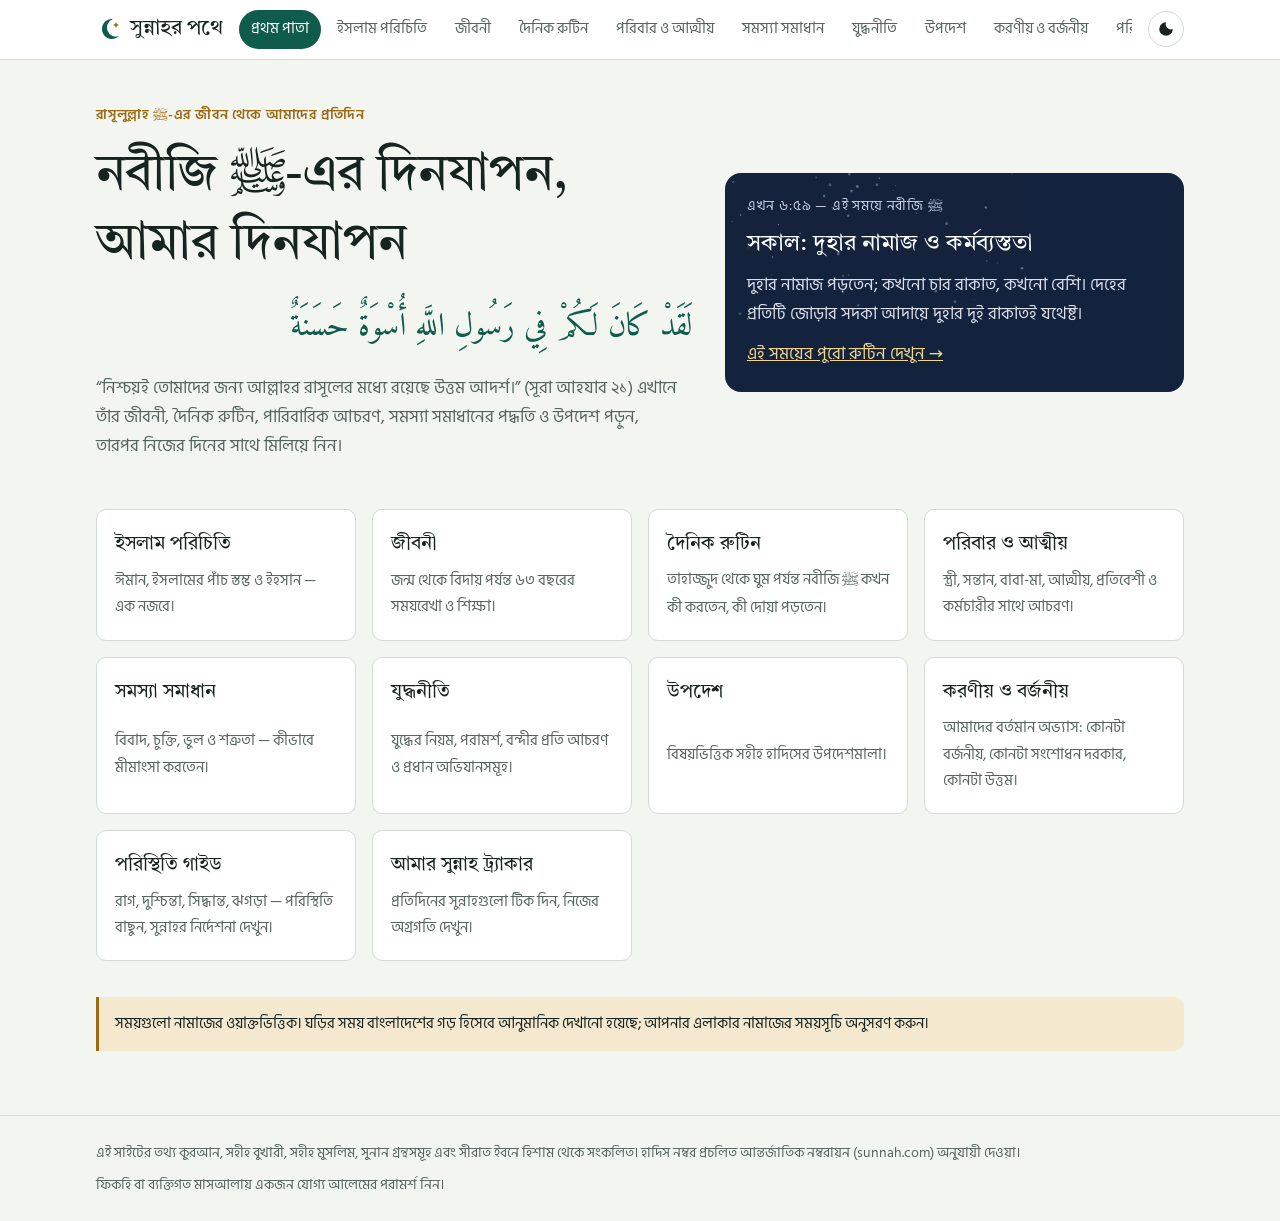
==== docs/index.html @ 16ea6f92 "GitHub Pages-এর জন্য docs/ ও README যোগ Co-Authored-By: Claude Opus 5.5 <noreply@anthropic.com> Clau" ====
<!doctype html>
<html lang="bn">
<head>
<meta charset="utf-8">
<meta name="viewport" content="width=device-width, initial-scale=1, viewport-fit=cover">
</head>
<body>
<title>সুন্নাহর পথে</title>
<meta name="claude:viewport-fit-sides" content="cover">
<link rel="preconnect" href="https://fonts.googleapis.com">
<link rel="preconnect" href="https://fonts.gstatic.com" crossorigin>
<link rel="stylesheet" href="https://fonts.googleapis.com/css2?family=Amiri:wght@400;700&family=Hind+Siliguri:wght@400;500;600;700&family=Tiro+Bangla&display=swap">
<style>
/* Layout: sticky header + hash-routed sections; a 24-hour "sky band" anchors the routine; cards only where an item is a distinct object */
:root{
  --bg:#f3f5f1; --surface:#ffffff; --sunk:#e7ece6; --fg:#16231f; --muted:#56655f; --line:#d3dbd4;
  --accent:#0f5c4d; --accent-soft:#d9ebe5; --gold:#9a6a14; --gold-soft:#f4e8cf;
  --lapis:#2a4f8a; --lapis-soft:#dfe7f4;
  --avoid:#a3322a; --avoid-soft:#f6dfdc; --improve:#9a6a14; --improve-soft:#f4e8cf; --good:#1d6b45; --good-soft:#dcefe3;
  --night:#14233d; --dawn:#5d6f9a; --day:#e8c873; --dusk:#c9805a;
  --display:"Tiro Bangla","Noto Serif Bengali",serif;
  --body:"Hind Siliguri","Noto Sans Bengali",system-ui,sans-serif;
  --arabic:"Amiri","Noto Naskh Arabic","Traditional Arabic",serif;
  --r:10px;
}
@media (prefers-color-scheme: dark){:root:not([data-theme="light"]){
  --bg:#0d1513; --surface:#15201d; --sunk:#1b2925; --fg:#e4ebe6; --muted:#9fb0a8; --line:#2b3b36;
  --accent:#5fc2a8; --accent-soft:#16352e; --gold:#ddb45f; --gold-soft:#3a2e14;
  --lapis:#8fb0ea; --lapis-soft:#1c2a44;
  --avoid:#f08a80; --avoid-soft:#3d1c19; --improve:#ddb45f; --improve-soft:#3a2e14; --good:#6fd39c; --good-soft:#173726;
  --night:#0a1428; --dawn:#3c4c78; --day:#b8994a; --dusk:#9a5e40; color-scheme:dark}}
:root[data-theme="dark"]{
  --bg:#0d1513; --surface:#15201d; --sunk:#1b2925; --fg:#e4ebe6; --muted:#9fb0a8; --line:#2b3b36;
  --accent:#5fc2a8; --accent-soft:#16352e; --gold:#ddb45f; --gold-soft:#3a2e14;
  --lapis:#8fb0ea; --lapis-soft:#1c2a44;
  --avoid:#f08a80; --avoid-soft:#3d1c19; --improve:#ddb45f; --improve-soft:#3a2e14; --good:#6fd39c; --good-soft:#173726;
  --night:#0a1428; --dawn:#3c4c78; --day:#b8994a; --dusk:#9a5e40; color-scheme:dark}

*{box-sizing:border-box}
body{background:var(--bg);color:var(--fg);font-family:var(--body);font-size:17px;line-height:1.75;margin:0}
body::before{content:"";position:fixed;inset:0 0 auto;height:env(safe-area-inset-top,0px);z-index:10;background:var(--surface)}
.wrap{max-width:1120px;margin:0 auto;padding-left:max(16px,env(safe-area-inset-left,0px));padding-right:max(16px,env(safe-area-inset-right,0px))}
h1,h2,h3{font-family:var(--display);font-weight:400;line-height:1.35;text-wrap:balance;margin:0}
h1{font-size:clamp(2rem,5vw,3.2rem)}
h2{font-size:clamp(1.6rem,3.4vw,2.2rem)}
h3{font-size:1.25rem}
p{margin:0}
a{color:var(--accent)}
button{font:inherit;color:inherit}
:focus-visible{outline:3px solid var(--gold);outline-offset:2px;border-radius:4px}
.saw{font-family:var(--arabic);font-weight:400}
.ar{font-family:var(--arabic);direction:rtl;font-size:1.55rem;line-height:2;color:var(--fg)}
.ref{font-size:.82rem;color:var(--muted);letter-spacing:.01em}
.ref::before{content:"সূত্র: "}
.eyebrow{font-size:.85rem;font-weight:600;letter-spacing:.06em;color:var(--gold)}
.lede{color:var(--muted);max-width:65ch;font-size:1.05rem}

/* header */
header{position:sticky;top:env(safe-area-inset-top,0px);z-index:9;background:var(--surface);border-bottom:1px solid var(--line)}
.hbar{display:flex;align-items:center;gap:16px;padding-block:10px}
.brand{font-family:var(--display);font-size:1.3rem;text-decoration:none;color:var(--fg);white-space:nowrap;display:flex;align-items:center;gap:8px}
.brand svg{flex:none}
nav{overflow-x:auto;scrollbar-width:none;flex:1;min-width:0}
nav::-webkit-scrollbar{display:none}
nav ul{display:flex;gap:4px;list-style:none;margin:0;padding:0}
nav a{display:block;padding:6px 12px;border-radius:999px;text-decoration:none;color:var(--muted);white-space:nowrap;font-size:.95rem}
nav a:hover{color:var(--fg);background:var(--sunk)}
nav a[aria-current="page"]{background:var(--accent);color:var(--surface)}
.theme-btn{border:1px solid var(--line);background:transparent;border-radius:999px;width:36px;height:36px;cursor:pointer;flex:none;display:grid;place-items:center}

main{padding-block:32px 64px}
section.view{display:grid;gap:36px}
.head{display:grid;gap:10px}

/* home */
.hero{display:grid;grid-template-columns:1.3fr 1fr;gap:32px;align-items:center;padding-block:12px}
.hero .ar{font-size:2rem;color:var(--accent)}
.hero-copy{display:grid;gap:14px;min-width:0}
.now{background:var(--night);color:#eef1f7;border-radius:16px;padding:22px;display:grid;gap:10px;position:relative;overflow:hidden}
.now .k{font-size:.85rem;letter-spacing:.06em;color:#c6cde0}
.now h3{color:#fff;font-size:1.45rem}
.now p{color:#d9deea}
.now a{color:#f1d58e}
.now .stars{position:absolute;inset:0;pointer-events:none;opacity:.5}
.grid{display:grid;gap:16px}
.g3{grid-template-columns:repeat(auto-fill,minmax(250px,1fr))}
.g2{grid-template-columns:repeat(auto-fill,minmax(320px,1fr))}
.tile{display:grid;gap:6px;padding:18px;border:1px solid var(--line);border-radius:var(--r);background:var(--surface);text-decoration:none;color:var(--fg);transition:border-color .2s,transform .2s}
.tile:hover{border-color:var(--accent);transform:translateY(-2px)}
.tile .n{font-family:var(--display);font-size:1.2rem}
.tile p{color:var(--muted);font-size:.95rem}
.notice{border-left:3px solid var(--gold);background:var(--gold-soft);padding:14px 16px;border-radius:0 var(--r) var(--r) 0;font-size:.95rem}

/* islam */
.pillars{display:grid;grid-template-columns:repeat(5,1fr);gap:0;border:1px solid var(--line);border-radius:var(--r);overflow:hidden;background:var(--surface)}
.pillar{padding:18px;border-right:1px solid var(--line);display:grid;gap:6px;align-content:start}
.pillar:last-child{border-right:0}
.pillar .num{font-family:var(--display);font-size:2rem;color:var(--gold);line-height:1}
.pillar p{font-size:.93rem;color:var(--muted)}
.triad{display:grid;grid-template-columns:repeat(3,1fr);gap:16px}
.triad > div{padding:18px;background:var(--accent-soft);border-radius:var(--r);display:grid;gap:6px;align-content:start}
.quotes{display:grid;gap:14px}
.quote{display:grid;gap:6px;padding:16px 0;border-bottom:1px solid var(--line)}

/* seerah */
.era-switch{display:flex;gap:8px;flex-wrap:wrap}
.chip{border:1px solid var(--line);background:var(--surface);padding:6px 14px;border-radius:999px;cursor:pointer;font-size:.95rem}
.chip[aria-pressed="true"]{background:var(--fg);color:var(--bg);border-color:var(--fg)}
.timeline{position:relative;display:grid;gap:0;padding-left:28px}
.timeline::before{content:"";position:absolute;left:8px;top:6px;bottom:6px;width:2px;background:var(--line)}
.ev{position:relative;display:grid;grid-template-columns:120px 1fr;gap:18px;padding-block:14px}
.ev::before{content:"";position:absolute;left:-25px;top:22px;width:12px;height:12px;border-radius:50%;background:var(--surface);border:2px solid var(--accent)}
.ev.madinah::before{border-color:var(--lapis)}
.ev.key::before{background:var(--gold);border-color:var(--gold)}
.ev .yr{font-variant-numeric:tabular-nums;color:var(--muted);font-size:.92rem;line-height:1.5;padding-top:4px}
.ev .yr b{display:block;color:var(--fg);font-size:1.05rem}
.ev .body{display:grid;gap:4px;min-width:0}
.lesson{font-size:.93rem;color:var(--accent)}
.lesson::before{content:"শিক্ষা: ";font-weight:600}

/* routine */
.sky{display:grid;gap:8px}
.band{position:relative;height:74px;border-radius:12px;overflow:hidden;background:linear-gradient(90deg,var(--night) 0%,var(--night) 14%,var(--dawn) 20%,var(--day) 32%,var(--day) 62%,var(--dusk) 73%,var(--night) 80%,var(--night) 100%)}
.seg{position:absolute;top:0;bottom:0;border:0;border-right:1px solid rgba(255,255,255,.35);background:rgba(0,0,0,0);cursor:pointer;padding:0;color:#fff;font-size:.78rem;display:flex;align-items:flex-end;justify-content:center;padding-bottom:6px;text-shadow:0 1px 3px rgba(0,0,0,.6);overflow:hidden;white-space:nowrap}
.seg:hover{background:rgba(255,255,255,.14)}
.seg[aria-pressed="true"]{background:rgba(255,255,255,.26);box-shadow:inset 0 -4px 0 #fff}
.nowline{position:absolute;top:0;bottom:0;width:2px;background:#fff;pointer-events:none}
.nowline::after{content:"এখন";position:absolute;top:4px;left:4px;font-size:.7rem;color:#fff;background:rgba(0,0,0,.45);padding:0 5px;border-radius:4px}
.ticks{display:flex;justify-content:space-between;font-size:.75rem;color:var(--muted);font-variant-numeric:tabular-nums}
.rgrid{display:grid;grid-template-columns:280px 1fr;gap:24px;align-items:start}
.rlist{display:grid;gap:2px;position:sticky;top:calc(env(safe-area-inset-top,0px) + 76px)}
.rlist button{display:grid;grid-template-columns:96px 1fr;gap:10px;text-align:left;padding:10px 12px;border:0;background:transparent;border-radius:8px;cursor:pointer}
.rlist button:hover{background:var(--sunk)}
.rlist button[aria-pressed="true"]{background:var(--accent-soft)}
.rlist .t{font-variant-numeric:tabular-nums;color:var(--muted);font-size:.85rem;padding-top:2px}
.rdetail{display:grid;gap:20px;min-width:0}
.steps{list-style:none;margin:0;padding:0;display:grid;gap:0;counter-reset:s}
.steps li{display:grid;grid-template-columns:36px 1fr;gap:12px;padding-block:12px;border-bottom:1px solid var(--line);counter-increment:s}
.steps li::before{content:counter(s,bengali);font-family:var(--display);width:30px;height:30px;border-radius:50%;background:var(--sunk);display:grid;place-items:center;font-size:.95rem}
.steps li > div{display:grid;gap:2px;min-width:0}
.dua{background:var(--surface);border:1px solid var(--line);border-radius:var(--r);padding:18px;display:grid;gap:8px}
.dua .tr{font-style:italic;color:var(--muted)}
.dua .lbl{font-size:.82rem;font-weight:600;letter-spacing:.05em;color:var(--gold)}
.today{background:var(--accent-soft);border-radius:var(--r);padding:16px 18px;display:grid;gap:6px}
.today b{color:var(--accent)}
.weekly{display:grid;grid-template-columns:repeat(auto-fill,minmax(220px,1fr));gap:12px}
.weekly > div{border-top:2px solid var(--lapis);padding-top:10px;display:grid;gap:4px}

/* do/dont */
.filters{display:flex;flex-wrap:wrap;gap:8px;align-items:center}
.search{flex:1 1 240px;min-width:0;padding:9px 14px;border:1px solid var(--line);border-radius:999px;background:var(--surface);color:var(--fg);font:inherit}
.legend{display:grid;grid-template-columns:repeat(3,1fr);gap:12px}
.legend > div{padding:14px;border-radius:var(--r);display:grid;gap:2px}
.lg-avoid{background:var(--avoid-soft)} .lg-improve{background:var(--improve-soft)} .lg-good{background:var(--good-soft)}
.legend b{font-size:1.05rem}
.lg-avoid b{color:var(--avoid)} .lg-improve b{color:var(--improve)} .lg-good b{color:var(--good)}
.pcards{display:grid;grid-template-columns:repeat(auto-fill,minmax(320px,1fr));gap:14px}
.pc{background:var(--surface);border:1px solid var(--line);border-radius:var(--r);padding:16px 18px;display:grid;gap:10px;align-content:start;border-top:4px solid var(--c)}
.pc.avoid{--c:var(--avoid)} .pc.improve{--c:var(--improve)} .pc.good{--c:var(--good)}
.pc .top{display:flex;justify-content:space-between;gap:8px;align-items:center;flex-wrap:wrap}
.pill{font-size:.78rem;font-weight:600;padding:2px 10px;border-radius:999px;background:var(--sunk);color:var(--muted)}
.pill.c{background:color-mix(in srgb,var(--c) 15%,transparent);color:var(--c)}
.pc dl{margin:0;display:grid;gap:8px}
.pc dt{font-size:.8rem;font-weight:600;letter-spacing:.04em;color:var(--muted)}
.pc dd{margin:0;font-size:.96rem}
.count{color:var(--muted);font-size:.9rem}

/* situations */
.sit-chips{display:flex;flex-wrap:wrap;gap:8px}
.sit-out{display:grid;grid-template-columns:1fr 1fr;gap:20px;align-items:start}
.sit-out > div{min-width:0}

/* family / problems / war */
.fam{display:grid;gap:28px}
.fam-row{display:grid;grid-template-columns:220px 1fr;gap:24px;padding-bottom:28px;border-bottom:1px solid var(--line)}
.fam-row h3{color:var(--accent)}
.fam-row ul{margin:0;padding-left:1.1em;display:grid;gap:10px}
.case{display:grid;grid-template-columns:repeat(3,1fr);gap:0;border:1px solid var(--line);border-radius:var(--r);overflow:hidden;background:var(--surface)}
.case > div{padding:16px;display:grid;gap:6px;align-content:start;border-right:1px solid var(--line)}
.case > div:last-child{border-right:0;background:var(--accent-soft)}
.case .k{font-size:.8rem;font-weight:600;letter-spacing:.05em;color:var(--gold)}
.cases{display:grid;gap:22px}
.cases h3{margin-bottom:8px}
.tbl{overflow-x:auto;border:1px solid var(--line);border-radius:var(--r);background:var(--surface)}
table{border-collapse:collapse;width:100%;min-width:720px;font-size:.95rem}
th,td{padding:10px 14px;text-align:left;border-bottom:1px solid var(--line);vertical-align:top}
th{font-weight:600;font-size:.85rem;color:var(--muted);background:var(--sunk)}
td.num{font-variant-numeric:tabular-nums;white-space:nowrap}
.rules{display:grid;grid-template-columns:repeat(auto-fill,minmax(260px,1fr));gap:12px;list-style:none;padding:0;margin:0}
.rules li{padding:14px 16px;border-left:3px solid var(--lapis);background:var(--lapis-soft);border-radius:0 var(--r) var(--r) 0;display:grid;gap:4px}

/* advice */
.adv{columns:3 300px;column-gap:16px}
.adv article{break-inside:avoid;margin-bottom:16px;background:var(--surface);border:1px solid var(--line);border-radius:var(--r);padding:18px;display:grid;gap:8px}
.adv .txt{font-family:var(--display);font-size:1.12rem;line-height:1.7}
.adv .row{display:flex;justify-content:space-between;align-items:center;gap:8px}
.copy{border:1px solid var(--line);background:transparent;border-radius:999px;padding:2px 12px;font-size:.82rem;cursor:pointer;color:var(--muted)}

/* tracker */
.trk{display:grid;grid-template-columns:300px 1fr;gap:28px;align-items:start}
.ring-box{display:grid;gap:16px;justify-items:center;padding:22px;background:var(--surface);border:1px solid var(--line);border-radius:var(--r);position:sticky;top:calc(env(safe-area-inset-top,0px) + 76px)}
.ring{position:relative;width:170px;height:170px}
.ring svg{transform:rotate(-90deg)}
.ring .v{position:absolute;inset:0;display:grid;place-items:center;text-align:center;font-family:var(--display);font-size:2.1rem;line-height:1.1}
.ring .v small{display:block;font-family:var(--body);font-size:.8rem;color:var(--muted)}
.week{display:flex;gap:6px;align-items:flex-end;height:70px}
.week div{width:24px;display:grid;gap:4px;justify-items:center;font-size:.7rem;color:var(--muted)}
.week span{display:block;width:100%;background:var(--accent);border-radius:4px 4px 0 0;min-height:3px}
.tgroup{display:grid;gap:4px}
.tgroup h3{font-size:1.05rem;color:var(--muted);margin-top:8px}
.titem{display:grid;grid-template-columns:28px 1fr;gap:10px;padding:10px 12px;border-radius:8px;cursor:pointer;align-items:start}
.titem:hover{background:var(--sunk)}
.titem input{width:20px;height:20px;margin-top:4px;accent-color:var(--accent)}
.titem.done .lbl{text-decoration:line-through;text-decoration-color:var(--muted);color:var(--muted)}
.titem .ref{display:block}
.reset{border:1px solid var(--line);background:transparent;border-radius:999px;padding:4px 14px;cursor:pointer;font-size:.88rem;color:var(--muted)}

footer{border-top:1px solid var(--line);padding-block:24px;color:var(--muted);font-size:.9rem}

@media (max-width:860px){
  .hero,.rgrid,.trk,.sit-out{grid-template-columns:1fr}
  .rlist,.ring-box{position:static}
  .rlist{grid-template-columns:repeat(auto-fill,minmax(160px,1fr))}
  .pillars{grid-template-columns:1fr 1fr}
  .pillar{border-bottom:1px solid var(--line)}
  .triad,.legend,.case{grid-template-columns:1fr}
  .case > div{border-right:0;border-bottom:1px solid var(--line)}
  .fam-row{grid-template-columns:1fr;gap:10px}
  .ev{grid-template-columns:1fr;gap:2px}
  .seg{font-size:0}
}
@media (prefers-reduced-motion:reduce){*{transition:none!important;animation:none!important}}
</style>

<header>
  <div class="wrap hbar">
    <a class="brand" href="#home" aria-label="সুন্নাহর পথে — প্রথম পাতা">
      <svg width="26" height="26" viewBox="0 0 26 26" aria-hidden="true"><path d="M17 3a10 10 0 1 0 6 17A8 8 0 1 1 17 3z" fill="var(--accent)"/><path d="M20 6l.9 2.1 2.1.9-2.1.9L20 12l-.9-2.1-2.1-.9 2.1-.9z" fill="var(--gold)"/></svg>
      সুন্নাহর পথে
    </a>
    <nav aria-label="প্রধান মেনু"><ul id="nav"></ul></nav>
    <button class="theme-btn" id="themeBtn" aria-label="আলো/অন্ধকার থিম বদলান">
      <svg width="18" height="18" viewBox="0 0 24 24" aria-hidden="true"><path d="M12 3a9 9 0 1 0 9 9 7 7 0 0 1-9-9z" fill="currentColor"/></svg>
    </button>
  </div>
</header>

<main class="wrap" id="app"></main>

<footer>
  <div class="wrap" style="display:grid;gap:6px">
    <p>এই সাইটের তথ্য কুরআন, সহীহ বুখারী, সহীহ মুসলিম, সুনান গ্রন্থসমূহ এবং সীরাত ইবনে হিশাম থেকে সংকলিত। হাদিস নম্বর প্রচলিত আন্তর্জাতিক নম্বরায়ন (sunnah.com) অনুযায়ী দেওয়া।</p>
    <p>ফিকহি বা ব্যক্তিগত মাসআলায় একজন যোগ্য আলেমের পরামর্শ নিন।</p>
  </div>
</footer>

<script>
const bnD = "০১২৩৪৫৬৭৮৯";
const bn = s => String(s).replace(/\d/g, d => bnD[d]);
const esc = s => String(s).replace(/[&<>"]/g, c => ({"&":"&amp;","<":"&lt;",">":"&gt;",'"':"&quot;"}[c]));
const $ = (s, el=document) => el.querySelector(s);
const store = {
  get(k, d){ try{ const v = localStorage.getItem(k); return v ? JSON.parse(v) : d }catch(e){ return d } },
  set(k, v){ try{ localStorage.setItem(k, JSON.stringify(v)) }catch(e){} }
};

/* ---------------- DATA ---------------- */
const VIEWS = [
  ["home","প্রথম পাতা"],["islam","ইসলাম পরিচিতি"],["seerah","জীবনী"],["routine","দৈনিক রুটিন"],
  ["family","পরিবার ও আত্মীয়"],["problems","সমস্যা সমাধান"],["war","যুদ্ধনীতি"],["advice","উপদেশ"],
  ["practice","করণীয় ও বর্জনীয়"],["guide","পরিস্থিতি গাইড"],["tracker","আমার সুন্নাহ ট্র্যাকার"]
];
const DESC = {
  islam:"ঈমান, ইসলামের পাঁচ স্তম্ভ ও ইহসান — এক নজরে।",
  seerah:"জন্ম থেকে বিদায় পর্যন্ত ৬৩ বছরের সময়রেখা ও শিক্ষা।",
  routine:"তাহাজ্জুদ থেকে ঘুম পর্যন্ত নবীজি ﷺ কখন কী করতেন, কী দোয়া পড়তেন।",
  family:"স্ত্রী, সন্তান, বাবা-মা, আত্মীয়, প্রতিবেশী ও কর্মচারীর সাথে আচরণ।",
  problems:"বিবাদ, চুক্তি, ভুল ও শত্রুতা — কীভাবে মীমাংসা করতেন।",
  war:"যুদ্ধের নিয়ম, পরামর্শ, বন্দীর প্রতি আচরণ ও প্রধান অভিযানসমূহ।",
  advice:"বিষয়ভিত্তিক সহীহ হাদিসের উপদেশমালা।",
  practice:"আমাদের বর্তমান অভ্যাস: কোনটা বর্জনীয়, কোনটা সংশোধন দরকার, কোনটা উত্তম।",
  guide:"রাগ, দুশ্চিন্তা, সিদ্ধান্ত, ঝগড়া — পরিস্থিতি বাছুন, সুন্নাহর নির্দেশনা দেখুন।",
  tracker:"প্রতিদিনের সুন্নাহগুলো টিক দিন, নিজের অগ্রগতি দেখুন।"
};

const ROUTINE = [
  {id:"tahajjud", s:3.5, e:4.75, short:"তাহাজ্জুদ", title:"শেষ রাত: জাগরণ ও তাহাজ্জুদ", time:"রাতের শেষ তৃতীয়াংশ",
   intro:"নবীজি ﷺ রাতের প্রথম ভাগে ঘুমাতেন এবং শেষ ভাগে উঠে নামাজে দাঁড়াতেন। দীর্ঘ সময় দাঁড়িয়ে থাকায় তাঁর পা ফুলে যেত। কেউ জিজ্ঞেস করলে বলতেন, “আমি কি কৃতজ্ঞ বান্দা হব না?”",
   introRef:"বুখারী 4837, মুসলিম 2820",
   steps:[
     ["ঘুম থেকে উঠে হাত দিয়ে মুখমণ্ডল মুছতেন এবং জাগরণের দোয়া পড়তেন।","বুখারী 6312, 183"],
     ["আসমানের দিকে তাকিয়ে সূরা আলে ইমরানের শেষ দশ আয়াত (১৯০–২০০) তিলাওয়াত করতেন।","বুখারী 183"],
     ["মিসওয়াক দিয়ে দাঁত পরিষ্কার করতেন।","বুখারী 245, মুসলিম 255"],
     ["উত্তমরূপে অজু করতেন।","বুখারী 183"],
     ["সাধারণত বিতরসহ ১১ রাকাত নামাজ পড়তেন, দীর্ঘ কিরাআত ও সিজদাসহ।","বুখারী 1147"],
     ["আয়েশা (রা.)-কে বিতরের জন্য জাগিয়ে দিতেন।","বুখারী 512, মুসলিম 744"],
     ["সাহরির সময় ইস্তিগফার করতেন; এটি দোয়া কবুলের সময়, আল্লাহ বলেন: “কে আমাকে ডাকবে, আমি সাড়া দেব?”","বুখারী 1145"]
   ],
   dua:{ar:"الْحَمْدُ لِلَّهِ الَّذِي أَحْيَانَا بَعْدَ مَا أَمَاتَنَا وَإِلَيْهِ النُّشُورُ", tr:"আলহামদু লিল্লাহিল্লাযী আহইয়ানা বা‘দা মা আমাতানা ওয়া ইলাইহিন নুশূর", mean:"সমস্ত প্রশংসা আল্লাহর, যিনি আমাদের মৃত্যুর (ঘুমের) পর জীবিত করলেন, আর তাঁর কাছেই প্রত্যাবর্তন।", ref:"বুখারী 6312", lbl:"ঘুম থেকে উঠার দোয়া"},
   today:"ফজরের ২০ মিনিট আগে অ্যালার্ম দিন। শুরুতে মাত্র ২ রাকাত নামাজ, তারপর কিছুক্ষণ দোয়া। অল্প হলেও নিয়মিত হোক।"},
  {id:"fajr", s:4.75, e:5.5, short:"ফজর", title:"ফজর: সুন্নাত ও জামাআত", time:"সুবহে সাদিক থেকে",
   intro:"ফজরের আগের দুই রাকাত সুন্নাতকে তিনি দুনিয়া ও তার সবকিছুর চেয়ে উত্তম বলেছেন এবং কখনো ছাড়তেন না।",
   introRef:"মুসলিম 725, বুখারী 1169",
   steps:[
     ["ঘরে ফজরের দুই রাকাত সুন্নাত সংক্ষেপে পড়তেন।","বুখারী 1171"],
     ["সুন্নাতের পর কিছুক্ষণ ডান কাতে শুয়ে বিশ্রাম নিতেন, তারপর মসজিদে যেতেন।","বুখারী 1160"],
     ["মসজিদে প্রবেশের দোয়া পড়ে ডান পা দিয়ে প্রবেশ করতেন।","মুসলিম 713"],
     ["জামাআতে ফজরের ইমামতি করতেন; ফজরে কিরাআত দীর্ঘ করতেন।","মুসলিম 458"]
   ],
   dua:{ar:"اللَّهُمَّ افْتَحْ لِي أَبْوَابَ رَحْمَتِكَ", tr:"আল্লাহুম্মাফ তাহ লী আবওয়াবা রাহমাতিক", mean:"হে আল্লাহ, আমার জন্য আপনার রহমতের দরজাগুলো খুলে দিন।", ref:"মুসলিম 713", lbl:"মসজিদে প্রবেশের দোয়া"},
   today:"ফজরের সুন্নাত দুই রাকাত কখনো বাদ দেবেন না। পুরুষরা জামাআতে, নারীরা ঘরে প্রথম ওয়াক্তে পড়ার চেষ্টা করুন।"},
  {id:"ishraq", s:5.5, e:6.5, short:"জিকির", title:"সূর্যোদয় পর্যন্ত: জিকির ও সাহাবীদের সাথে বসা", time:"ফজরের পর থেকে সূর্য ভালোভাবে উঠা পর্যন্ত",
   intro:"ফজরের পর তিনি নিজের জায়গায় বসে থাকতেন যতক্ষণ না সূর্য ভালোভাবে উঠত। সাহাবীরা জাহেলী যুগের কথা বলে হাসতেন, আর তিনি মুচকি হাসতেন।",
   introRef:"মুসলিম 670",
   steps:[
     ["সকালের জিকির ও দোয়া পড়তেন।","মুসলিম 2723, আবু দাউদ 5068"],
     ["সাহাবীদের দিকে মুখ করে বসতেন, কেউ স্বপ্ন দেখলে জিজ্ঞেস করতেন।","বুখারী 1386"],
     ["দিনে সত্তর বারের বেশি ইস্তিগফার ও তওবা করতেন।","বুখারী 6307"],
     ["উম্মতের জন্য সকালে বরকতের দোয়া করেছেন: “হে আল্লাহ, আমার উম্মতের সকালে বরকত দিন।”","আবু দাউদ 2606, তিরমিযী 1212"]
   ],
   dua:{ar:"أَصْبَحْنَا وَأَصْبَحَ الْمُلْكُ لِلَّهِ، وَالْحَمْدُ لِلَّهِ، لَا إِلَٰهَ إِلَّا اللَّهُ وَحْدَهُ لَا شَرِيكَ لَهُ", tr:"আসবাহনা ওয়া আসবাহাল মুলকু লিল্লাহ, ওয়াল হামদু লিল্লাহ, লা ইলাহা ইল্লাল্লাহু ওয়াহদাহু লা শারীকা লাহ", mean:"আমরা সকালে উপনীত হলাম এবং রাজত্বও আল্লাহর জন্য সকালে উপনীত হলো। সব প্রশংসা আল্লাহর। আল্লাহ ছাড়া কোনো ইলাহ নেই, তিনি এক, তাঁর কোনো শরীক নেই।", ref:"মুসলিম 2723", lbl:"সকালের জিকির"},
   today:"ফজরের পর ফোন হাতে নেওয়ার আগে ১০ মিনিট সকালের জিকির ও কুরআন তিলাওয়াত করুন। সকালের এই সময়ে কঠিন কাজগুলো শুরু করুন, এতে বরকত আছে।"},
  {id:"duha", s:6.5, e:11.75, short:"দুহা ও কাজ", title:"সকাল: দুহার নামাজ ও কর্মব্যস্ততা", time:"সূর্য উপরে উঠার পর থেকে দুপুরের আগ পর্যন্ত",
   intro:"দিনের এই অংশে তিনি মানুষের সাথে দেখা করতেন, শিক্ষা দিতেন, বিচার করতেন, প্রতিনিধিদল গ্রহণ করতেন, অসুস্থদের দেখতে যেতেন এবং ঘরের কাজে সাহায্য করতেন।",
   introRef:"বুখারী 676",
   steps:[
     ["দুহার নামাজ পড়তেন; কখনো চার রাকাত, কখনো বেশি। দেহের প্রতিটি জোড়ার সদকা আদায়ে দুহার দুই রাকাতই যথেষ্ট।","মুসলিম 719, 720"],
     ["মসজিদে সাহাবীদের শিক্ষা দিতেন, প্রশ্নের উত্তর দিতেন।","বুখারী 59"],
     ["অসুস্থদের দেখতে যেতেন, জানাযায় শরীক হতেন।","বুখারী 1240, মুসলিম 2162"],
     ["বাজারে যেতেন এবং ব্যবসায়ীদের সততা তদারকি করতেন; শস্যের নিচে ভেজা অংশ লুকানো দেখে বললেন, “যে প্রতারণা করে সে আমার দলভুক্ত নয়।”","মুসলিম 102"],
     ["ঘরে থাকলে পরিবারের কাজে সাহায্য করতেন: কাপড় সেলাই, জুতা মেরামত, ছাগলের দুধ দোহন।","বুখারী 676, আহমাদ 24903"],
     ["ঘর থেকে বের হওয়ার দোয়া পড়তেন।","আবু দাউদ 5095"]
   ],
   dua:{ar:"بِسْمِ اللَّهِ، تَوَكَّلْتُ عَلَى اللَّهِ، وَلَا حَوْلَ وَلَا قُوَّةَ إِلَّا بِاللَّهِ", tr:"বিসমিল্লাহি তাওয়াক্কালতু ‘আলাল্লাহ, ওয়া লা হাওলা ওয়া লা কুওয়াতা ইল্লা বিল্লাহ", mean:"আল্লাহর নামে (বের হলাম), আল্লাহর উপর ভরসা করলাম। আল্লাহ ছাড়া কোনো শক্তি ও সামর্থ্য নেই।", ref:"আবু দাউদ 5095, তিরমিযী 3426", lbl:"ঘর থেকে বের হওয়ার দোয়া"},
   today:"অফিস বা কাজে যাওয়ার আগে ২ রাকাত দুহা পড়ুন। কাজে সততা রাখুন, মাপে কম দেবেন না। সপ্তাহে অন্তত একজন অসুস্থ বা একাকী মানুষের খোঁজ নিন।"},
  {id:"dhuhr", s:11.75, e:15.5, short:"যোহর", title:"দুপুর: খাবার, কায়লুলা ও যোহর", time:"মধ্যাহ্ন থেকে আসরের আগ পর্যন্ত",
   intro:"দুপুরে সামান্য বিশ্রাম (কায়লুলা) সুন্নাত। জুমার দিন সাহাবীরা জুমার নামাজের পরে দুপুরের খাবার ও বিশ্রাম নিতেন।",
   introRef:"বুখারী 939",
   steps:[
     ["সাদামাটা খাবার খেতেন; কখনো খাবারের দোষ ধরতেন না। পছন্দ হলে খেতেন, না হলে রেখে দিতেন।","বুখারী 5409"],
     ["“বিসমিল্লাহ” বলে ডান হাতে নিজের সামনে থেকে খেতেন।","বুখারী 5376"],
     ["পেটের এক-তৃতীয়াংশ খাবার, এক-তৃতীয়াংশ পানি, এক-তৃতীয়াংশ খালি রাখতে বলেছেন।","তিরমিযী 2380"],
     ["দুপুরে অল্প সময় বিশ্রাম নিতেন (কায়লুলা)।","বুখারী 939, 6281"],
     ["যোহরের আগে চার রাকাত ও পরে দুই রাকাত সুন্নাত নিয়মিত পড়তেন।","বুখারী 1182, মুসলিম 730"]
   ],
   dua:{ar:"الْحَمْدُ لِلَّهِ الَّذِي أَطْعَمَنِي هَٰذَا وَرَزَقَنِيهِ مِنْ غَيْرِ حَوْلٍ مِنِّي وَلَا قُوَّةٍ", tr:"আলহামদু লিল্লাহিল্লাযী আত‘আমানী হাযা ওয়া রাযাকানীহি মিন গাইরি হাওলিম মিন্নী ওয়া লা কুওয়াহ", mean:"সমস্ত প্রশংসা আল্লাহর, যিনি আমার কোনো শক্তি ও সামর্থ্য ছাড়াই আমাকে এটি খাওয়ালেন ও রিজিক দিলেন।", ref:"আবু দাউদ 4023, তিরমিযী 3458", lbl:"খাওয়ার পরের দোয়া"},
   today:"খাওয়ার শুরুতে বিসমিল্লাহ, শেষে আলহামদুলিল্লাহ। ভুলে গেলে বলুন “বিসমিল্লাহি আওয়ালাহু ওয়া আখিরাহু” (আবু দাউদ ৩৭৬৭)। সম্ভব হলে দুপুরে ১৫–২০ মিনিট বিশ্রাম নিন।"},
  {id:"asr", s:15.5, e:17.5, short:"আসর", title:"বিকেল: আসর ও পরিবারের সাথে সময়", time:"আসর থেকে মাগরিবের আগ পর্যন্ত",
   intro:"আসরের নামাজ শেষে তিনি স্ত্রীদের প্রত্যেকের ঘরে যেতেন, খোঁজখবর নিতেন ও কাছে বসতেন।",
   introRef:"বুখারী 5216",
   steps:[
     ["আসরের নামাজ গুরুত্বের সাথে আদায় করতেন; আসর ছুটে যাওয়াকে পরিবার-সম্পদ হারানোর মতো ক্ষতি বলেছেন।","বুখারী 552"],
     ["আসরের পর একে একে প্রত্যেক স্ত্রীর ঘরে গিয়ে খোঁজ নিতেন।","বুখারী 5216"],
     ["শিশুদের সাথে খেলতেন, সালাম দিতেন, স্নেহ করতেন।","বুখারী 6247, 5997"],
     ["সন্ধ্যার জিকির পড়তেন।","মুসলিম 2723"]
   ],
   dua:{ar:"أَمْسَيْنَا وَأَمْسَى الْمُلْكُ لِلَّهِ، وَالْحَمْدُ لِلَّهِ", tr:"আমসাইনা ওয়া আমসাল মুলকু লিল্লাহ, ওয়াল হামদু লিল্লাহ", mean:"আমরা সন্ধ্যায় উপনীত হলাম এবং রাজত্বও আল্লাহর জন্য সন্ধ্যায় উপনীত হলো। সব প্রশংসা আল্লাহর।", ref:"মুসলিম 2723", lbl:"সন্ধ্যার জিকির"},
   today:"কাজ থেকে ফিরে ফোন সরিয়ে পরিবারের প্রত্যেকের সাথে কয়েক মিনিট আলাদা করে কথা বলুন। বাচ্চাদের সাথে খেলুন।"},
  {id:"maghrib", s:17.5, e:19, short:"মাগরিব", title:"সন্ধ্যা: মাগরিব ও রাতের খাবার", time:"সূর্যাস্তের পরপরই",
   intro:"মাগরিবের নামাজ তিনি সূর্য ডোবার পর দেরি না করে আদায় করতেন। সন্ধ্যায় শিশুদের ঘরে রাখতে বলেছেন।",
   introRef:"বুখারী 561, 3280",
   steps:[
     ["সূর্যাস্তের পরপরই মাগরিব আদায় করতেন।","বুখারী 561"],
     ["মাগরিবের পর দুই রাকাত সুন্নাত ঘরে পড়তেন।","বুখারী 1180"],
     ["সন্ধ্যা নামলে শিশুদের বাইরে না রাখতে, দরজা বন্ধ করার সময় বিসমিল্লাহ বলতে বলেছেন।","বুখারী 3280"],
     ["পরিবারের সাথে একসাথে খাবার খেতেন; একসাথে খেলে বরকত হয়।","আবু দাউদ 3764"]
   ],
   dua:null,
   today:"মাগরিবের পর টিভি বা ফোনের আগে পরিবার নিয়ে ১০ মিনিট কুরআন বা হাদিস পড়ুন। রাতের খাবার একসাথে খান।"},
  {id:"isha", s:19, e:21.5, short:"ইশা", title:"রাত: ইশা ও পরিবারের সাথে গল্প", time:"ইশার ওয়াক্ত",
   intro:"ইশার আগে ঘুমানো এবং ইশার পর অনর্থক গল্প করা তিনি অপছন্দ করতেন। তবে পরিবারের সাথে কথা বলা ও উপকারী আলোচনা করতেন।",
   introRef:"বুখারী 568",
   steps:[
     ["ইশার নামাজ জামাআতে পড়তেন, কখনো একটু দেরিতে।","বুখারী 571"],
     ["ইশার পর দুই রাকাত সুন্নাত ও বিতর পড়তেন (রাতে না উঠার আশঙ্কা থাকলে ঘুমের আগেই বিতর)।","মুসলিম 755"],
     ["ঘরে আয়েশা (রা.)-এর এগারোজন নারীর দীর্ঘ গল্প (উম্মে যারআর হাদিস) মনোযোগ দিয়ে শুনেছিলেন, তারপর বলেছেন, “আমি তোমার কাছে আবু যারআর মতো।”","বুখারী 5189"],
     ["একবার আয়েশা (রা.)-এর সাথে দৌড় প্রতিযোগিতা করেছেন।","আবু দাউদ 2578"],
     ["আয়েশা (রা.) যে জায়গায় মুখ রেখে পান করতেন, তিনিও পাত্রের সেই জায়গায় মুখ রেখে পান করতেন।","মুসলিম 300"]
   ],
   dua:null,
   today:"স্ত্রী/স্বামীর কথা মনোযোগ দিয়ে শুনুন, বাধা না দিয়ে। ইশার পর অপ্রয়োজনীয় স্ক্রলিং বন্ধ করে তাড়াতাড়ি ঘুমান, যাতে ফজরে উঠা সহজ হয়।"},
  {id:"sleep", s:21.5, e:27.5, short:"ঘুম", title:"ঘুমানোর আগে: সুন্নাত আমল", time:"ইশার পর থেকে শেষ রাত পর্যন্ত",
   intro:"নবীজি ﷺ প্রতিরাতে ঘুমানোর আগে কিছু আমল কখনো ছাড়তেন না। তাঁর বিছানা ছিল চামড়ার, ভেতরে খেজুরের আঁশ।",
   introRef:"বুখারী 6456",
   steps:[
     ["ঘুমের আগে অজু করতেন এবং অজু করে ঘুমাতে বলেছেন।","বুখারী 247"],
     ["বিছানা কাপড়ের প্রান্ত দিয়ে তিনবার ঝেড়ে নিতেন।","বুখারী 6320"],
     ["দুই হাত একত্র করে সূরা ইখলাস, ফালাক ও নাস পড়ে ফুঁ দিয়ে সারা শরীরে তিনবার মাসেহ করতেন।","বুখারী 5017"],
     ["আয়াতুল কুরসি পড়ার কথা বলেছেন: সকাল পর্যন্ত আল্লাহর পক্ষ থেকে রক্ষক থাকে।","বুখারী 2311"],
     ["সূরা আস-সাজদা ও সূরা মুলক না পড়ে ঘুমাতেন না।","তিরমিযী 2892"],
     ["ফাতিমা ও আলী (রা.)-কে শিখিয়েছেন: সুবহানাল্লাহ ৩৩, আলহামদুলিল্লাহ ৩৩, আল্লাহু আকবার ৩৪ বার।","বুখারী 3705"],
     ["ডান কাতে শুয়ে ডান হাত গালের নিচে রাখতেন এবং ঘুমের দোয়া পড়তেন।","বুখারী 6314, 6324"]
   ],
   dua:{ar:"بِاسْمِكَ اللَّهُمَّ أَمُوتُ وَأَحْيَا", tr:"বিসমিকা আল্লাহুম্মা আমূতু ওয়া আহইয়া", mean:"হে আল্লাহ, আপনার নামেই আমি মৃত্যুবরণ করি (ঘুমাই) এবং জীবিত হই (জাগি)।", ref:"বুখারী 6324", lbl:"ঘুমানোর দোয়া"},
   today:"রাতের এই ৫ মিনিটের রুটিন নিয়মিত করুন: অজু → তিন কুল পড়ে ফুঁ → আয়াতুল কুরসি → তাসবিহ → ডান কাতে শুয়ে দোয়া।"}
];
const WEEKLY = [
  ["সোমবার ও বৃহস্পতিবার রোজা","এই দুই দিন আমল আল্লাহর কাছে পেশ করা হয়, তাই রোজা রাখতেন। সোমবার তাঁর জন্মদিন।","তিরমিযী 747, মুসলিম 1162"],
  ["আইয়ামে বীজ","প্রতি চান্দ্রমাসের ১৩, ১৪, ১৫ তারিখ রোজা রাখতে উৎসাহ দিয়েছেন।","নাসাঈ 2420, তিরমিযী 761"],
  ["জুমার দিন","গোসল, পরিষ্কার পোশাক, সুগন্ধি, আগে আগে মসজিদে যাওয়া, সূরা কাহফ ও বেশি বেশি দরুদ।","বুখারী 883, আবু দাউদ 1047"],
  ["মাসে অন্তত একবার কুরআন খতম","আবদুল্লাহ ইবনে আমর (রা.)-কে মাসে এক খতম করতে বলেছিলেন।","বুখারী 5054"]
];

const SEERAH = [
  {era:"makkah", y:"৫৭০ খ্রি.", a:"জন্ম", key:1, t:"হাতির বছরে মক্কায় জন্ম", d:"রবিউল আউয়াল মাসে, সোমবার। জন্মের আগেই পিতা আবদুল্লাহ ইন্তেকাল করেন। দুধমাতা হালিমা সাদিয়ার কাছে বনু সা‘দে শৈশব কাটে।", l:"অভাব ও এতিমত্ব মানুষকে ছোট করে না; আল্লাহ যাকে চান তাকে বড় করেন।", r:"মুসলিম 1162, সূরা আদ-দুহা ৬"},
  {era:"makkah", y:"৫৭৬ খ্রি.", a:"৬ বছর", t:"মা আমিনার ইন্তেকাল", d:"মদিনা থেকে ফেরার পথে আবওয়া নামক স্থানে মা মারা যান। দাদা আবদুল মুত্তালিব দায়িত্ব নেন, দুই বছর পর তিনিও মারা গেলে চাচা আবু তালিব লালনপালন করেন।", l:"এতিমের প্রতি দয়া। তিনি বলেছেন, এতিমের অভিভাবক জান্নাতে আমার এত কাছে থাকবে (দুই আঙুলের মতো)।", r:"বুখারী 5304, সীরাত ইবনে হিশাম"},
  {era:"makkah", y:"প্রায় ৫৯০ খ্রি.", a:"প্রায় ২০ বছর", t:"হিলফুল ফুযুল", d:"মজলুমের অধিকার আদায়ে মক্কার নেতাদের সাথে অঙ্গীকারে অংশ নেন। নবুয়তের পরেও বলেছেন, এমন চুক্তিতে ডাকলে আজও সাড়া দেব।", l:"ন্যায়ের পক্ষে জোট বাঁধা ধর্মের অংশ, জাতি-ধর্ম নির্বিশেষে।", r:"সীরাত ইবনে হিশাম, বায়হাকী"},
  {era:"makkah", y:"৫৯৫ খ্রি.", a:"২৫ বছর", key:1, t:"খাদিজা (রা.)-র সাথে বিবাহ", d:"খাদিজার ব্যবসা নিয়ে সিরিয়া যান; তাঁর সততায় মুগ্ধ হয়ে খাদিজা বিয়ের প্রস্তাব দেন। ‘আল-আমিন’ (বিশ্বস্ত) নামে পরিচিত ছিলেন।", l:"সততা ও আমানতদারিই সবচেয়ে বড় পুঁজি।", r:"সীরাত ইবনে হিশাম"},
  {era:"makkah", y:"৬০৫ খ্রি.", a:"৩৫ বছর", t:"হাজরে আসওয়াদ স্থাপন বিরোধ মীমাংসা", d:"কাবা পুনর্নির্মাণের সময় গোত্রগুলো যুদ্ধের দ্বারপ্রান্তে। তিনি চাদর বিছিয়ে পাথর রাখলেন, প্রতি গোত্রের নেতাকে চাদর ধরতে দিলেন, তারপর নিজ হাতে স্থাপন করলেন।", l:"সবাইকে মর্যাদা দিয়ে সমাধান করা যায়; কাউকে বাদ দিয়ে নয়।", r:"সীরাত ইবনে হিশাম, আহমাদ 15504"},
  {era:"makkah", y:"৬১০ খ্রি.", a:"৪০ বছর", key:1, t:"হেরা গুহায় প্রথম ওহি", d:"জিবরাঈল (আ.) এসে বললেন, “ইকরা” (পড়ুন)। ভীত অবস্থায় ঘরে ফিরলে খাদিজা (রা.) সান্ত্বনা দিলেন: “আল্লাহ আপনাকে কখনো লাঞ্ছিত করবেন না; আপনি আত্মীয়তা রক্ষা করেন, দুর্বলের বোঝা বহন করেন, অতিথির সেবা করেন।”", l:"ইসলামের প্রথম শব্দ ‘পড়ো’। আর ভালো চরিত্রই নবুয়তের আগে তাঁর পরিচয় ছিল।", r:"বুখারী 3, সূরা আলাক ১–৫"},
  {era:"makkah", y:"৬১৩ খ্রি.", a:"৪৩ বছর", t:"প্রকাশ্য দাওয়াত", d:"সাফা পাহাড়ে উঠে কুরাইশদের ডাকলেন। আত্মীয়-স্বজন থেকে শুরু করলেন। তারপর শুরু হয় তীব্র বিরোধিতা ও নির্যাতন; বিলাল, সুমাইয়া, আম্মার (রা.) প্রমুখের উপর অত্যাচার চলে।", l:"সত্য বলার শুরু নিকটজনদের কাছ থেকে, প্রজ্ঞা ও উত্তম ভাষায়।", r:"বুখারী 4770, সূরা শুআরা ২১৪"},
  {era:"makkah", y:"৬১৫ খ্রি.", a:"৪৫ বছর", t:"আবিসিনিয়ায় হিজরত", d:"নির্যাতিত মুসলিমদের ন্যায়পরায়ণ খ্রিস্টান রাজা নাজ্জাশীর দেশে পাঠালেন। জাফর (রা.)-এর বক্তব্য শুনে নাজ্জাশী তাঁদের আশ্রয় দেন।", l:"নিপীড়ন থেকে বাঁচতে নিরাপদ স্থানে যাওয়া এবং ন্যায়পরায়ণ অমুসলিমের সহযোগিতা নেওয়া বৈধ।", r:"আহমাদ 1740"},
  {era:"makkah", y:"৬১৬–৬১৯ খ্রি.", a:"", t:"শি‘বে আবু তালিবে বয়কট", d:"কুরাইশরা বনু হাশিমকে তিন বছর সামাজিক ও অর্থনৈতিকভাবে অবরুদ্ধ করে। ক্ষুধায় গাছের পাতা খেয়ে দিন কাটাতে হয়।", l:"ধৈর্য ও পারিবারিক ঐক্য দিয়ে কঠিন সময় পার করা যায়।", r:"সীরাত ইবনে হিশাম"},
  {era:"makkah", y:"৬১৯ খ্রি.", a:"৪৯ বছর", key:1, t:"শোকের বছর ও তায়েফ সফর", d:"অল্প ব্যবধানে খাদিজা (রা.) ও চাচা আবু তালিব ইন্তেকাল করেন। তায়েফে দাওয়াত দিতে গেলে তাঁকে পাথর মেরে রক্তাক্ত করা হয়। পাহাড়ের ফেরেশতা শাস্তি দিতে চাইলে তিনি বললেন, “না, আশা করি তাদের বংশধরদের মধ্যে আল্লাহর ইবাদতকারী জন্মাবে।”", l:"প্রতিশোধ নয়, ক্ষমা ও ভবিষ্যতের আশা।", r:"বুখারী 3231"},
  {era:"makkah", y:"প্রায় ৬২০–৬২১ খ্রি.", a:"", t:"ইসরা ও মিরাজ", d:"এক রাতে মসজিদুল হারাম থেকে মসজিদুল আকসা, সেখান থেকে ঊর্ধ্বাকাশে গমন। পাঁচ ওয়াক্ত নামাজ ফরজ হয়।", l:"নামাজ আল্লাহর পক্ষ থেকে সরাসরি উপহার; কঠিন সময়ের পরই আসে সম্মান।", r:"বুখারী 349, সূরা ইসরা ১"},
  {era:"makkah", y:"৬২১–৬২২ খ্রি.", a:"", t:"আকাবার শপথ", d:"মদিনার আওস ও খাযরাজ গোত্রের লোকেরা ইসলাম গ্রহণ করে তাঁকে আশ্রয় ও সহযোগিতার অঙ্গীকার করে।", l:"পরিবর্তনের জন্য প্রস্তুত মানুষ খোঁজা ও তাঁদের সাথে স্পষ্ট চুক্তি করা।", r:"বুখারী 3892"},
  {era:"madinah", y:"৬২২ খ্রি.", a:"১ হিজরি", key:1, t:"মদিনায় হিজরত", d:"আবু বকর (রা.)-কে সাথে নিয়ে গোপনে মক্কা ত্যাগ, তিন দিন সাওর গুহায় অবস্থান। মদিনায় পৌঁছে মসজিদে নববী নির্মাণ, মুহাজির ও আনসারদের মধ্যে ভ্রাতৃত্ব (মুআখাত) এবং মদিনা সনদ প্রণয়ন।", l:"তাওয়াক্কুল মানে পরিকল্পনা ছেড়ে দেওয়া নয়; পূর্ণ প্রস্তুতি নিয়ে আল্লাহর উপর ভরসা।", r:"বুখারী 3905, সূরা তাওবা ৪০"},
  {era:"madinah", y:"৬২৪ খ্রি.", a:"২ হিজরি", key:1, t:"বদর যুদ্ধ", d:"প্রায় ৩১৩ জন মুসলিম প্রায় ১০০০ জনের কুরাইশ বাহিনীর বিপক্ষে বিজয়ী হন। এ বছর রমজানের রোজা ফরজ হয় এবং কিবলা কাবার দিকে পরিবর্তিত হয়।", l:"সংখ্যা নয়, ঈমান, ঐক্য ও আল্লাহর সাহায্যই আসল শক্তি।", r:"সূরা আনফাল ৯–১২, মুসলিম 1763"},
  {era:"madinah", y:"৬২৫ খ্রি.", a:"৩ হিজরি", t:"উহুদ যুদ্ধ", d:"পরামর্শসভায় অধিকাংশের মত মেনে শহরের বাইরে যুদ্ধ করেন। তীরন্দাজরা নির্দেশ অমান্য করে পাহাড় ছাড়ায় বিপর্যয় ঘটে; নবীজি ﷺ নিজেও আহত হন।", l:"আনুগত্য ও শৃঙ্খলা ভাঙলে বিজয়ও পরাজয়ে পরিণত হয়। পরাজয়ের পরও পরামর্শ ছাড়েননি।", r:"বুখারী 3039, সূরা আলে ইমরান ১৫২–১৫৯"},
  {era:"madinah", y:"৬২৭ খ্রি.", a:"৫ হিজরি", t:"খন্দক (আহযাব) যুদ্ধ", d:"প্রায় ১০,০০০ সৈন্যের সম্মিলিত বাহিনীর বিপক্ষে সালমান ফারসী (রা.)-র পরামর্শে পরিখা খনন। নবীজি ﷺ নিজে মাটি বহন করেছেন, ক্ষুধায় পেটে পাথর বেঁধেছেন।", l:"নেতা কর্মীদের সাথে কাজ করেন; ভালো পরামর্শ যে কারো কাছ থেকে নেওয়া যায়।", r:"বুখারী 4101, 4106"},
  {era:"madinah", y:"৬২৮ খ্রি.", a:"৬ হিজরি", key:1, t:"হুদায়বিয়ার সন্ধি", d:"উমরার জন্য গেলে বাধা পেয়ে আপাতদৃষ্টিতে অসম শর্তে দশ বছরের শান্তিচুক্তি করেন। কুরআন একে ‘স্পষ্ট বিজয়’ বলেছে। শান্তির সময়ে ইসলাম দ্রুত ছড়িয়ে পড়ে।", l:"দীর্ঘমেয়াদি লক্ষ্যের জন্য তাৎক্ষণিক ছাড় দেওয়া প্রজ্ঞা।", r:"বুখারী 2731, সূরা ফাতহ ১"},
  {era:"madinah", y:"৬২৮–৬২৯ খ্রি.", a:"৭ হিজরি", t:"খায়বার ও রাজাদের কাছে চিঠি", d:"রোম সম্রাট হিরাক্লিয়াস, পারস্যের কিসরা, মিসরের মুকাওকিসসহ বিভিন্ন শাসকের কাছে দাওয়াতি চিঠি পাঠান।", l:"দাওয়াত সম্মানজনক ভাষায় ও প্রজ্ঞার সাথে।", r:"বুখারী 7, মুসলিম 1774"},
  {era:"madinah", y:"৬৩০ খ্রি.", a:"৮ হিজরি", key:1, t:"মক্কা বিজয়", d:"প্রায় ১০,০০০ সাহাবী নিয়ে প্রায় রক্তপাতহীনভাবে মক্কায় প্রবেশ। যারা বছরের পর বছর নির্যাতন করেছিল, তাদের সাধারণ ক্ষমা ঘোষণা করেন। কাবা থেকে মূর্তি অপসারণ করেন।", l:"শক্তি হাতে পেয়েও ক্ষমা করাই নবীর চরিত্র।", r:"বুখারী 4287, সীরাত ইবনে হিশাম"},
  {era:"madinah", y:"৬৩০ খ্রি.", a:"৯ হিজরি", t:"তাবুক অভিযান", d:"প্রচণ্ড গরম ও অভাবের মধ্যে প্রায় ৩০,০০০ সৈন্য নিয়ে রোমান সীমান্তে যাত্রা। উসমান (রা.) বিপুল দান করেন। এই বছরকে ‘প্রতিনিধিদলের বছর’ বলা হয়।", l:"কঠিন সময়ে ত্যাগই ঈমানের পরীক্ষা।", r:"বুখারী 4418, সূরা তাওবা"},
  {era:"madinah", y:"৬৩২ খ্রি.", a:"১০ হিজরি", key:1, t:"বিদায় হজ ও ভাষণ", d:"আরাফার ভাষণে ঘোষণা: মানুষের জান, মাল ও সম্মান পবিত্র; সুদ বাতিল; নারীদের ব্যাপারে আল্লাহকে ভয় করো; অনারবের উপর আরবের, সাদার উপর কালোর কোনো শ্রেষ্ঠত্ব নেই, তাকওয়া ছাড়া।", l:"মানবাধিকার ও সমতার চিরন্তন ঘোষণা।", r:"মুসলিম 1218, আহমাদ 23489"},
  {era:"madinah", y:"৬৩২ খ্রি.", a:"১১ হিজরি, ৬৩ বছর", key:1, t:"ইন্তেকাল", d:"আয়েশা (রা.)-র ঘরে, তাঁর কোলে মাথা রেখে ইন্তেকাল করেন। শেষ উপদেশ ছিল: “নামাজ, নামাজ, আর তোমাদের অধীনস্থদের ব্যাপারে (আল্লাহকে ভয় করো)।” রেখে যাননি কোনো দিনার-দিরহাম।", l:"জীবনের শেষ কথাও ছিল নামাজ ও দুর্বলের অধিকার।", r:"বুখারী 4449, আবু দাউদ 5156, বুখারী 2739"}
];

const FAMILY = [
  {who:"স্ত্রীদের সাথে", pts:[
    ["“তোমাদের মধ্যে সর্বোত্তম সে, যে তার পরিবারের কাছে উত্তম; আর আমি আমার পরিবারের কাছে তোমাদের মধ্যে সর্বোত্তম।”","তিরমিযী 3895"],
    ["ঘরে পরিবারের কাজে সহযোগিতা করতেন; নামাজের সময় হলে নামাজে যেতেন।","বুখারী 676"],
    ["স্ত্রীর মুখে খাবার তুলে দেওয়াও সদকা হিসেবে গণ্য বলেছেন।","বুখারী 56"],
    ["আয়েশা (রা.) কখন রাগ করে আছেন আর কখন খুশি, তা তিনি তাঁর কথার ধরন থেকে বুঝতেন এবং সস্নেহে বলতেন।","বুখারী 5228"],
    ["নারীদের প্রতি সদাচরণের উপদেশ দিয়েছেন: “নারীদের সাথে উত্তম আচরণ করো।”","বুখারী 5186, মুসলিম 1468"],
    ["কোনো মুমিন পুরুষ যেন মুমিন নারীকে ঘৃণা না করে; তার একটি অভ্যাস অপছন্দ হলে অন্যটি পছন্দ হবে।","মুসলিম 1469"],
    ["তিনি কখনো কোনো স্ত্রী বা খাদেমকে হাত দিয়ে আঘাত করেননি।","মুসলিম 2328"],
    ["খাদিজা (রা.)-র মৃত্যুর পরও তাঁর বান্ধবীদের কাছে উপহার পাঠাতেন।","বুখারী 3818"]]},
  {who:"সন্তান ও শিশুদের সাথে", pts:[
    ["হাসানকে চুমু খেতে দেখে আকরা ইবনে হাবিস বললেন, আমার দশ সন্তান, কাউকে চুমু দিইনি। তিনি বললেন, “যে দয়া করে না, তাকে দয়া করা হয় না।”","বুখারী 5997"],
    ["ফাতিমা (রা.) এলে দাঁড়িয়ে স্বাগত জানাতেন, চুমু দিতেন, নিজের জায়গায় বসাতেন।","আবু দাউদ 5217"],
    ["সিজদায় থাকা অবস্থায় নাতি পিঠে উঠলে সিজদা দীর্ঘ করেছেন, যাতে সে নিজে নেমে যায়।","নাসাঈ 1141"],
    ["শিশুদের পাশ দিয়ে গেলে সালাম দিতেন।","বুখারী 6247"],
    ["ছোট্ট আবু উমাইরের পাখি মারা গেলে তাকে সান্ত্বনা দিতে কৌতুক করে কথা বলতেন।","বুখারী 6129"]]},
  {who:"বাবা-মায়ের ব্যাপারে",pts:[
    ["সবচেয়ে উত্তম আচরণের হকদার কে? তিনবার বললেন, “তোমার মা”, তারপর “তোমার বাবা”।","বুখারী 5971, মুসলিম 2548"],
    ["জিহাদে যেতে চাওয়া এক যুবককে ফিরিয়ে দিয়ে বললেন, “তোমার বাবা-মা জীবিত? তাঁদের সেবাতেই তোমার জিহাদ।”","বুখারী 3004"],
    ["অমুসলিম মায়ের সাথেও সম্পর্ক রাখতে আসমা (রা.)-কে অনুমতি দিয়েছেন।","বুখারী 2620"],
    ["দুধমা হালিমার আগমনে নিজের চাদর বিছিয়ে দিয়েছেন।","আবু দাউদ 5144"]]},
  {who:"আত্মীয়স্বজনের সাথে",pts:[
    ["“যে চায় তার রিজিক বাড়ুক ও আয়ু দীর্ঘ হোক, সে যেন আত্মীয়তার সম্পর্ক রক্ষা করে।”","বুখারী 5986, মুসলিম 2557"],
    ["“প্রতিদান দেওয়া ব্যক্তি সম্পর্ক রক্ষাকারী নয়; বরং সে-ই রক্ষাকারী, যার সাথে সম্পর্ক ছিন্ন করা হলে সে তা জোড়া লাগায়।”","বুখারী 5991"],
    ["“আত্মীয়তার সম্পর্ক ছিন্নকারী জান্নাতে প্রবেশ করবে না।”","বুখারী 5984, মুসলিম 2556"],
    ["চাচা আবু তালিব আজীবন ইসলাম গ্রহণ না করলেও তাঁর প্রতি কৃতজ্ঞ ছিলেন, শেষ মুহূর্ত পর্যন্ত দাওয়াত দিয়েছেন।","বুখারী 3884"],
    ["আত্মীয়কে দান করলে দ্বিগুণ সওয়াব: দান ও আত্মীয়তা রক্ষা।","তিরমিযী 658, নাসাঈ 2582"]]},
  {who:"প্রতিবেশী, কর্মচারী ও সাধারণ মানুষ",pts:[
    ["জিবরাঈল প্রতিবেশীর ব্যাপারে এত বেশি উপদেশ দিতেন যে মনে হলো প্রতিবেশীকে উত্তরাধিকারী বানানো হবে।","বুখারী 6014"],
    ["আনাস (রা.) দশ বছর খেদমত করেছেন; কখনো বলেননি “উফ”, বা “কেন এটা করলে?”","বুখারী 6038"],
    ["অধীনস্থরা তোমাদের ভাই; নিজে যা খাও তাদের তা খাওয়াও, যা পরো তা পরাও, সাধ্যের বাইরে কাজ চাপিও না।","বুখারী 30"],
    ["শ্রমিকের ঘাম শুকানোর আগে তার মজুরি দিয়ে দাও।","ইবনে মাজাহ 2443"],
    ["ইহুদি কিশোর খাদেম অসুস্থ হলে তাকে দেখতে গিয়েছেন।","বুখারী 1356"]]}
];

const CASES = [
  {t:"কাবায় হাজরে আসওয়াদ স্থাপন", s:"চার-পাঁচটি গোত্র পাথর স্থাপনের সম্মান নিয়ে রক্তপাতের শপথ নিচ্ছিল।", a:"একটি চাদরে পাথর রেখে প্রতিটি গোত্রের প্রতিনিধিকে চাদরের প্রান্ত ধরতে দিলেন। সবাই মিলে তুললেন, তিনি নিজ হাতে বসালেন।", p:"সমাধান এমনভাবে খুঁজুন যাতে প্রত্যেক পক্ষ সম্মানিত বোধ করে।", r:"সীরাত ইবনে হিশাম, আহমাদ 15504"},
  {t:"মসজিদে বেদুইনের প্রস্রাব", s:"এক বেদুইন মসজিদে প্রস্রাব করতে শুরু করলে সাহাবীরা তেড়ে গেলেন।", a:"বললেন, তাকে থামিয়ো না, শেষ করতে দাও। পরে এক বালতি পানি ঢেলে দিতে বললেন এবং লোকটিকে নরমভাবে মসজিদের আদব বুঝিয়ে দিলেন।", p:"“তোমাদের পাঠানো হয়েছে সহজ করার জন্য, কঠিন করার জন্য নয়।” অজ্ঞ মানুষের ভুলের জবাব কোমলতা দিয়ে।", r:"বুখারী 220, মুসলিম 285"},
  {t:"এক যুবক ব্যভিচারের অনুমতি চাইল", s:"এক যুবক এসে সরাসরি জিনার অনুমতি চাইল। লোকেরা তাকে ধমকাতে লাগল।", a:"তাকে কাছে ডেকে জিজ্ঞেস করলেন: তুমি কি তোমার মা, বোন, মেয়ের জন্য এটা পছন্দ করবে? সে বলল, না। তিনি বললেন, মানুষও পছন্দ করে না। তারপর বুকে হাত রেখে তার জন্য দোয়া করলেন।", p:"প্রশ্ন করে, যুক্তি দিয়ে ও দোয়া দিয়ে মানুষের মন পরিবর্তন। লজ্জা দেওয়া নয়।", r:"আহমাদ 22211"},
  {t:"হুদায়বিয়ার অসম চুক্তি", s:"শর্তগুলো আপাতদৃষ্টিতে মুসলিমদের জন্য অপমানজনক মনে হচ্ছিল; উমর (রা.)সহ অনেকে মনঃক্ষুণ্ন।", a:"চুক্তিতে ‘রাসূলুল্লাহ’ শব্দ মুছে দিতেও রাজি হলেন। সাহাবীরা কুরবানি করতে দ্বিধা করলে উম্মে সালামা (রা.)-র পরামর্শে নিজে আগে কুরবানি করলেন; সবাই অনুসরণ করল।", p:"শান্তির জন্য ছাড় দেওয়া; স্ত্রীর পরামর্শ গ্রহণ; কথা নয়, নিজে করে দেখানো।", r:"বুখারী 2731, 2732"},
  {t:"মদিনায় বহুধর্মীয় সমাজ", s:"আওস-খাযরাজের পুরনো শত্রুতা, মুহাজিরদের নিঃস্ব অবস্থা, ইহুদি গোত্রদের সাথে সহাবস্থান।", a:"মুহাজির ও আনসারদের মধ্যে ভ্রাতৃত্ব স্থাপন করলেন। লিখিত সনদে সব গোত্রের অধিকার, নিরাপত্তা ও দায়িত্ব নির্ধারণ করলেন।", p:"লিখিত, স্পষ্ট নিয়ম এবং পারস্পরিক দায়িত্ব সমাজে শান্তি আনে।", r:"বুখারী 3780, সীরাত ইবনে হিশাম"},
  {t:"মক্কা বিজয়ের দিন পুরনো শত্রুরা", s:"যারা ২১ বছর ধরে নির্যাতন, হত্যা ও বহিষ্কার করেছে, তারা এখন তাঁর হাতের মুঠোয়।", a:"সাধারণ ক্ষমা ঘোষণা করলেন। আবু সুফিয়ানের ঘরে আশ্রয় নেওয়াকেও নিরাপদ ঘোষণা করে শত্রুপক্ষের নেতাকে সম্মান দিলেন।", p:"শক্তির শিখরে ক্ষমা করা; শত্রুকে বন্ধুতে পরিণত করা।", r:"মুসলিম 1780"},
  {t:"রাগী বেদুইনের চাদর টান", s:"এক বেদুইন এত জোরে চাদর টানল যে তাঁর গলায় দাগ পড়ে গেল, আর রূঢ়ভাবে সম্পদ চাইল।", a:"তিনি তার দিকে তাকিয়ে হাসলেন, তারপর তাকে কিছু দিতে নির্দেশ দিলেন।", p:"ব্যক্তিগত অপমানের প্রতিশোধ নিতেন না; সহনশীলতা দিয়ে উত্তর দিতেন।", r:"বুখারী 3149, মুসলিম 1057"}
];

const BATTLES = [
  ["বদর","২ হি. / ৬২৪","প্রায় ৩১৩","প্রায় ১০০০","বিজয়","বন্দীদের সাথে সদাচরণ; শিক্ষিত বন্দীর মুক্তিপণ ছিল মদিনার ১০ শিশুকে লেখাপড়া শেখানো।"],
  ["উহুদ","৩ হি. / ৬২৫","প্রায় ৭০০","প্রায় ৩০০০","ক্ষতিগ্রস্ত","নির্দেশ অমান্যের পরিণতি; পরামর্শের গুরুত্ব।"],
  ["খন্দক","৫ হি. / ৬২৭","প্রায় ৩০০০","প্রায় ১০,০০০","শত্রু পিছু হটে","নতুন কৌশল গ্রহণ; নেতার নিজ হাতে শ্রম।"],
  ["খায়বার","৭ হি. / ৬২৮","প্রায় ১৬০০","দুর্গবাসী","বিজয়","চুক্তি করে চাষাবাদ বাসিন্দাদের হাতেই রাখা হয়।"],
  ["মক্কা বিজয়","৮ হি. / ৬৩০","প্রায় ১০,০০০","প্রায় প্রতিরোধহীন","বিজয়","সাধারণ ক্ষমা; প্রায় রক্তপাতহীন।"],
  ["হুনাইন","৮ হি. / ৬৩০","প্রায় ১২,০০০","হাওয়াযিন ও সাকিফ","বিজয়","সংখ্যার অহংকারে প্রথমে বিপর্যয় (সূরা তাওবা ২৫)।"],
  ["তাবুক","৯ হি. / ৬৩০","প্রায় ৩০,০০০","যুদ্ধ হয়নি","শক্তি প্রদর্শন","কষ্টের সময়ে ত্যাগ; সীমান্তে শান্তিচুক্তি।"]
];
const WAR_RULES = [
  ["নারী ও শিশু হত্যা নিষিদ্ধ","এক যুদ্ধে এক নারীকে নিহত দেখে তিনি নারী ও শিশু হত্যা নিষেধ করলেন।","বুখারী 3015, মুসলিম 1744"],
  ["বিশ্বাসঘাতকতা ও লাশ বিকৃতি নিষিদ্ধ","“গনিমতের মাল আত্মসাৎ করো না, বিশ্বাসঘাতকতা করো না, লাশ বিকৃত করো না, শিশু হত্যা করো না।”","মুসলিম 1731"],
  ["আগে শান্তির আহ্বান","সেনাপতিকে নির্দেশ: আগে ইসলাম, না হলে চুক্তি; যুদ্ধ শেষ পথ।","মুসলিম 1731"],
  ["শত্রুর মুখোমুখি হওয়ার কামনা নয়","“শত্রুর সাথে সাক্ষাৎ কামনা করো না, আল্লাহর কাছে নিরাপত্তা চাও।”","বুখারী 2966"],
  ["চুক্তি রক্ষা","হুদায়বিয়ার পর আবু জান্দাল (রা.)-কে চুক্তির কারণে ফিরিয়ে দিতে হয়েছিল; প্রতিশ্রুতি ভাঙেননি।","বুখারী 2731"],
  ["বন্দীর প্রতি সদাচরণ","কুরআন বন্দীকে খাবার খাওয়ানোকে নেককারদের গুণ বলেছে।","সূরা ইনসান ৮"],
  ["সীমালঙ্ঘন নিষেধ","“যারা তোমাদের সাথে লড়ে, আল্লাহর পথে তাদের সাথে লড়ো, কিন্তু সীমালঙ্ঘন করো না।”","সূরা বাকারা ১৯০"],
  ["পরামর্শভিত্তিক সিদ্ধান্ত","বদরে অবস্থান বদলেছেন হুবাবের পরামর্শে, উহুদে অধিকাংশের মতে, খন্দকে সালমানের পরামর্শে।","সূরা আলে ইমরান ১৫৯, সীরাত ইবনে হিশাম"]
];

const ADVICE = [
  ["নিয়ত","সমস্ত কাজ নিয়তের উপর নির্ভরশীল, আর প্রত্যেকে তা-ই পাবে যা সে নিয়ত করেছে।","বুখারী 1"],
  ["চরিত্র","আমি প্রেরিত হয়েছি উত্তম চরিত্রের পূর্ণতা দানের জন্য।","আহমাদ 8952, আদাবুল মুফরাদ 273"],
  ["চরিত্র","কিয়ামতের দিন মুমিনের পাল্লায় উত্তম চরিত্রের চেয়ে ভারী কিছু হবে না।","তিরমিযী 2002"],
  ["রাগ","প্রকৃত শক্তিশালী সে নয় যে কুস্তিতে হারায়; বরং সে, যে রাগের সময় নিজেকে নিয়ন্ত্রণ করে।","বুখারী 6114, মুসলিম 2609"],
  ["রাগ","এক ব্যক্তি উপদেশ চাইলে তিনি বারবার বললেন: “রাগ করো না।”","বুখারী 6116"],
  ["জবান","যে আল্লাহ ও আখিরাতে বিশ্বাস রাখে, সে যেন ভালো কথা বলে অথবা চুপ থাকে।","বুখারী 6018, মুসলিম 47"],
  ["জবান","গীবত হলো তোমার ভাইয়ের এমন কথা বলা যা সে অপছন্দ করে; যদি তা সত্যও হয়।","মুসলিম 2589"],
  ["জবান","ধ্বংস তার জন্য, যে মানুষকে হাসানোর জন্য মিথ্যা বলে।","আবু দাউদ 4990, তিরমিযী 2315"],
  ["ভ্রাতৃত্ব","তোমাদের কেউ ততক্ষণ মুমিন হবে না, যতক্ষণ না সে নিজের জন্য যা পছন্দ করে ভাইয়ের জন্যও তা পছন্দ করে।","বুখারী 13, মুসলিম 45"],
  ["ভ্রাতৃত্ব","তোমার ভাইয়ের দিকে হাসিমুখে তাকানোও সদকা।","তিরমিযী 1956"],
  ["ভ্রাতৃত্ব","দ্বীন হলো কল্যাণকামনা (নসিহত)।","মুসলিম 55"],
  ["আমল","আল্লাহর কাছে সবচেয়ে প্রিয় আমল সেটি, যা নিয়মিত করা হয়, যদিও তা অল্প হয়।","বুখারী 6464, মুসলিম 783"],
  ["আমল","সহজ করো, কঠিন করো না; সুসংবাদ দাও, বিতৃষ্ণা সৃষ্টি করো না।","বুখারী 69"],
  ["অন্তর","আল্লাহ তোমাদের চেহারা ও সম্পদের দিকে তাকান না; বরং তোমাদের অন্তর ও আমলের দিকে তাকান।","মুসলিম 2564"],
  ["অন্তর","যা তোমাকে সন্দেহে ফেলে তা ছেড়ে দাও, যা সন্দেহে ফেলে না তা গ্রহণ করো।","তিরমিযী 2518, নাসাঈ 5711"],
  ["অন্তর","অনর্থক বিষয় ছেড়ে দেওয়া মানুষের ইসলামের সৌন্দর্যের অংশ।","তিরমিযী 2317"],
  ["উপার্জন","নিজ হাতে উপার্জিত খাবারের চেয়ে উত্তম খাবার কেউ কখনো খায়নি।","বুখারী 2072"],
  ["উপার্জন","যে প্রতারণা করে সে আমার দলভুক্ত নয়।","মুসলিম 102"],
  ["শক্তি","শক্তিশালী মুমিন দুর্বল মুমিনের চেয়ে উত্তম ও আল্লাহর কাছে প্রিয়; যা উপকারী তার জন্য চেষ্টা করো, আল্লাহর সাহায্য চাও, অক্ষম হয়ো না।","মুসলিম 2664"],
  ["সময়","পাঁচটি অবস্থার আগে পাঁচটিকে গনিমত মনে করো: বার্ধক্যের আগে যৌবন, অসুস্থতার আগে সুস্থতা, দারিদ্র্যের আগে সচ্ছলতা, ব্যস্ততার আগে অবসর, মৃত্যুর আগে জীবন।","হাকিম 7846"],
  ["সময়","দুটি নিয়ামতের ব্যাপারে অধিকাংশ মানুষ প্রতারিত: সুস্থতা ও অবসর।","বুখারী 6412"],
  ["দয়া","দয়াশীলদের উপর পরম দয়ালু আল্লাহ দয়া করেন; পৃথিবীবাসীর উপর দয়া করো, আসমানের অধিপতি তোমাদের উপর দয়া করবেন।","তিরমিযী 1924, আবু দাউদ 4941"],
  ["দয়া","কোনো মুসলিম গাছ লাগালে বা ফসল বুনলে তা থেকে পাখি, মানুষ বা পশু যা খায়, তা তার জন্য সদকা।","বুখারী 2320"],
  ["দোয়া","তাঁর সবচেয়ে বেশি পড়া দোয়া: “রাব্বানা আতিনা ফিদ্দুনইয়া হাসানাহ, ওয়া ফিল আখিরাতি হাসানাহ, ওয়া কিনা আযাবান নার।”","বুখারী 6389"]
];

const PRACTICE = [
  {c:"avoid",a:"বিশ্বাস",t:"কবর/মাজারে গিয়ে মৃত ব্যক্তির কাছে সন্তান, রোগমুক্তি বা রিজিক চাওয়া",now:"অনেকে মাজারে মানত করেন, সিজদা করেন বা মৃত পীরের কাছে সাহায্য চান।",sun:"চাওয়া একমাত্র আল্লাহর কাছে। কবর জিয়ারত সুন্নাত, তবে উদ্দেশ্য মৃতের জন্য দোয়া ও আখিরাত স্মরণ। “যখন চাইবে, আল্লাহর কাছে চাইবে।”",r:"তিরমিযী 2516, সূরা জিন ১৮, মুসলিম 976"},
  {c:"avoid",a:"বিশ্বাস",t:"গণক, জ্যোতিষী, রাশিফল ও হাত দেখায় বিশ্বাস",now:"পত্রিকার রাশিফল পড়া, ভাগ্য জানতে টিয়া পাখি বা জ্যোতিষীর কাছে যাওয়া।",sun:"যে গণকের কাছে গিয়ে কিছু জিজ্ঞেস করে, চল্লিশ রাত তার নামাজ কবুল হয় না। ভবিষ্যৎ শুধু আল্লাহ জানেন।",r:"মুসলিম 2230, সূরা নামল ৬৫"},
  {c:"avoid",a:"বিশ্বাস",t:"কুসংস্কার: অশুভ লক্ষণ মানা",now:"কাক ডাকলে বিপদ, যাত্রায় হাঁচি দিলে অমঙ্গল, নির্দিষ্ট দিন বা সংখ্যাকে অশুভ ভাবা।",sun:"“অশুভ লক্ষণ বলে কিছু নেই।” তিনি ভালো কথাকে শুভ মনে করতেন। ভরসা আল্লাহর উপর।",r:"বুখারী 5757, 5754"},
  {c:"avoid",a:"অর্থ",t:"সুদ (রিবা) — লোন, এফডিআর ও কিস্তির সুদ",now:"সুদভিত্তিক ঋণ নেওয়া-দেওয়া, সুদের হিসাব লেখা ও সাক্ষী হওয়াকে স্বাভাবিক ধরা হয়।",sun:"আল্লাহ ব্যবসা হালাল ও সুদ হারাম করেছেন। সুদদাতা, গ্রহীতা, লেখক ও সাক্ষী সবাইকে অভিশাপ দেওয়া হয়েছে। বিকল্প হিসেবে ইসলামী অর্থব্যবস্থা ও করযে হাসানা খুঁজুন।",r:"সূরা বাকারা ২৭৫, মুসলিম 1598"},
  {c:"avoid",a:"অর্থ",t:"ঘুষ দেওয়া ও নেওয়া",now:"“কাজ দ্রুত করাতে” ঘুষ দেওয়া বা উপহারের নামে ঘুষ নেওয়া।",sun:"ঘুষদাতা ও ঘুষগ্রহীতা উভয়ের উপর আল্লাহর লানত। সরকারি দায়িত্বে পাওয়া উপহারও তিনি ফেরত দিতে বলেছেন।",r:"আবু দাউদ 3580, তিরমিযী 1337, বুখারী 7174"},
  {c:"avoid",a:"অর্থ",t:"পণ্যে ভেজাল, মাপে কম ও দোষ গোপন",now:"ফরমালিন, ভেজাল মিশানো, ওজনে কম দেওয়া, পুরনো পণ্যকে নতুন বলে বিক্রি।",sun:"“যে প্রতারণা করে সে আমার দলভুক্ত নয়।” মাপে কমকারীদের জন্য ধ্বংস।",r:"মুসলিম 102, সূরা মুতাফফিফীন ১–৩"},
  {c:"avoid",a:"পরিবার",t:"বোন ও মেয়েদের উত্তরাধিকার থেকে বঞ্চিত করা",now:"“বোনদের ভাগ চাইতে নেই” — এই সামাজিক চাপে নারীরা পৈতৃক সম্পত্তি পান না।",sun:"কুরআন নিজে নারীর অংশ নির্ধারণ করেছে। এটি আল্লাহর সীমা; ভাগ না দেওয়া অন্যের সম্পদ আত্মসাৎ।",r:"সূরা নিসা ৭, ১১–১৪"},
  {c:"avoid",a:"বিয়ে",t:"যৌতুক দাবি করা",now:"বরপক্ষ নগদ টাকা, ফার্নিচার, মোটরসাইকেল দাবি করে; না দিলে নির্যাতন।",sun:"ইসলামে বর কনেকে মোহর দেয়, কনে বরকে নয়। অন্যায়ভাবে কারো সম্পদ খাওয়া হারাম।",r:"সূরা নিসা ৪, ২৯"},
  {c:"avoid",a:"পরিবার",t:"বাবা-মায়ের সাথে রূঢ় আচরণ বা বৃদ্ধাশ্রমে ফেলে রাখা",now:"ব্যস্ততার অজুহাতে খোঁজ না নেওয়া, বিরক্তি প্রকাশ, আর্থিক দায়িত্ব এড়ানো।",sun:"তাঁদের “উফ” পর্যন্ত বলো না, ধমক দিও না, সম্মানের সাথে কথা বলো। তাঁদের বার্ধক্য পেয়েও যে জান্নাত অর্জন করতে পারল না, সে লাঞ্ছিত।",r:"সূরা ইসরা ২৩–২৪, মুসলিম 2551"},
  {c:"avoid",a:"সমাজ",t:"গীবত, চোগলখোরি ও গুজব ছড়ানো",now:"আড্ডায় অনুপস্থিত মানুষের সমালোচনা; যাচাই ছাড়া খবর শেয়ার।",sun:"গীবত মৃত ভাইয়ের গোশত খাওয়ার মতো। যা শোনে তা-ই বলে বেড়ানো মিথ্যাবাদী হওয়ার জন্য যথেষ্ট।",r:"সূরা হুজুরাত ৬, ১২, মুসলিম 5 (মুকাদ্দিমা)"},
  {c:"avoid",a:"সমাজ",t:"ওয়াদা ভঙ্গ ও সময় না রাখা",now:"“আসছি” বলে ঘণ্টাখানেক দেরি, ধার নিয়ে সময়মতো ফেরত না দেওয়া।",sun:"মুনাফিকের তিন চিহ্ন: কথা বললে মিথ্যা বলে, ওয়াদা করলে ভঙ্গ করে, আমানত রাখলে খেয়ানত করে।",r:"বুখারী 33"},
  {c:"avoid",a:"বিয়ে",t:"বিয়েতে অপচয় ও লোকদেখানো আয়োজন",now:"ঋণ করে জাঁকজমক, বিশাল খরচের গায়ে হলুদ ও একাধিক অনুষ্ঠান, খাবার নষ্ট।",sun:"অপচয়কারীরা শয়তানের ভাই। সবচেয়ে বরকতময় বিয়ে যার খরচ সবচেয়ে কম। ওয়ালিমা সুন্নাত, সামর্থ্য অনুযায়ী।",r:"সূরা ইসরা ২৭, আহমাদ 24529, বুখারী 5167"},
  {c:"avoid",a:"ডিজিটাল",t:"অনলাইনে লোকদেখানো ইবাদত ও দান (রিয়া)",now:"দানের ছবি তুলে গ্রহীতার মুখসহ পোস্ট দেওয়া, নামাজ-উমরার সেলফি দিয়ে প্রশংসা খোঁজা।",sun:"রিয়াকে ‘ছোট শিরক’ বলা হয়েছে। যে গোপনে এমনভাবে দান করে যে বাম হাত জানে না ডান হাত কী দিল, সে আরশের ছায়া পাবে।",r:"আহমাদ 23630, বুখারী 1423"},
  {c:"improve",a:"ইবাদত",t:"তাড়াহুড়ো করে নামাজ পড়া",now:"আমরা নামাজ পড়ি, কিন্তু রুকু-সিজদায় স্থির না হয়ে দ্রুত শেষ করি।",sun:"এক ব্যক্তিকে তিনি তিনবার বললেন, “ফিরে যাও, আবার পড়ো, তুমি নামাজ পড়োনি।” তারপর শেখালেন: প্রতিটি রুকন ধীরে, স্থিরভাবে।",r:"বুখারী 757"},
  {c:"improve",a:"ইবাদত",t:"অর্থ না বুঝে কুরআন তিলাওয়াত",now:"খতম করি, কিন্তু কী পড়ছি জানি না।",sun:"কুরআন নাজিল হয়েছে চিন্তা-গবেষণার জন্য। তিলাওয়াত চালিয়ে যান, পাশাপাশি প্রতিদিন কয়েকটি আয়াতের অনুবাদ ও তাফসির পড়ুন।",r:"সূরা সোয়াদ ২৯, সূরা মুহাম্মাদ ২৪"},
  {c:"improve",a:"ইবাদত",t:"অজুতে অতিরিক্ত পানি খরচ",now:"কল ছেড়ে রেখে অজু করা, অনেক পানি নষ্ট।",sun:"নবীজি ﷺ এক মুদ (প্রায় ৬৫০ মি.লি.) পানিতে অজু করতেন। কল প্রয়োজন অনুযায়ী খুলুন।",r:"বুখারী 201, মুসলিম 325"},
  {c:"improve",a:"সমাজ",t:"সালামের বদলে শুধু “হাই/হ্যালো”",now:"পরিচিতজনকে দেখে সালাম না দিয়ে শুধু হাত নাড়া বা অন্য অভিবাদন।",sun:"সালামের প্রসার ভালোবাসা সৃষ্টি করে। পূর্ণ সালাম দিন: “আসসালামু আলাইকুম ওয়া রাহমাতুল্লাহ”।",r:"মুসলিম 54, তিরমিযী 2689"},
  {c:"improve",a:"অর্থ",t:"দান করি, কিন্তু খোঁটা দিয়ে বা অপমান করে",now:"সাহায্য করে পরে মনে করিয়ে দেওয়া, ভিক্ষুককে ধমক দিয়ে কিছু দেওয়া।",sun:"খোঁটা ও কষ্ট দিয়ে দান নষ্ট করো না। উত্তম কথা ও ক্ষমা এমন দানের চেয়ে ভালো, যার পরে কষ্ট দেওয়া হয়।",r:"সূরা বাকারা ২৬২–২৬৪"},
  {c:"improve",a:"পরিবার",t:"সন্তানকে শাসন করি, কিন্তু সময় দিই না",now:"শুধু পড়াশোনার চাপ ও বকাঝকা; খেলা, গল্প ও দ্বীন শেখানোর সময় নেই।",sun:"নবীজি ﷺ শিশুদের সাথে খেলতেন, চুমু দিতেন, ভালো কাজ দেখলে প্রশংসা করতেন। ৭ বছরে নামাজের অভ্যাস ভালোবাসা দিয়ে শুরু করতে বলেছেন।",r:"বুখারী 5997, আবু দাউদ 495"},
  {c:"improve",a:"ডিজিটাল",t:"রাত জেগে মোবাইল, ফজর কাযা",now:"গভীর রাত পর্যন্ত স্ক্রলিং, তারপর ফজর মিস।",sun:"ইশার পর অপ্রয়োজনীয় গল্প অপছন্দ করতেন, তাড়াতাড়ি ঘুমাতেন। ঘুমানোর ১ ঘণ্টা আগে ফোন দূরে রাখুন, সুন্নাতি ঘুমের রুটিন মানুন।",r:"বুখারী 568"},
  {c:"improve",a:"ডিজিটাল",t:"যাচাই না করে হাদিস/ওয়াজের ক্লিপ শেয়ার",now:"“শেয়ার করলে সওয়াব” লেখা জাল হাদিস ও বানানো কাহিনী ফরোয়ার্ড করা।",sun:"“যে আমার নামে ইচ্ছাকৃত মিথ্যা বলে, সে জাহান্নামে ঠিকানা করে নিক।” শেয়ারের আগে সূত্র দেখুন।",r:"বুখারী 110, মুসলিম 3"},
  {c:"improve",a:"খাবার",t:"পেট ভরে খাওয়া ও খাবার নষ্ট",now:"দাওয়াতে প্লেট ভর্তি নিয়ে অর্ধেক ফেলে দেওয়া।",sun:"পেটের এক-তৃতীয়াংশ খাবার, এক-তৃতীয়াংশ পানি, এক-তৃতীয়াংশ খালি। প্লেটে কিছু না রাখা ও আঙুল চেটে খাওয়া সুন্নাত, কারণ বরকত কোথায় আছে জানা নেই।",r:"তিরমিযী 2380, মুসলিম 2033"},
  {c:"improve",a:"পরিবার",t:"আত্মীয়দের খোঁজ নিই শুধু বিপদে বা অনুষ্ঠানে",now:"বছরে একবার ঈদে দেখা, বাকি সময় যোগাযোগ নেই।",sun:"নিয়মিত যোগাযোগ, উপহার ও সাহায্য আত্মীয়তা রক্ষা। একটা ফোনকলও সুন্নাতের অংশ।",r:"বুখারী 5986, আদাবুল মুফরাদ 594"},
  {c:"good",a:"অর্থ",t:"হালাল উপার্জনে কঠোর পরিশ্রম",now:"ব্যবসা, কৃষি, চাকরি, প্রযুক্তি বা যেকোনো হালাল পেশায় সৎভাবে কাজ।",sun:"নিজ হাতের উপার্জনই সর্বোত্তম খাবার। দাউদ (আ.) নিজ হাতে উপার্জন করে খেতেন।",r:"বুখারী 2072"},
  {c:"good",a:"সমাজ",t:"জ্ঞানার্জন ও উচ্চশিক্ষা",now:"বিজ্ঞান, চিকিৎসা, প্রকৌশল বা দ্বীনি জ্ঞান অর্জন।",sun:"জ্ঞান অন্বেষণ প্রত্যেক মুসলিমের উপর ফরজ। যে জ্ঞানের পথে চলে, আল্লাহ তার জন্য জান্নাতের পথ সহজ করেন।",r:"ইবনে মাজাহ 224, মুসলিম 2699"},
  {c:"good",a:"স্বাস্থ্য",t:"ব্যায়াম, খেলাধুলা ও সুস্থ থাকা",now:"হাঁটা, দৌড়, সাঁতার, শরীরচর্চা।",sun:"শক্তিশালী মুমিন আল্লাহর কাছে প্রিয়। নবীজি ﷺ দৌড় প্রতিযোগিতা করেছেন, তীরন্দাজি ও ঘোড়দৌড়ে উৎসাহ দিয়েছেন।",r:"মুসলিম 2664, আবু দাউদ 2578, বুখারী 2899"},
  {c:"good",a:"সমাজ",t:"স্বেচ্ছাসেবা, রক্তদান ও মানুষের সাহায্য",now:"বন্যা-দুর্যোগে ত্রাণ, রক্তদান, রাস্তা পরিষ্কার।",sun:"যে কোনো মুমিনের দুনিয়ার একটি কষ্ট দূর করে, আল্লাহ কিয়ামতে তার একটি কষ্ট দূর করবেন। রাস্তা থেকে কষ্টদায়ক বস্তু সরানো ঈমানের শাখা।",r:"মুসলিম 2699, মুসলিম 35"},
  {c:"good",a:"পরিবেশ",t:"গাছ লাগানো ও পরিবেশ রক্ষা",now:"বাড়ির ছাদে বা রাস্তার পাশে গাছ লাগানো।",sun:"কিয়ামত শুরু হতে দেখলেও হাতে চারা থাকলে তা লাগিয়ে দাও। গাছ থেকে যে খায়, তা রোপণকারীর সদকা।",r:"আহমাদ 12902, বুখারী 2320"},
  {c:"good",a:"পরিবার",t:"ঘরের কাজে স্বামীর অংশগ্রহণ",now:"রান্না, বাচ্চার দেখাশোনা, কাপড় গোছানোয় সাহায্য।",sun:"নবীজি ﷺ ঘরে পরিবারের কাজে ব্যস্ত থাকতেন, নিজের কাপড় সেলাই ও জুতা মেরামত করতেন।",r:"বুখারী 676, আহমাদ 24903"},
  {c:"good",a:"সমাজ",t:"হাসিমুখে কথা বলা ও কৌতুক (সত্যের সীমায়)",now:"বন্ধুদের সাথে হালকা রসিকতা।",sun:"নবীজি ﷺ রসিকতা করতেন, কিন্তু সত্য ছাড়া বলতেন না। তাঁর হাসি বেশিরভাগ মুচকি হাসি।",r:"তিরমিযী 1990, বুখারী 6092"}
];
const AREAS = ["সব", ...new Set(PRACTICE.map(p=>p.a))];
const CATS = {avoid:"বর্জনীয়", improve:"সংশোধন দরকার", good:"উত্তম / সামঞ্জস্যপূর্ণ"};

const SITUATIONS = [
  {k:"রাগ লাগছে", steps:[["“আউযু বিল্লাহি মিনাশ শাইতানির রাজীম” পড়ুন।","বুখারী 3282"],["দাঁড়িয়ে থাকলে বসে পড়ুন, তাতেও না কমলে শুয়ে পড়ুন।","আবু দাউদ 4782"],["চুপ থাকুন; রাগের সময় কথা বলবেন না।","আদাবুল মুফরাদ 245"],["অজু করুন; রাগ শয়তানের পক্ষ থেকে, আর আগুন পানি দিয়ে নেভে।","আবু দাউদ 4784"]],
   dua:{ar:"أَعُوذُ بِاللَّهِ مِنَ الشَّيْطَانِ الرَّجِيمِ",tr:"আউযু বিল্লাহি মিনাশ শাইতানির রাজীম",mean:"আমি বিতাড়িত শয়তান থেকে আল্লাহর আশ্রয় চাই।",ref:"বুখারী 3282"}},
  {k:"দুশ্চিন্তা বা বিপদে আছি", steps:[["নামাজে দাঁড়ান; কোনো বিষয় তাঁকে চিন্তিত করলে তিনি নামাজ পড়তেন।","আবু দাউদ 1319"],["দুশ্চিন্তা থেকে আশ্রয়ের দোয়া পড়ুন।","বুখারী 6369"],["ইস্তিগফার বেশি করুন; আল্লাহ প্রতিটি সংকট থেকে বের হওয়ার পথ করে দেন।","সূরা নূহ ১০–১২"],["বিপদে বলুন: ইন্না লিল্লাহি ওয়া ইন্না ইলাইহি রাজিঊন।","মুসলিম 918"]],
   dua:{ar:"اللَّهُمَّ إِنِّي أَعُوذُ بِكَ مِنَ الْهَمِّ وَالْحَزَنِ، وَالْعَجْزِ وَالْكَسَلِ، وَالْبُخْلِ وَالْجُبْنِ، وَضَلَعِ الدَّيْنِ وَغَلَبَةِ الرِّجَالِ",tr:"আল্লাহুম্মা ইন্নী আউযু বিকা মিনাল হাম্মি ওয়াল হাযান, ওয়াল আজযি ওয়াল কাসাল, ওয়াল বুখলি ওয়াল জুবন, ওয়া দালাইদ দাইনি ওয়া গালাবাতির রিজাল",mean:"হে আল্লাহ, আমি আপনার কাছে আশ্রয় চাই দুশ্চিন্তা ও দুঃখ থেকে, অক্ষমতা ও অলসতা থেকে, কৃপণতা ও কাপুরুষতা থেকে, ঋণের বোঝা ও মানুষের দমন থেকে।",ref:"বুখারী 6369"}},
  {k:"সিদ্ধান্ত নিতে পারছি না", steps:[["বিশ্বস্ত ও অভিজ্ঞ মানুষের সাথে পরামর্শ করুন।","সূরা আলে ইমরান ১৫৯, সূরা শুরা ৩৮"],["দুই রাকাত নফল নামাজ পড়ে ইস্তিখারার দোয়া করুন।","বুখারী 1162"],["তারপর সিদ্ধান্ত নিয়ে আল্লাহর উপর ভরসা করুন।","সূরা আলে ইমরান ১৫৯"]],dua:null},
  {k:"স্বামী-স্ত্রীর মধ্যে ঝগড়া", steps:[["রাগের মুহূর্তে আলোচনা বন্ধ রাখুন, শান্ত হলে কথা বলুন।","বুখারী 6116"],["সঙ্গীর ভালো গুণগুলো মনে করুন; একটা অভ্যাস অপছন্দ হলে অন্যটা ভালো লাগবে।","মুসলিম 1469"],["নবীজি ﷺ আয়েশা (রা.)-র অভিমান বুঝতেন এবং কোমলভাবে কথা বলতেন।","বুখারী 5228"],["প্রয়োজনে দুই পরিবার থেকে একজন করে সালিস নিয়োগ করুন।","সূরা নিসা ৩৫"]],dua:null},
  {k:"আত্মীয় সম্পর্ক ছিন্ন করেছে", steps:[["নিজে আগে যোগাযোগ করুন; যে ছিন্ন করে তার সাথে জোড়া লাগানোই প্রকৃত সম্পর্ক রক্ষা।","বুখারী 5991"],["তিন দিনের বেশি কথা বন্ধ রাখা জায়েজ নয়; যে আগে সালাম দেয় সে উত্তম।","বুখারী 6077"],["উপহার দিন; উপহার ভালোবাসা বাড়ায়।","আদাবুল মুফরাদ 594"]],dua:null},
  {k:"কেউ অপমান বা সমালোচনা করেছে", steps:[["মন্দকে ভালো দিয়ে প্রতিহত করুন; শত্রুও অন্তরঙ্গ বন্ধু হয়ে যাবে।","সূরা ফুসসিলাত ৩৪"],["নবীজি ﷺ ব্যক্তিগত কারণে কখনো প্রতিশোধ নেননি।","বুখারী 3560"],["সমালোচনায় সত্য থাকলে নিজেকে শুধরে নিন।","মুসলিম 55"]],dua:null},
  {k:"গুনাহ করে ফেলেছি", steps:[["হতাশ হবেন না; আল্লাহ সমস্ত গুনাহ ক্ষমা করেন।","সূরা যুমার ৫৩"],["অজু করে দুই রাকাত নামাজ পড়ে ক্ষমা চান।","আবু দাউদ 1521, তিরমিযী 406"],["গুনাহের পর একটি নেক কাজ করুন; নেকি গুনাহ মুছে দেয়।","তিরমিযী 1987"],["সাইয়্যেদুল ইস্তিগফার পড়ুন।","বুখারী 6306"]],dua:null},
  {k:"খেতে বসছি", steps:[["“বিসমিল্লাহ” বলুন; ভুলে গেলে “বিসমিল্লাহি আওয়ালাহু ওয়া আখিরাহু”।","বুখারী 5376, আবু দাউদ 3767"],["ডান হাতে, নিজের সামনে থেকে খান।","বুখারী 5376"],["খাবারের দোষ ধরবেন না।","বুখারী 5409"],["শেষে আলহামদুলিল্লাহ ও খাওয়ার পরের দোয়া।","আবু দাউদ 4023"]],dua:null},
  {k:"ঘর থেকে বের হচ্ছি", steps:[["বের হওয়ার দোয়া পড়ুন।","আবু দাউদ 5095"],["ঘরে ঢুকে পরিবারকে সালাম দিন।","সূরা নূর ৬১"]],
   dua:{ar:"بِسْمِ اللَّهِ، تَوَكَّلْتُ عَلَى اللَّهِ، وَلَا حَوْلَ وَلَا قُوَّةَ إِلَّا بِاللَّهِ",tr:"বিসমিল্লাহি তাওয়াক্কালতু ‘আলাল্লাহ, ওয়া লা হাওলা ওয়া লা কুওয়াতা ইল্লা বিল্লাহ",mean:"আল্লাহর নামে, আল্লাহর উপর ভরসা করলাম। আল্লাহ ছাড়া কোনো শক্তি ও সামর্থ্য নেই।",ref:"আবু দাউদ 5095"}},
  {k:"অসুস্থ মানুষকে দেখতে যাচ্ছি", steps:[["অসুস্থকে দেখতে যাওয়া মুসলিমের হক; সে জান্নাতের বাগানে থাকে যতক্ষণ না ফেরে।","মুসলিম 2568"],["রোগীর জন্য দোয়া করুন: “লা বা’সা তাহূরুন ইনশাআল্লাহ”।","বুখারী 5656"],["অল্প সময় থাকুন, আশার কথা বলুন।","বুখারী 5656"]],dua:null},
  {k:"ব্যবসা বা লেনদেন করছি", steps:[["সত্য বলুন, পণ্যের দোষ গোপন করবেন না; তাতেই বরকত।","বুখারী 2079"],["ঋণ বা বাকি লেনদেন লিখে রাখুন।","সূরা বাকারা ২৮২"],["ক্রয়-বিক্রয় ও পাওনা আদায়ে নম্র হোন।","বুখারী 2076"]],dua:null},
  {k:"ঘুমাতে যাচ্ছি", steps:[["অজু করুন।","বুখারী 247"],["তিন কুল পড়ে হাতে ফুঁ দিয়ে শরীরে মাসেহ করুন।","বুখারী 5017"],["আয়াতুল কুরসি ও সূরা মুলক পড়ুন।","বুখারী 2311, তিরমিযী 2892"],["ডান কাতে শুয়ে ঘুমের দোয়া পড়ুন।","বুখারী 6324"]],
   dua:{ar:"بِاسْمِكَ اللَّهُمَّ أَمُوتُ وَأَحْيَا",tr:"বিসমিকা আল্লাহুম্মা আমূতু ওয়া আহইয়া",mean:"হে আল্লাহ, আপনার নামেই আমি মৃত্যুবরণ করি ও জীবিত হই।",ref:"বুখারী 6324"}}
];

const TRACK = [
  ["ভোর",[["t1","ঘুম থেকে উঠে দোয়া পড়েছি","বুখারী 6312"],["t2","মিসওয়াক/ব্রাশ করে অজু","বুখারী 245"],["t3","তাহাজ্জুদ (অন্তত ২ রাকাত)","মুসলিম 1163"],["t4","ফজরের ২ রাকাত সুন্নাত","মুসলিম 725"],["t5","ফজর সময়মতো/জামাআতে","মুসলিম 656"]]],
  ["সকাল",[["t6","সকালের জিকির","মুসলিম 2723"],["t7","কুরআন তিলাওয়াত (অর্থসহ কয়েক আয়াত)","সূরা সোয়াদ ২৯"],["t8","দুহার নামাজ","মুসলিম 720"],["t9","বের হওয়ার দোয়া","আবু দাউদ 5095"]]],
  ["দিন",[["t10","বিসমিল্লাহ বলে ডান হাতে খেয়েছি","বুখারী 5376"],["t11","যোহর, আসর সময়মতো","বুখারী 527"],["t12","কারো গীবত করিনি","মুসলিম 2589"],["t13","একটা সদকা বা উপকার (হাসিমুখও সদকা)","তিরমিযী 1956"],["t14","বাবা-মা বা একজন আত্মীয়ের খোঁজ নিয়েছি","বুখারী 5986"]]],
  ["সন্ধ্যা ও রাত",[["t15","সন্ধ্যার জিকির","মুসলিম 2723"],["t16","মাগরিব, ইশা সময়মতো","বুখারী 568"],["t17","পরিবারের সাথে মানসম্পন্ন সময়","তিরমিযী 3895"],["t18","১০০ বার ইস্তিগফার","মুসলিম 2702"]]],
  ["ঘুমের আগে",[["t19","অজু করে ঘুম","বুখারী 247"],["t20","তিন কুল + আয়াতুল কুরসি","বুখারী 5017, 2311"],["t21","সূরা মুলক","তিরমিযী 2892"],["t22","তাসবিহে ফাতিমি (৩৩-৩৩-৩৪)","বুখারী 3705"],["t23","ডান কাতে শুয়ে ঘুমের দোয়া","বুখারী 6324"]]]
];
const TRACK_ALL = TRACK.flatMap(g=>g[1]);

/* ---------------- RENDER ---------------- */
const refHTML = r => `<span class="ref">${esc(bn(r))}</span>`;
const duaHTML = (d, lbl) => d ? `<div class="dua">${lbl||d.lbl?`<span class="lbl">${esc(lbl||d.lbl)}</span>`:""}<p class="ar" lang="ar">${d.ar}</p><p class="tr">${esc(d.tr)}</p><p>${esc(d.mean)}</p>${refHTML(d.ref)}</div>` : "";
const head = (eb, title, lede) => `<div class="head"><span class="eyebrow">${eb}</span><h1>${title}</h1>${lede?`<p class="lede">${lede}</p>`:""}</div>`;

function hourNow(){ const d=new Date(); return d.getHours()+d.getMinutes()/60 }
function blockAt(h){ const hh = h < 3.5 ? h+24 : h; return ROUTINE.find(b=>hh>=b.s && hh<b.e) || ROUTINE[ROUTINE.length-1] }
const fmtH = h => { h = h%24; const H=Math.floor(h), M=Math.round((h-H)*60); return bn(`${H}:${String(M).padStart(2,"0")}`) };

const R = {};
R.home = () => {
  const b = blockAt(hourNow());
  return `<section class="view">
    <div class="hero">
      <div class="hero-copy">
        <span class="eyebrow">রাসূলুল্লাহ ﷺ-এর জীবন থেকে আমাদের প্রতিদিন</span>
        <h1>নবীজি ﷺ-এর দিনযাপন, আমার দিনযাপন</h1>
        <p class="ar" lang="ar">لَقَدْ كَانَ لَكُمْ فِي رَسُولِ اللَّهِ أُسْوَةٌ حَسَنَةٌ</p>
        <p class="lede">“নিশ্চয়ই তোমাদের জন্য আল্লাহর রাসূলের মধ্যে রয়েছে উত্তম আদর্শ।” (সূরা আহযাব ২১) এখানে তাঁর জীবনী, দৈনিক রুটিন, পারিবারিক আচরণ, সমস্যা সমাধানের পদ্ধতি ও উপদেশ পড়ুন, তারপর নিজের দিনের সাথে মিলিয়ে নিন।</p>
      </div>
      <div class="now" aria-live="polite">
        <canvas class="stars" id="stars"></canvas>
        <span class="k">এখন ${fmtH(hourNow())} — এই সময়ে নবীজি ﷺ</span>
        <h3>${esc(b.title)}</h3>
        <p>${esc(b.steps[0][0])}</p>
        <a href="#routine" data-block="${b.id}">এই সময়ের পুরো রুটিন দেখুন →</a>
      </div>
    </div>
    <div class="grid g3">
      ${VIEWS.slice(1).map(([id,n])=>`<a class="tile" href="#${id}"><span class="n">${n}</span><p>${DESC[id]}</p></a>`).join("")}
    </div>
    <p class="notice">সময়গুলো নামাজের ওয়াক্তভিত্তিক। ঘড়ির সময় বাংলাদেশের গড় হিসেবে আনুমানিক দেখানো হয়েছে; আপনার এলাকার নামাজের সময়সূচি অনুসরণ করুন।</p>
  </section>`;
};

R.islam = () => `<section class="view">
  ${head("ভিত্তি","ইসলাম কী?","ইসলাম অর্থ আল্লাহর কাছে আত্মসমর্পণ ও শান্তি। জিবরাঈল (আ.) মানুষের রূপে এসে নবীজি ﷺ-কে ইসলাম, ঈমান ও ইহসান সম্পর্কে প্রশ্ন করেছিলেন; সেই উত্তরই দ্বীনের সারসংক্ষেপ। (মুসলিম ৮)")}
  <div class="triad">
    <div><h3>ইসলাম</h3><p>বাহ্যিক আমল: পাঁচটি স্তম্ভ মেনে চলা।</p></div>
    <div><h3>ঈমান</h3><p>অন্তরের বিশ্বাস: আল্লাহ, ফেরেশতা, কিতাব, রাসূল, আখিরাত ও তাকদিরে বিশ্বাস।</p></div>
    <div><h3>ইহসান</h3><p>এমনভাবে ইবাদত করা যেন তুমি আল্লাহকে দেখছ; যদি না দেখো, তিনি তো তোমাকে দেখছেন।</p></div>
  </div>
  <div class="head"><h2>ইসলামের পাঁচ স্তম্ভ</h2>${refHTML("বুখারী 8, মুসলিম 16")}</div>
  <div class="pillars">
    ${[["কালিমা","আল্লাহ ছাড়া কোনো ইলাহ নেই এবং মুহাম্মাদ ﷺ আল্লাহর রাসূল, এই সাক্ষ্য দেওয়া।"],["নামাজ","দিনে পাঁচ ওয়াক্ত: ফজর, যোহর, আসর, মাগরিব, ইশা।"],["যাকাত","নিসাব পরিমাণ সম্পদ এক বছর থাকলে ২.৫% গরিবের হক।"],["রোজা","রমজান মাসে সুবহে সাদিক থেকে সূর্যাস্ত পর্যন্ত।"],["হজ","সামর্থ্যবানদের জন্য জীবনে একবার।"]].map((p,i)=>`<div class="pillar"><span class="num">${bn(i+1)}</span><h3>${p[0]}</h3><p>${bn(p[1])}</p></div>`).join("")}
  </div>
  <div class="head"><h2>কুরআনে ইসলামের মূল বার্তা</h2></div>
  <div class="quotes">
    ${[["وَمَا أَرْسَلْنَاكَ إِلَّا رَحْمَةً لِّلْعَالَمِينَ","আমি আপনাকে বিশ্বজগতের জন্য রহমত হিসেবেই পাঠিয়েছি।","সূরা আম্বিয়া ১০৭"],
       ["لَا إِكْرَاهَ فِي الدِّينِ","দ্বীনের ব্যাপারে কোনো জবরদস্তি নেই।","সূরা বাকারা ২৫৬"],
       ["إِنَّ أَكْرَمَكُمْ عِندَ اللَّهِ أَتْقَاكُمْ","তোমাদের মধ্যে আল্লাহর কাছে সবচেয়ে সম্মানিত সে, যে সবচেয়ে বেশি তাকওয়াবান।","সূরা হুজুরাত ১৩"],
       ["وَإِنَّكَ لَعَلَىٰ خُلُقٍ عَظِيمٍ","নিশ্চয়ই আপনি মহান চরিত্রের উপর প্রতিষ্ঠিত।","সূরা কলম ৪"]]
      .map(q=>`<div class="quote"><p class="ar" lang="ar">${q[0]}</p><p>${q[1]}</p>${refHTML(q[2])}</div>`).join("")}
  </div>
  <p class="notice">আয়েশা (রা.)-কে নবীজির চরিত্র সম্পর্কে জিজ্ঞেস করা হলে তিনি বলেছিলেন: “তাঁর চরিত্র ছিল কুরআন।” (মুসলিম ৭৪৬) তাই এই সাইটের বাকি অংশ মূলত কুরআনের জীবন্ত রূপ দেখার চেষ্টা।</p>
</section>`;

let seerahEra = "all";
R.seerah = () => `<section class="view">
  ${head("সীরাত","জীবনী: ৫৭০ থেকে ৬৩২ খ্রিস্টাব্দ","৬৩ বছরের জীবন: ৪০ বছর নবুয়তের আগে, ১৩ বছর মক্কায় দাওয়াত, ১০ বছর মদিনায় রাষ্ট্র ও সমাজ গঠন। সোনালি বিন্দু গুরুত্বপূর্ণ মোড়।")}
  <div class="era-switch" role="group" aria-label="যুগ বাছুন">
    ${[["all","সব"],["makkah","মক্কা জীবন"],["madinah","মদিনা জীবন"]].map(([k,n])=>`<button class="chip" data-era="${k}" aria-pressed="${seerahEra===k}">${n}</button>`).join("")}
  </div>
  <div class="timeline">
    ${SEERAH.filter(e=>seerahEra==="all"||e.era===seerahEra).map(e=>`<div class="ev ${e.era}${e.key?" key":""}">
      <div class="yr"><b>${e.y}</b>${e.a}</div>
      <div class="body"><h3>${e.t}</h3><p>${e.d}</p><p class="lesson">${e.l}</p>${refHTML(e.r)}</div></div>`).join("")}
  </div>
</section>`;

let routineSel = null;
R.routine = () => {
  const cur = blockAt(hourNow());
  const sel = ROUTINE.find(b=>b.id===routineSel) || cur;
  const segs = ROUTINE.flatMap(b => b.e>24 ? [[b,b.s,24],[b,0,b.e-24]] : [[b,b.s,b.e]]);
  const nowPct = hourNow()/24*100;
  return `<section class="view">
    ${head("২৪ ঘণ্টা","নবীজি ﷺ-এর দৈনিক রুটিন","আকাশের রঙের বারে যেকোনো অংশে চাপুন, অথবা তালিকা থেকে বাছুন। প্রতিটি সময়ে তিনি কী করতেন, কী দোয়া পড়তেন এবং আজ আপনি কীভাবে তা শুরু করতে পারেন।")}
    <div class="sky">
      <div class="band" role="group" aria-label="দিনের সময়রেখা">
        ${segs.map(([b,s,e])=>`<button class="seg" style="left:${s/24*100}%;width:${(e-s)/24*100}%" data-block="${b.id}" aria-pressed="${b.id===sel.id}" title="${esc(b.title)}">${b.short}</button>`).join("")}
        <div class="nowline" style="left:${nowPct}%"></div>
      </div>
      <div class="ticks"><span>রাত ১২</span><span>৩</span><span>ভোর ৬</span><span>৯</span><span>দুপুর ১২</span><span>৩</span><span>সন্ধ্যা ৬</span><span>৯</span><span>রাত ১২</span></div>
    </div>
    <div class="rgrid">
      <div class="rlist" role="group" aria-label="রুটিনের অংশ">
        ${ROUTINE.map(b=>`<button data-block="${b.id}" aria-pressed="${b.id===sel.id}"><span class="t">${fmtH(b.s)}–${fmtH(b.e)}</span><span>${b.short}${b.id===cur.id?" · এখন":""}</span></button>`).join("")}
      </div>
      <div class="rdetail">
        <div class="head"><span class="eyebrow">${esc(sel.time)} · আনুমানিক ${fmtH(sel.s)}–${fmtH(sel.e)}</span><h2>${esc(sel.title)}</h2><p class="lede">${esc(sel.intro)}</p>${refHTML(sel.introRef)}</div>
        <ol class="steps">${sel.steps.map(s=>`<li><div><p>${esc(s[0])}</p>${refHTML(s[1])}</div></li>`).join("")}</ol>
        ${duaHTML(sel.dua)}
        <div class="today"><b>আজ আমি যা করতে পারি</b><p>${esc(sel.today)}</p></div>
      </div>
    </div>
    <div class="head"><h2>সাপ্তাহিক ও মাসিক অভ্যাস</h2></div>
    <div class="weekly">${WEEKLY.map(w=>`<div><h3>${w[0]}</h3><p>${bn(w[1])}</p>${refHTML(w[2])}</div>`).join("")}</div>
  </section>`;
};

R.family = () => `<section class="view">
  ${head("আচরণ","পরিবার ও আত্মীয়দের সাথে আচরণ","নবীজি ﷺ ছিলেন রাষ্ট্রনায়ক, সেনাপতি ও বিচারক; তবু ঘরে তিনি ছিলেন কোমল স্বামী, স্নেহশীল বাবা ও নানা, এবং সবচেয়ে বিশ্বস্ত আত্মীয়।")}
  <div class="fam">${FAMILY.map(f=>`<div class="fam-row"><h3>${f.who}</h3><ul>${f.pts.map(p=>`<li><p>${esc(p[0])}</p>${refHTML(p[1])}</li>`).join("")}</ul></div>`).join("")}</div>
</section>`;

R.problems = () => `<section class="view">
  ${head("প্রজ্ঞা","তিনি কীভাবে সমস্যা সমাধান করতেন","প্রতিটি ঘটনা তিন ধাপে: পরিস্থিতি কী ছিল, তিনি কী করলেন, আর আমাদের জন্য নীতি কী।")}
  <div class="cases">${CASES.map(c=>`<div><h3>${c.t}</h3><div class="case">
    <div><span class="k">পরিস্থিতি</span><p>${c.s}</p></div>
    <div><span class="k">তাঁর পদক্ষেপ</span><p>${c.a}</p></div>
    <div><span class="k">আমাদের নীতি</span><p>${c.p}</p>${refHTML(c.r)}</div></div></div>`).join("")}</div>
</section>`;

R.war = () => `<section class="view">
  ${head("নীতি ও ইতিহাস","যুদ্ধকালীন আচরণ ও নীতি","মদিনা জীবনের ১০ বছরে বেশিরভাগ সংঘাত ছিল আত্মরক্ষামূলক। যুদ্ধেও তিনি এমন নিয়ম বেঁধে দিয়েছিলেন, যা নিরীহ মানুষ, চুক্তি ও মানবিক মর্যাদা রক্ষা করে।")}
  <ul class="rules">${WAR_RULES.map(w=>`<li><h3>${w[0]}</h3><p>${w[1]}</p>${refHTML(w[2])}</li>`).join("")}</ul>
  <div class="head"><h2>প্রধান অভিযানসমূহ</h2><p class="lede">সংখ্যাগুলো সীরাত গ্রন্থের প্রচলিত আনুমানিক হিসাব।</p></div>
  <div class="tbl"><table><thead><tr><th>অভিযান</th><th>সময়</th><th>মুসলিম বাহিনী</th><th>প্রতিপক্ষ</th><th>ফলাফল</th><th>শিক্ষা</th></tr></thead>
  <tbody>${BATTLES.map(b=>`<tr><td><b>${b[0]}</b></td><td class="num">${b[1]}</td><td class="num">${b[2]}</td><td>${b[3]}</td><td>${b[4]}</td><td>${b[5]}</td></tr>`).join("")}</tbody></table></div>
  <p class="notice">যুদ্ধের এই নীতিগুলো রাষ্ট্রীয় কর্তৃপক্ষের অধীনে প্রযোজ্য। ব্যক্তিগতভাবে বা কোনো গোষ্ঠীর নামে সহিংসতা ইসলাম অনুমোদন করে না। “যে ব্যক্তি চুক্তিবদ্ধ অমুসলিমকে হত্যা করে, সে জান্নাতের ঘ্রাণও পাবে না।” (বুখারী ৩১৬৬)</p>
</section>`;

let advTheme = "সব";
R.advice = () => {
  const themes = ["সব", ...new Set(ADVICE.map(a=>a[0]))];
  const list = ADVICE.filter(a=>advTheme==="সব"||a[0]===advTheme);
  return `<section class="view">
    ${head("হাদিস","নবীজি ﷺ-এর উপদেশমালা","বিষয় বেছে নিন। পছন্দের হাদিস কপি করে পরিবার বা বন্ধুদের পাঠান।")}
    <div class="filters" role="group" aria-label="বিষয়">${themes.map(t=>`<button class="chip" data-adv="${t}" aria-pressed="${t===advTheme}">${t}</button>`).join("")}</div>
    <div class="adv">${list.map((a,i)=>`<article><span class="pill">${a[0]}</span><p class="txt">“${esc(a[1])}”</p><div class="row">${refHTML(a[2])}<button class="copy" data-copy="${esc(a[1]+" — "+bn(a[2]))}">কপি</button></div></article>`).join("")}</div>
  </section>`;
};

let pCat = "all", pArea = "সব", pQ = "";
R.practice = () => `<section class="view">
  ${head("আত্মসমীক্ষা","আমাদের অভ্যাস: কোনটা ঠিক, কোনটা নয়","আজ সমাজে আমরা যা করছি, তার সাথে কুরআন-সুন্নাহর তুলনা। প্রতিটি কার্ডে আছে আমরা কী করি, আর ইসলাম কী বলে।")}
  <div class="legend">
    <div class="lg-avoid"><b>বর্জনীয়</b><span>ইসলামের পরিপন্থী; ছেড়ে দিতে হবে।</span></div>
    <div class="lg-improve"><b>সংশোধন দরকার</b><span>করছি, কিন্তু সুন্নাহ অনুযায়ী পরিবর্তন প্রয়োজন।</span></div>
    <div class="lg-good"><b>উত্তম</b><span>ইসলামের সাথে সামঞ্জস্যপূর্ণ; চালিয়ে যান।</span></div>
  </div>
  <div class="filters">
    ${[["all","সব"],["avoid","বর্জনীয়"],["improve","সংশোধন"],["good","উত্তম"]].map(([k,n])=>`<button class="chip" data-pcat="${k}" aria-pressed="${pCat===k}">${n}</button>`).join("")}
    <input class="search" id="pq" type="search" placeholder="খুঁজুন: সুদ, বিয়ে, নামাজ…" value="${esc(pQ)}" aria-label="অভ্যাস খুঁজুন">
  </div>
  <div class="filters" role="group" aria-label="ক্ষেত্র">${AREAS.map(a=>`<button class="chip" data-parea="${a}" aria-pressed="${pArea===a}">${a}</button>`).join("")}</div>
  <p class="count" id="pcount"></p>
  <div class="pcards" id="pcards"></div>
</section>`;
function renderPractice(){
  const q = pQ.trim();
  const list = PRACTICE.filter(p=>(pCat==="all"||p.c===pCat)&&(pArea==="সব"||p.a===pArea)&&(!q||(p.t+p.now+p.sun).includes(q)));
  $("#pcount").textContent = `${bn(list.length)}টি বিষয় দেখানো হচ্ছে`;
  $("#pcards").innerHTML = list.length ? list.map(p=>`<article class="pc ${p.c}">
    <div class="top"><span class="pill c">${CATS[p.c]}</span><span class="pill">${p.a}</span></div>
    <h3>${esc(p.t)}</h3>
    <dl><div><dt>আমরা যা করি</dt><dd>${esc(p.now)}</dd></div><div><dt>ইসলাম যা বলে</dt><dd>${esc(bn(p.sun))}</dd></div></dl>
    ${refHTML(p.r)}</article>`).join("") : `<p class="lede">এই খোঁজে কিছু পাওয়া যায়নি। অন্য শব্দ লিখুন বা ফিল্টার বদলান।</p>`;
}

let sitSel = 0;
R.guide = () => {
  const s = SITUATIONS[sitSel];
  return `<section class="view">
    ${head("এই মুহূর্তে","পরিস্থিতি অনুযায়ী সুন্নাহ গাইড","আপনি এখন কোন অবস্থায় আছেন? বেছে নিন, নবীজি ﷺ এমন সময়ে কী করতেন বা করতে বলেছেন তা দেখুন।")}
    <div class="sit-chips" role="group" aria-label="পরিস্থিতি">${SITUATIONS.map((x,i)=>`<button class="chip" data-sit="${i}" aria-pressed="${i===sitSel}">${x.k}</button>`).join("")}</div>
    <div class="sit-out">
      <div><h2 style="margin-bottom:8px">${s.k}</h2><ol class="steps">${s.steps.map(st=>`<li><div><p>${esc(st[0])}</p>${refHTML(st[1])}</div></li>`).join("")}</ol></div>
      <div>${s.dua ? duaHTML(s.dua,"এই সময়ের দোয়া") : `<div class="today"><b>মনে রাখুন</b><p>“আল্লাহর কাছে সবচেয়ে প্রিয় আমল সেটি, যা নিয়মিত করা হয়, যদিও তা অল্প হয়।”</p>${refHTML("বুখারী 6464")}</div>`}</div>
    </div>
  </section>`;
};

const todayKey = (d=new Date()) => "sunnah-"+d.toISOString().slice(0,10);
R.tracker = () => `<section class="view">
  ${head("প্রতিদিন","আমার সুন্নাহ ট্র্যাকার","আজ কোন কোন সুন্নাত পালন করলেন, টিক দিন। সব একদিনে নয়; প্রতি সপ্তাহে একটা নতুন অভ্যাস যোগ করুন। তথ্য শুধু আপনার এই ব্রাউজারে থাকে।")}
  <div class="trk">
    <div class="ring-box">
      <div class="ring"><svg width="170" height="170" viewBox="0 0 170 170"><circle cx="85" cy="85" r="72" fill="none" stroke="var(--sunk)" stroke-width="14"/><circle id="ringArc" cx="85" cy="85" r="72" fill="none" stroke="var(--accent)" stroke-width="14" stroke-linecap="round" stroke-dasharray="452.4" stroke-dashoffset="452.4" style="transition:stroke-dashoffset .4s"/></svg><div class="v"><span id="ringV">০/০<small>আজকের আমল</small></span></div></div>
      <div style="display:grid;gap:6px;justify-items:center"><span class="ref" style="font-size:.85rem">গত ৭ দিন</span><div class="week" id="week"></div></div>
      <button class="reset" id="resetDay">আজকের টিক মুছুন</button>
    </div>
    <div style="display:grid;gap:8px;min-width:0">
      ${TRACK.map(g=>`<div class="tgroup"><h3>${g[0]}</h3>${g[1].map(([id,l,r])=>`<label class="titem" for="${id}"><input type="checkbox" id="${id}" data-t="${id}"><span><span class="lbl">${esc(bn(l))}</span>${refHTML(r)}</span></label>`).join("")}</div>`).join("")}
    </div>
  </div>
</section>`;
function syncTracker(){
  const st = store.get(todayKey(), {});
  let n=0; TRACK_ALL.forEach(([id])=>{ const el=document.getElementById(id); if(!el) return; el.checked=!!st[id]; el.closest(".titem").classList.toggle("done",!!st[id]); if(st[id]) n++; });
  const tot = TRACK_ALL.length;
  $("#ringArc").style.strokeDashoffset = 452.4*(1-n/tot);
  $("#ringV").innerHTML = `${bn(n)}/${bn(tot)}<small>আজকের আমল</small>`;
  const days=["রবি","সোম","মঙ্গল","বুধ","বৃহ","শুক্র","শনি"];
  let html="";
  for(let i=6;i>=0;i--){ const d=new Date(); d.setDate(d.getDate()-i); const s=store.get(todayKey(d),{}); const c=TRACK_ALL.filter(([id])=>s[id]).length; html+=`<div><span style="height:${Math.max(3,c/tot*48)}px" title="${bn(c)}টি"></span>${days[d.getDay()]}</div>` }
  $("#week").innerHTML = html;
}

function drawStars(){
  const c = $("#stars"); if(!c) return;
  const r = c.getBoundingClientRect(); c.width=r.width; c.height=r.height;
  const x = c.getContext("2d"); let seed=7; const rnd=()=>(seed=(seed*9301+49297)%233280)/233280;
  for(let i=0;i<60;i++){ x.fillStyle=`rgba(255,255,255,${.3+rnd()*.6})`; x.beginPath(); x.arc(rnd()*c.width,rnd()*c.height,rnd()*1.3+.2,0,7); x.fill() }
}

/* ---------------- ROUTER ---------------- */
const app = $("#app");
function render(){
  let v = location.hash.slice(1); if(!R[v]) v="home";
  $("#nav").innerHTML = VIEWS.map(([id,n])=>`<li><a href="#${id}"${id===v?' aria-current="page"':""}>${n}</a></li>`).join("");
  app.innerHTML = R[v]().replace(/ﷺ/g,'<span class="saw">ﷺ</span>');
  if(v==="practice") renderPractice();
  if(v==="tracker") syncTracker();
  if(v==="home") drawStars();
  const cur = $("#nav a[aria-current]"); cur && cur.scrollIntoView({inline:"center",block:"nearest"});
}
window.addEventListener("hashchange", ()=>{ render(); window.scrollTo(0,0) });

app.addEventListener("click", e=>{
  const t = e.target.closest("[data-block],[data-era],[data-adv],[data-pcat],[data-parea],[data-sit],[data-copy],#resetDay");
  if(!t) return;
  if(t.dataset.block){ routineSel=t.dataset.block; if(location.hash!=="#routine"){ return } e.preventDefault(); render(); return }
  if(t.dataset.era){ seerahEra=t.dataset.era; render(); return }
  if(t.dataset.adv){ advTheme=t.dataset.adv; render(); return }
  if(t.dataset.pcat){ pCat=t.dataset.pcat; document.querySelectorAll("[data-pcat]").forEach(b=>b.setAttribute("aria-pressed",b===t)); renderPractice(); return }
  if(t.dataset.parea){ pArea=t.dataset.parea; document.querySelectorAll("[data-parea]").forEach(b=>b.setAttribute("aria-pressed",b===t)); renderPractice(); return }
  if(t.dataset.sit){ sitSel=+t.dataset.sit; render(); return }
  if(t.dataset.copy){ const txt=t.dataset.copy; const ok=()=>{t.textContent="কপি হয়েছে"; setTimeout(()=>t.textContent="কপি",1500)};
    try{ navigator.clipboard.writeText(txt).then(ok).catch(()=>selectText(t)) }catch(err){ selectText(t) } return }
  if(t.id==="resetDay"){ store.set(todayKey(),{}); syncTracker() }
});
function selectText(btn){ const p=btn.closest("article").querySelector(".txt"); const r=document.createRange(); r.selectNodeContents(p); const s=getSelection(); s.removeAllRanges(); s.addRange(r); btn.textContent="নির্বাচিত, কপি করুন" }
app.addEventListener("input", e=>{ if(e.target.id==="pq"){ pQ=e.target.value; renderPractice() } });
app.addEventListener("change", e=>{ const id=e.target.dataset.t; if(!id) return; const st=store.get(todayKey(),{}); st[id]=e.target.checked; store.set(todayKey(),st); syncTracker() });

$("#themeBtn").addEventListener("click", ()=>{
  const root=document.documentElement;
  const dark = root.dataset.theme ? root.dataset.theme==="dark" : matchMedia("(prefers-color-scheme: dark)").matches;
  root.dataset.theme = dark ? "light" : "dark";
  store.set("theme", root.dataset.theme);
});
const savedTheme = store.get("theme", null); if(savedTheme) document.documentElement.dataset.theme = savedTheme;
render();
</script>

</body>
</html>
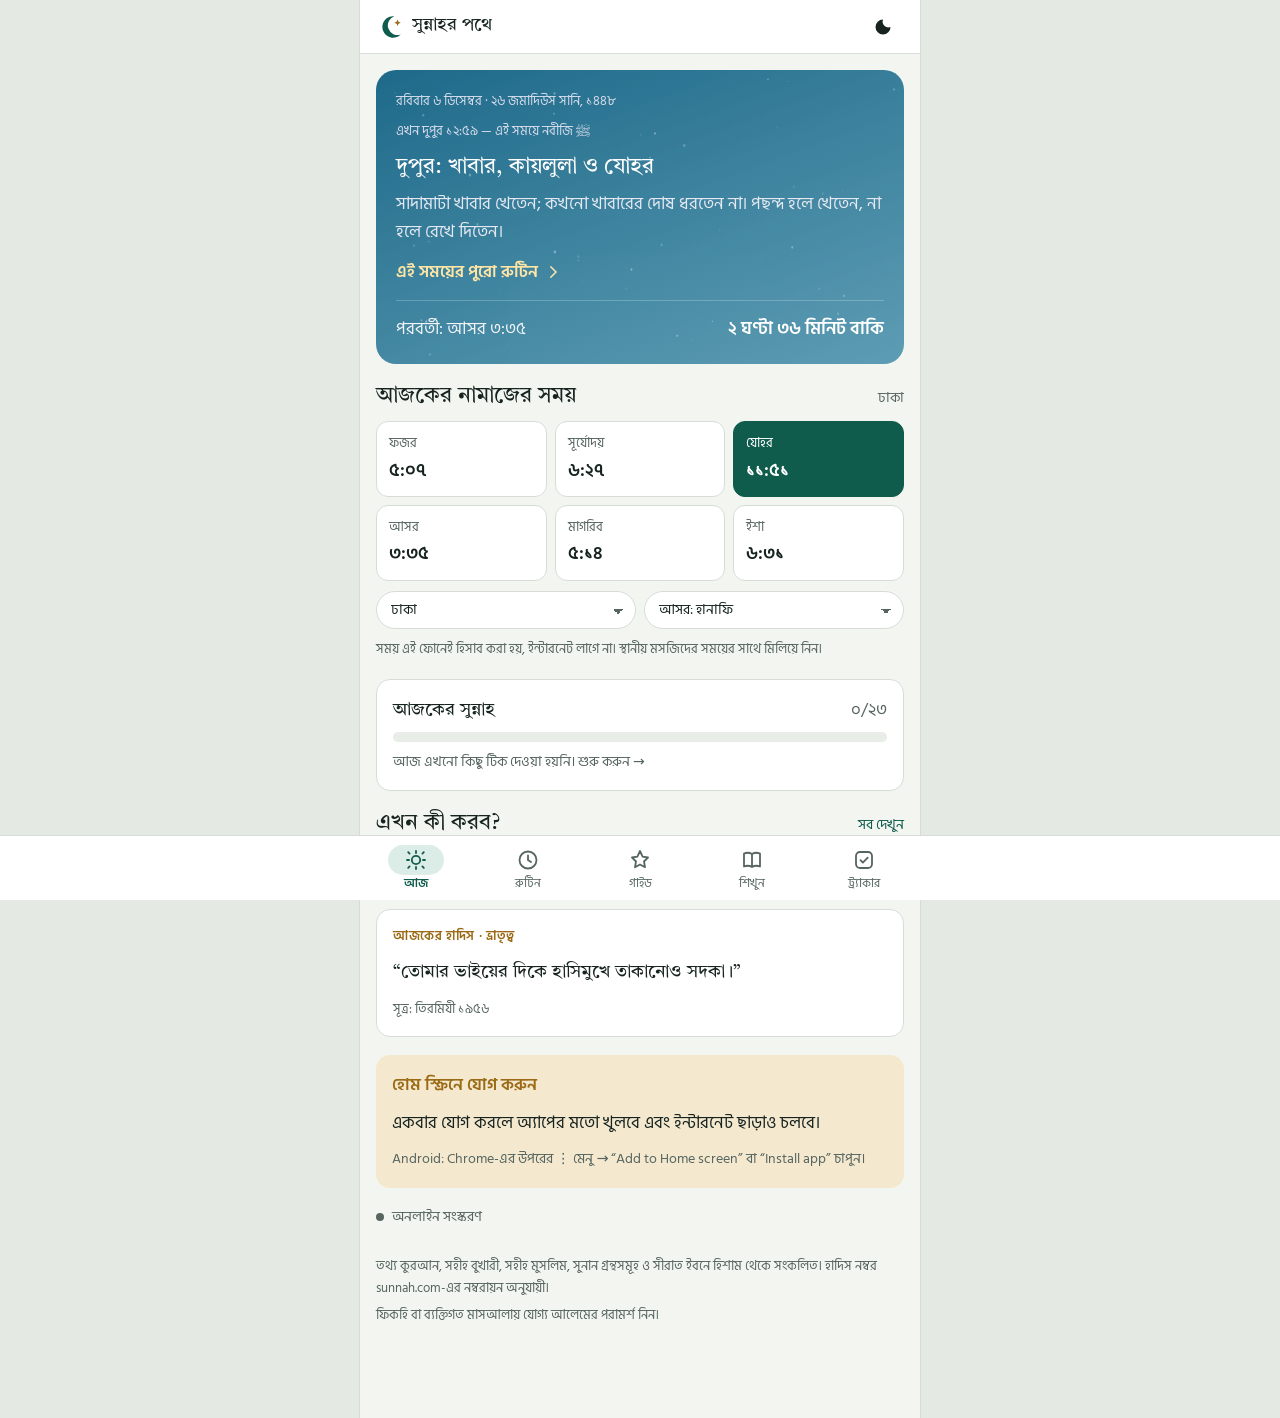
==== commit 8d3a3307: "মোবাইল অ্যাপ সংস্করণ: অফলাইন PWA, নামাজের সময়ভিত্তিক রুটিন, রেফারেন্স সংশোধন - নিচে ট্যাব বার সহ মো" ====
--- a/docs/index.html
+++ b/docs/index.html
@@ -3,257 +3,259 @@
 <head>
 <meta charset="utf-8">
 <meta name="viewport" content="width=device-width, initial-scale=1, viewport-fit=cover">
-</head>
-<body>
+<meta name="description" content="নবী মুহাম্মাদ ﷺ-এর দৈনিক রুটিন, জীবনী, উপদেশ, করণীয়-বর্জনীয় ও সুন্নাহ ট্র্যাকার।">
+<meta name="theme-color" content="#0f5c4d">
+<meta name="mobile-web-app-capable" content="yes">
+<meta name="apple-mobile-web-app-capable" content="yes">
+<meta name="apple-mobile-web-app-status-bar-style" content="default">
+<meta name="apple-mobile-web-app-title" content="সুন্নাহর পথে">
+<link rel="manifest" href="manifest.webmanifest">
+<link rel="icon" type="image/png" href="icons/icon-192.png">
+<link rel="apple-touch-icon" href="icons/apple-touch-icon.png">
+<style>:root{padding-top:env(safe-area-inset-top,0px);padding-bottom:env(safe-area-inset-bottom,0px)}[hidden]{display:none!important}img{max-width:100%}</style>
 <title>সুন্নাহর পথে</title>
 <meta name="claude:viewport-fit-sides" content="cover">
-<link rel="preconnect" href="https://fonts.googleapis.com">
-<link rel="preconnect" href="https://fonts.gstatic.com" crossorigin>
-<link rel="stylesheet" href="https://fonts.googleapis.com/css2?family=Amiri:wght@400;700&family=Hind+Siliguri:wght@400;500;600;700&family=Tiro+Bangla&display=swap">
+<link rel="stylesheet" href="fonts.css">
 <style>
-/* Layout: sticky header + hash-routed sections; a 24-hour "sky band" anchors the routine; cards only where an item is a distinct object */
+/* Layout: phone-first app shell — top app bar, one scrolling screen, fixed bottom tab bar; on wide screens the shell stays a centered phone-width column */
 :root{
-  --bg:#f3f5f1; --surface:#ffffff; --sunk:#e7ece6; --fg:#16231f; --muted:#56655f; --line:#d3dbd4;
-  --accent:#0f5c4d; --accent-soft:#d9ebe5; --gold:#9a6a14; --gold-soft:#f4e8cf;
-  --lapis:#2a4f8a; --lapis-soft:#dfe7f4;
-  --avoid:#a3322a; --avoid-soft:#f6dfdc; --improve:#9a6a14; --improve-soft:#f4e8cf; --good:#1d6b45; --good-soft:#dcefe3;
-  --night:#14233d; --dawn:#5d6f9a; --day:#e8c873; --dusk:#c9805a;
+  --bg:#f3f5f1; --surface:#ffffff; --sunk:#e8ede7; --fg:#16231f; --muted:#56655f; --line:#d6ddd7;
+  --accent:#0f5c4d; --on-accent:#ffffff; --accent-soft:#dcece6; --gold:#9a6a14; --gold-soft:#f4e8cf;
+  --lapis:#2a4f8a; --lapis-soft:#e0e8f4;
+  --avoid:#a3322a; --avoid-soft:#f6dfdc; --improve:#8a5d0e; --improve-soft:#f4e8cf; --good:#1d6b45; --good-soft:#dcefe3;
+  --night:#14233d; --dawn:#5d6f9a; --day:#e3c26a; --dusk:#c9805a; --outer:#e4e9e3;
   --display:"Tiro Bangla","Noto Serif Bengali",serif;
   --body:"Hind Siliguri","Noto Sans Bengali",system-ui,sans-serif;
   --arabic:"Amiri","Noto Naskh Arabic","Traditional Arabic",serif;
-  --r:10px;
+  --r:14px; --tabh:64px; --barh:54px;
 }
 @media (prefers-color-scheme: dark){:root:not([data-theme="light"]){
-  --bg:#0d1513; --surface:#15201d; --sunk:#1b2925; --fg:#e4ebe6; --muted:#9fb0a8; --line:#2b3b36;
-  --accent:#5fc2a8; --accent-soft:#16352e; --gold:#ddb45f; --gold-soft:#3a2e14;
+  --bg:#0d1513; --surface:#16211e; --sunk:#1c2a26; --fg:#e4ebe6; --muted:#9fb0a8; --line:#2b3b36;
+  --accent:#5fc2a8; --on-accent:#08231d; --accent-soft:#173630; --gold:#ddb45f; --gold-soft:#3a2e14;
   --lapis:#8fb0ea; --lapis-soft:#1c2a44;
   --avoid:#f08a80; --avoid-soft:#3d1c19; --improve:#ddb45f; --improve-soft:#3a2e14; --good:#6fd39c; --good-soft:#173726;
-  --night:#0a1428; --dawn:#3c4c78; --day:#b8994a; --dusk:#9a5e40; color-scheme:dark}}
+  --night:#0a1428; --dawn:#3c4c78; --day:#a88a3e; --dusk:#9a5e40; --outer:#080e0c; color-scheme:dark}}
 :root[data-theme="dark"]{
-  --bg:#0d1513; --surface:#15201d; --sunk:#1b2925; --fg:#e4ebe6; --muted:#9fb0a8; --line:#2b3b36;
-  --accent:#5fc2a8; --accent-soft:#16352e; --gold:#ddb45f; --gold-soft:#3a2e14;
+  --bg:#0d1513; --surface:#16211e; --sunk:#1c2a26; --fg:#e4ebe6; --muted:#9fb0a8; --line:#2b3b36;
+  --accent:#5fc2a8; --on-accent:#08231d; --accent-soft:#173630; --gold:#ddb45f; --gold-soft:#3a2e14;
   --lapis:#8fb0ea; --lapis-soft:#1c2a44;
   --avoid:#f08a80; --avoid-soft:#3d1c19; --improve:#ddb45f; --improve-soft:#3a2e14; --good:#6fd39c; --good-soft:#173726;
-  --night:#0a1428; --dawn:#3c4c78; --day:#b8994a; --dusk:#9a5e40; color-scheme:dark}
-
-*{box-sizing:border-box}
-body{background:var(--bg);color:var(--fg);font-family:var(--body);font-size:17px;line-height:1.75;margin:0}
-body::before{content:"";position:fixed;inset:0 0 auto;height:env(safe-area-inset-top,0px);z-index:10;background:var(--surface)}
-.wrap{max-width:1120px;margin:0 auto;padding-left:max(16px,env(safe-area-inset-left,0px));padding-right:max(16px,env(safe-area-inset-right,0px))}
+  --night:#0a1428; --dawn:#3c4c78; --day:#a88a3e; --dusk:#9a5e40; --outer:#080e0c; color-scheme:dark}
+
+*{box-sizing:border-box;-webkit-tap-highlight-color:transparent}
+html{background:var(--outer)}
+body{background:var(--outer);color:var(--fg);font-family:var(--body);font-size:16.5px;line-height:1.7;margin:0}
+body::before{content:"";position:fixed;inset:0 0 auto;height:env(safe-area-inset-top,0px);z-index:30;background:var(--surface)}
+.shell{max-width:560px;margin:0 auto;min-height:100vh;background:var(--bg);position:relative}
 h1,h2,h3{font-family:var(--display);font-weight:400;line-height:1.35;text-wrap:balance;margin:0}
-h1{font-size:clamp(2rem,5vw,3.2rem)}
-h2{font-size:clamp(1.6rem,3.4vw,2.2rem)}
-h3{font-size:1.25rem}
+h1{font-size:1.75rem} h2{font-size:1.35rem} h3{font-size:1.12rem}
 p{margin:0}
 a{color:var(--accent)}
-button{font:inherit;color:inherit}
-:focus-visible{outline:3px solid var(--gold);outline-offset:2px;border-radius:4px}
+button,select,input{font:inherit;color:inherit}
+:focus-visible{outline:3px solid var(--gold);outline-offset:2px;border-radius:6px}
 .saw{font-family:var(--arabic);font-weight:400}
-.ar{font-family:var(--arabic);direction:rtl;font-size:1.55rem;line-height:2;color:var(--fg)}
-.ref{font-size:.82rem;color:var(--muted);letter-spacing:.01em}
+.ar{font-family:var(--arabic);direction:rtl;font-size:1.5rem;line-height:2.05}
+.ref{display:block;font-size:.8rem;color:var(--muted)}
 .ref::before{content:"সূত্র: "}
-.eyebrow{font-size:.85rem;font-weight:600;letter-spacing:.06em;color:var(--gold)}
-.lede{color:var(--muted);max-width:65ch;font-size:1.05rem}
-
-/* header */
-header{position:sticky;top:env(safe-area-inset-top,0px);z-index:9;background:var(--surface);border-bottom:1px solid var(--line)}
-.hbar{display:flex;align-items:center;gap:16px;padding-block:10px}
-.brand{font-family:var(--display);font-size:1.3rem;text-decoration:none;color:var(--fg);white-space:nowrap;display:flex;align-items:center;gap:8px}
-.brand svg{flex:none}
-nav{overflow-x:auto;scrollbar-width:none;flex:1;min-width:0}
-nav::-webkit-scrollbar{display:none}
-nav ul{display:flex;gap:4px;list-style:none;margin:0;padding:0}
-nav a{display:block;padding:6px 12px;border-radius:999px;text-decoration:none;color:var(--muted);white-space:nowrap;font-size:.95rem}
-nav a:hover{color:var(--fg);background:var(--sunk)}
-nav a[aria-current="page"]{background:var(--accent);color:var(--surface)}
-.theme-btn{border:1px solid var(--line);background:transparent;border-radius:999px;width:36px;height:36px;cursor:pointer;flex:none;display:grid;place-items:center}
-
-main{padding-block:32px 64px}
-section.view{display:grid;gap:36px}
-.head{display:grid;gap:10px}
-
-/* home */
-.hero{display:grid;grid-template-columns:1.3fr 1fr;gap:32px;align-items:center;padding-block:12px}
-.hero .ar{font-size:2rem;color:var(--accent)}
-.hero-copy{display:grid;gap:14px;min-width:0}
-.now{background:var(--night);color:#eef1f7;border-radius:16px;padding:22px;display:grid;gap:10px;position:relative;overflow:hidden}
-.now .k{font-size:.85rem;letter-spacing:.06em;color:#c6cde0}
-.now h3{color:#fff;font-size:1.45rem}
-.now p{color:#d9deea}
-.now a{color:#f1d58e}
-.now .stars{position:absolute;inset:0;pointer-events:none;opacity:.5}
-.grid{display:grid;gap:16px}
-.g3{grid-template-columns:repeat(auto-fill,minmax(250px,1fr))}
-.g2{grid-template-columns:repeat(auto-fill,minmax(320px,1fr))}
-.tile{display:grid;gap:6px;padding:18px;border:1px solid var(--line);border-radius:var(--r);background:var(--surface);text-decoration:none;color:var(--fg);transition:border-color .2s,transform .2s}
-.tile:hover{border-color:var(--accent);transform:translateY(-2px)}
-.tile .n{font-family:var(--display);font-size:1.2rem}
-.tile p{color:var(--muted);font-size:.95rem}
-.notice{border-left:3px solid var(--gold);background:var(--gold-soft);padding:14px 16px;border-radius:0 var(--r) var(--r) 0;font-size:.95rem}
+.muted{color:var(--muted)}
+.eyebrow{font-size:.8rem;font-weight:600;letter-spacing:.05em;color:var(--gold)}
+.pad{padding-left:max(16px,env(safe-area-inset-left,0px));padding-right:max(16px,env(safe-area-inset-right,0px))}
+
+/* app bar */
+.bar{position:sticky;top:env(safe-area-inset-top,0px);z-index:20;height:var(--barh);background:var(--surface);border-bottom:1px solid var(--line);display:flex;align-items:center;gap:8px}
+.bar h1{font-size:1.15rem;flex:1;min-width:0;white-space:nowrap;overflow:hidden;text-overflow:ellipsis}
+.icon-btn{width:42px;height:42px;border:0;background:transparent;border-radius:50%;display:grid;place-items:center;cursor:pointer;flex:none;color:var(--fg)}
+.icon-btn:active{background:var(--sunk)}
+.logo{width:28px;height:28px;flex:none}
+
+/* tabs */
+.tabs{position:fixed;left:0;right:0;bottom:0;z-index:20;background:var(--surface);border-top:1px solid var(--line);padding-bottom:env(safe-area-inset-bottom,0px)}
+.tabs ul{max-width:560px;margin:0 auto;display:grid;grid-template-columns:repeat(5,1fr);list-style:none;padding:0 max(0px,env(safe-area-inset-right,0px)) 0 max(0px,env(safe-area-inset-left,0px));margin-block:0}
+.tabs a{height:var(--tabh);display:grid;justify-items:center;align-content:center;gap:2px;text-decoration:none;color:var(--muted);font-size:.74rem;line-height:1.2}
+.tabs a svg{width:24px;height:24px}
+.tabs a .ic{padding:3px 16px;border-radius:999px;display:grid;place-items:center}
+.tabs a[aria-current="page"]{color:var(--accent);font-weight:600}
+.tabs a[aria-current="page"] .ic{background:var(--accent-soft)}
+
+main{padding-block:16px calc(var(--tabh) + env(safe-area-inset-bottom,0px) + 28px)}
+.view{display:grid;gap:18px}
+.sec{display:grid;gap:10px}
+.sec-h{display:flex;justify-content:space-between;align-items:baseline;gap:8px}
+.sec-h a{font-size:.9rem;text-decoration:none}
+.lede{color:var(--muted)}
+.card{background:var(--surface);border:1px solid var(--line);border-radius:var(--r);padding:16px}
+
+/* today */
+.hero{border-radius:20px;padding:20px;color:#f2f4f8;display:grid;gap:8px;position:relative;overflow:hidden;background:linear-gradient(160deg,var(--sky1),var(--sky2))}
+.hero.night{--sky1:#0f1b33;--sky2:#24365e} .hero.dawn{--sky1:#2b3a66;--sky2:#9a6e77} .hero.day{--sky1:#1f6a8a;--sky2:#5e9db4} .hero.dusk{--sky1:#3a2f55;--sky2:#c57a55}
+.hero .k{font-size:.82rem;color:#d7dceb}
+.hero h2{color:#fff;font-size:1.4rem}
+.hero p{color:#e4e8f1}
+.hero .go{display:inline-flex;align-items:center;gap:6px;margin-top:4px;color:#ffe6a6;text-decoration:none;font-weight:600}
+.hero canvas{position:absolute;inset:0;width:100%;height:100%;pointer-events:none;opacity:.55}
+.hero > *{position:relative}
+.next{display:flex;justify-content:space-between;align-items:center;gap:10px;margin-top:6px;padding-top:12px;border-top:1px solid rgba(255,255,255,.22)}
+.next b{font-size:1.15rem;color:#fff;font-variant-numeric:tabular-nums}
+.ptimes{display:grid;grid-template-columns:repeat(3,1fr);gap:8px}
+.pt{background:var(--surface);border:1px solid var(--line);border-radius:12px;padding:10px 12px;display:grid;gap:0}
+.pt span{font-size:.82rem;color:var(--muted)}
+.pt b{font-size:1.15rem;font-weight:600;font-variant-numeric:tabular-nums}
+.pt.cur{background:var(--accent);border-color:var(--accent)}
+.pt.cur span,.pt.cur b{color:var(--on-accent)}
+.loc{display:flex;flex-wrap:wrap;gap:8px;align-items:center}
+.sel{flex:1 1 150px;appearance:none;border:1px solid var(--line);background:var(--surface);border-radius:999px;padding:6px 32px 6px 14px;font-size:.9rem;background-image:linear-gradient(45deg,transparent 50%,var(--muted) 50%),linear-gradient(135deg,var(--muted) 50%,transparent 50%);background-position:calc(100% - 17px) 55%,calc(100% - 12px) 55%;background-size:5px 5px;background-repeat:no-repeat;max-width:100%}
+.btn{border:0;background:var(--accent);color:var(--on-accent);border-radius:999px;padding:10px 18px;font-weight:600;cursor:pointer;min-height:44px}
+.btn.ghost{background:transparent;color:var(--accent);border:1px solid var(--line)}
+.progress{height:10px;border-radius:999px;background:var(--sunk);overflow:hidden}
+.progress span{display:block;height:100%;background:var(--accent);border-radius:999px;transition:width .3s}
+.mini{display:grid;gap:8px;text-decoration:none;color:var(--fg)}
+.mini .row{display:flex;justify-content:space-between;align-items:baseline}
+.hadith .txt{font-family:var(--display);font-size:1.1rem;line-height:1.75}
+.install{display:grid;gap:10px;background:var(--gold-soft);border-radius:var(--r);padding:16px}
+.install b{color:var(--gold)}
+.status{display:flex;gap:8px;align-items:center;font-size:.85rem;color:var(--muted)}
+.dot{width:8px;height:8px;border-radius:50%;background:var(--muted);flex:none}
+.dot.on{background:var(--good)}
+
+/* chips */
+.chips{display:flex;gap:8px;overflow-x:auto;scrollbar-width:none;padding-bottom:2px;margin-inline:calc(-1 * max(16px,env(safe-area-inset-left,0px))) calc(-1 * max(16px,env(safe-area-inset-right,0px)));padding-inline:max(16px,env(safe-area-inset-left,0px)) max(16px,env(safe-area-inset-right,0px))}
+.chips::-webkit-scrollbar{display:none}
+.chips.wrap{flex-wrap:wrap;overflow:visible;margin-inline:0;padding-inline:0}
+.chip{flex:none;border:1px solid var(--line);background:var(--surface);padding:7px 15px;border-radius:999px;cursor:pointer;font-size:.92rem;white-space:nowrap;min-height:40px;text-decoration:none;color:var(--fg);display:inline-flex;align-items:center}
+.chip[aria-pressed="true"]{background:var(--fg);color:var(--bg);border-color:var(--fg)}
+
+/* routine */
+.band{position:relative;height:40px;border-radius:10px;overflow:hidden}
+.band i{position:absolute;top:0;bottom:0}
+.nowline{position:absolute;top:-2px;bottom:-2px;width:3px;margin-left:-1px;background:#fff;box-shadow:0 0 0 1px rgba(0,0,0,.35);border-radius:2px}
+.ticks{display:flex;justify-content:space-between;font-size:.72rem;color:var(--muted);margin-top:4px}
+.acc{display:grid;gap:8px}
+.acc details{scroll-margin-top:calc(var(--barh) + env(safe-area-inset-top,0px) + 12px);background:var(--surface);border:1px solid var(--line);border-radius:var(--r);overflow:hidden}
+.acc details.now{border-color:var(--accent);box-shadow:0 0 0 1px var(--accent)}
+.acc summary{list-style:none;display:grid;grid-template-columns:10px 1fr auto;gap:12px;align-items:center;padding:14px 16px;cursor:pointer;min-height:56px}
+.acc summary::-webkit-details-marker{display:none}
+.acc summary .sw{width:10px;height:38px;border-radius:5px;background:var(--c)}
+.acc summary .tt{display:grid;gap:0;min-width:0}
+.acc summary .tt small{color:var(--muted);font-size:.82rem;font-variant-numeric:tabular-nums}
+.acc summary .chev{transition:transform .2s;color:var(--muted)}
+.acc details[open] .chev{transform:rotate(180deg)}
+.badge{font-size:.72rem;font-weight:600;padding:1px 8px;border-radius:999px;background:var(--accent);color:var(--on-accent);margin-left:6px;vertical-align:2px}
+.acc .inner{padding:0 16px 16px;display:grid;gap:14px}
+.steps{list-style:none;margin:0;padding:0;counter-reset:s}
+.steps li{display:grid;grid-template-columns:30px 1fr;gap:10px;padding-block:10px;border-bottom:1px solid var(--line);counter-increment:s}
+.steps li:last-child{border-bottom:0}
+.steps li::before{content:counter(s,bengali);width:28px;height:28px;border-radius:50%;background:var(--sunk);display:grid;place-items:center;font-size:.85rem;font-weight:600}
+.steps li > div{min-width:0}
+.dua{background:var(--bg);border:1px solid var(--line);border-radius:12px;padding:14px;display:grid;gap:6px}
+.dua .tr{font-style:italic;color:var(--muted)}
+.dua .lbl{font-size:.78rem;font-weight:600;letter-spacing:.04em;color:var(--gold)}
+.today{background:var(--accent-soft);border-radius:12px;padding:12px 14px;display:grid;gap:4px}
+.today b{color:var(--accent)}
+.note{border-left:3px solid var(--gold);background:var(--gold-soft);padding:12px 14px;border-radius:0 12px 12px 0;font-size:.9rem}
+
+/* learn list */
+.list{background:var(--surface);border:1px solid var(--line);border-radius:var(--r);overflow:hidden}
+.list a{display:grid;grid-template-columns:44px 1fr 18px;gap:14px;align-items:center;padding:14px 16px;text-decoration:none;color:var(--fg);border-bottom:1px solid var(--line);min-height:64px}
+.list a:last-child{border-bottom:0}
+.list a:active{background:var(--sunk)}
+.list .li-ic{width:44px;height:44px;border-radius:12px;background:var(--accent-soft);color:var(--accent);display:grid;place-items:center;font-family:var(--display);font-size:1.2rem}
+.list .li-t{display:grid;min-width:0}
+.list .li-t small{color:var(--muted);font-size:.85rem;line-height:1.45}
 
 /* islam */
-.pillars{display:grid;grid-template-columns:repeat(5,1fr);gap:0;border:1px solid var(--line);border-radius:var(--r);overflow:hidden;background:var(--surface)}
-.pillar{padding:18px;border-right:1px solid var(--line);display:grid;gap:6px;align-content:start}
-.pillar:last-child{border-right:0}
-.pillar .num{font-family:var(--display);font-size:2rem;color:var(--gold);line-height:1}
-.pillar p{font-size:.93rem;color:var(--muted)}
-.triad{display:grid;grid-template-columns:repeat(3,1fr);gap:16px}
-.triad > div{padding:18px;background:var(--accent-soft);border-radius:var(--r);display:grid;gap:6px;align-content:start}
-.quotes{display:grid;gap:14px}
-.quote{display:grid;gap:6px;padding:16px 0;border-bottom:1px solid var(--line)}
+.pillars{display:grid;gap:8px}
+.pillar{display:grid;grid-template-columns:40px 1fr;gap:12px;align-items:start}
+.pillar .num{font-family:var(--display);font-size:1.6rem;color:var(--gold);line-height:1.2;text-align:center}
+.triad{display:grid;gap:8px}
+.triad > div{padding:14px;background:var(--accent-soft);border-radius:12px}
+.quote{display:grid;gap:4px;padding-block:12px;border-bottom:1px solid var(--line)}
+.quote:last-child{border-bottom:0}
 
 /* seerah */
-.era-switch{display:flex;gap:8px;flex-wrap:wrap}
-.chip{border:1px solid var(--line);background:var(--surface);padding:6px 14px;border-radius:999px;cursor:pointer;font-size:.95rem}
-.chip[aria-pressed="true"]{background:var(--fg);color:var(--bg);border-color:var(--fg)}
-.timeline{position:relative;display:grid;gap:0;padding-left:28px}
-.timeline::before{content:"";position:absolute;left:8px;top:6px;bottom:6px;width:2px;background:var(--line)}
-.ev{position:relative;display:grid;grid-template-columns:120px 1fr;gap:18px;padding-block:14px}
-.ev::before{content:"";position:absolute;left:-25px;top:22px;width:12px;height:12px;border-radius:50%;background:var(--surface);border:2px solid var(--accent)}
+.timeline{position:relative;padding-left:24px;display:grid}
+.timeline::before{content:"";position:absolute;left:6px;top:8px;bottom:8px;width:2px;background:var(--line)}
+.ev{position:relative;padding-block:12px;display:grid;gap:4px}
+.ev::before{content:"";position:absolute;left:-23px;top:20px;width:12px;height:12px;border-radius:50%;background:var(--bg);border:2px solid var(--accent)}
 .ev.madinah::before{border-color:var(--lapis)}
 .ev.key::before{background:var(--gold);border-color:var(--gold)}
-.ev .yr{font-variant-numeric:tabular-nums;color:var(--muted);font-size:.92rem;line-height:1.5;padding-top:4px}
-.ev .yr b{display:block;color:var(--fg);font-size:1.05rem}
-.ev .body{display:grid;gap:4px;min-width:0}
-.lesson{font-size:.93rem;color:var(--accent)}
+.ev .yr{font-size:.85rem;color:var(--muted);font-variant-numeric:tabular-nums}
+.ev .yr b{color:var(--fg)}
+.lesson{font-size:.92rem;color:var(--accent)}
 .lesson::before{content:"শিক্ষা: ";font-weight:600}
 
-/* routine */
-.sky{display:grid;gap:8px}
-.band{position:relative;height:74px;border-radius:12px;overflow:hidden;background:linear-gradient(90deg,var(--night) 0%,var(--night) 14%,var(--dawn) 20%,var(--day) 32%,var(--day) 62%,var(--dusk) 73%,var(--night) 80%,var(--night) 100%)}
-.seg{position:absolute;top:0;bottom:0;border:0;border-right:1px solid rgba(255,255,255,.35);background:rgba(0,0,0,0);cursor:pointer;padding:0;color:#fff;font-size:.78rem;display:flex;align-items:flex-end;justify-content:center;padding-bottom:6px;text-shadow:0 1px 3px rgba(0,0,0,.6);overflow:hidden;white-space:nowrap}
-.seg:hover{background:rgba(255,255,255,.14)}
-.seg[aria-pressed="true"]{background:rgba(255,255,255,.26);box-shadow:inset 0 -4px 0 #fff}
-.nowline{position:absolute;top:0;bottom:0;width:2px;background:#fff;pointer-events:none}
-.nowline::after{content:"এখন";position:absolute;top:4px;left:4px;font-size:.7rem;color:#fff;background:rgba(0,0,0,.45);padding:0 5px;border-radius:4px}
-.ticks{display:flex;justify-content:space-between;font-size:.75rem;color:var(--muted);font-variant-numeric:tabular-nums}
-.rgrid{display:grid;grid-template-columns:280px 1fr;gap:24px;align-items:start}
-.rlist{display:grid;gap:2px;position:sticky;top:calc(env(safe-area-inset-top,0px) + 76px)}
-.rlist button{display:grid;grid-template-columns:96px 1fr;gap:10px;text-align:left;padding:10px 12px;border:0;background:transparent;border-radius:8px;cursor:pointer}
-.rlist button:hover{background:var(--sunk)}
-.rlist button[aria-pressed="true"]{background:var(--accent-soft)}
-.rlist .t{font-variant-numeric:tabular-nums;color:var(--muted);font-size:.85rem;padding-top:2px}
-.rdetail{display:grid;gap:20px;min-width:0}
-.steps{list-style:none;margin:0;padding:0;display:grid;gap:0;counter-reset:s}
-.steps li{display:grid;grid-template-columns:36px 1fr;gap:12px;padding-block:12px;border-bottom:1px solid var(--line);counter-increment:s}
-.steps li::before{content:counter(s,bengali);font-family:var(--display);width:30px;height:30px;border-radius:50%;background:var(--sunk);display:grid;place-items:center;font-size:.95rem}
-.steps li > div{display:grid;gap:2px;min-width:0}
-.dua{background:var(--surface);border:1px solid var(--line);border-radius:var(--r);padding:18px;display:grid;gap:8px}
-.dua .tr{font-style:italic;color:var(--muted)}
-.dua .lbl{font-size:.82rem;font-weight:600;letter-spacing:.05em;color:var(--gold)}
-.today{background:var(--accent-soft);border-radius:var(--r);padding:16px 18px;display:grid;gap:6px}
-.today b{color:var(--accent)}
-.weekly{display:grid;grid-template-columns:repeat(auto-fill,minmax(220px,1fr));gap:12px}
-.weekly > div{border-top:2px solid var(--lapis);padding-top:10px;display:grid;gap:4px}
-
-/* do/dont */
-.filters{display:flex;flex-wrap:wrap;gap:8px;align-items:center}
-.search{flex:1 1 240px;min-width:0;padding:9px 14px;border:1px solid var(--line);border-radius:999px;background:var(--surface);color:var(--fg);font:inherit}
-.legend{display:grid;grid-template-columns:repeat(3,1fr);gap:12px}
-.legend > div{padding:14px;border-radius:var(--r);display:grid;gap:2px}
-.lg-avoid{background:var(--avoid-soft)} .lg-improve{background:var(--improve-soft)} .lg-good{background:var(--good-soft)}
-.legend b{font-size:1.05rem}
-.lg-avoid b{color:var(--avoid)} .lg-improve b{color:var(--improve)} .lg-good b{color:var(--good)}
-.pcards{display:grid;grid-template-columns:repeat(auto-fill,minmax(320px,1fr));gap:14px}
-.pc{background:var(--surface);border:1px solid var(--line);border-radius:var(--r);padding:16px 18px;display:grid;gap:10px;align-content:start;border-top:4px solid var(--c)}
+/* family, cases, war */
+.fam-sec ul{margin:0;padding-left:1.1em;display:grid;gap:10px}
+.case{display:grid;gap:10px}
+.case .k{font-size:.78rem;font-weight:600;letter-spacing:.04em;color:var(--gold);display:block}
+.case .pr{background:var(--accent-soft);border-radius:10px;padding:10px 12px}
+.rules{list-style:none;padding:0;margin:0;display:grid;gap:8px}
+.rules li{padding:12px 14px;border-left:3px solid var(--lapis);background:var(--lapis-soft);border-radius:0 12px 12px 0;display:grid;gap:2px}
+.battle{display:grid;gap:4px;padding-block:12px;border-bottom:1px solid var(--line)}
+.battle:last-child{border-bottom:0}
+.battle .meta{display:flex;flex-wrap:wrap;gap:6px}
+
+/* practice */
+.legend{display:grid;grid-template-columns:repeat(3,1fr);gap:6px}
+.legend > div{padding:10px;border-radius:12px;font-size:.8rem;line-height:1.4;display:grid;gap:2px}
+.legend b{font-size:.92rem}
+.lg-avoid{background:var(--avoid-soft)} .lg-avoid b{color:var(--avoid)}
+.lg-improve{background:var(--improve-soft)} .lg-improve b{color:var(--improve)}
+.lg-good{background:var(--good-soft)} .lg-good b{color:var(--good)}
+.search{width:100%;padding:11px 16px;border:1px solid var(--line);border-radius:999px;background:var(--surface);min-height:46px}
+.pc{background:var(--surface);border:1px solid var(--line);border-radius:var(--r);padding:14px 16px;display:grid;gap:8px;border-top:4px solid var(--c)}
 .pc.avoid{--c:var(--avoid)} .pc.improve{--c:var(--improve)} .pc.good{--c:var(--good)}
-.pc .top{display:flex;justify-content:space-between;gap:8px;align-items:center;flex-wrap:wrap}
-.pill{font-size:.78rem;font-weight:600;padding:2px 10px;border-radius:999px;background:var(--sunk);color:var(--muted)}
+.pc .top{display:flex;gap:6px;flex-wrap:wrap}
+.pill{font-size:.76rem;font-weight:600;padding:2px 10px;border-radius:999px;background:var(--sunk);color:var(--muted)}
 .pill.c{background:color-mix(in srgb,var(--c) 15%,transparent);color:var(--c)}
-.pc dl{margin:0;display:grid;gap:8px}
-.pc dt{font-size:.8rem;font-weight:600;letter-spacing:.04em;color:var(--muted)}
-.pc dd{margin:0;font-size:.96rem}
-.count{color:var(--muted);font-size:.9rem}
-
-/* situations */
-.sit-chips{display:flex;flex-wrap:wrap;gap:8px}
-.sit-out{display:grid;grid-template-columns:1fr 1fr;gap:20px;align-items:start}
-.sit-out > div{min-width:0}
-
-/* family / problems / war */
-.fam{display:grid;gap:28px}
-.fam-row{display:grid;grid-template-columns:220px 1fr;gap:24px;padding-bottom:28px;border-bottom:1px solid var(--line)}
-.fam-row h3{color:var(--accent)}
-.fam-row ul{margin:0;padding-left:1.1em;display:grid;gap:10px}
-.case{display:grid;grid-template-columns:repeat(3,1fr);gap:0;border:1px solid var(--line);border-radius:var(--r);overflow:hidden;background:var(--surface)}
-.case > div{padding:16px;display:grid;gap:6px;align-content:start;border-right:1px solid var(--line)}
-.case > div:last-child{border-right:0;background:var(--accent-soft)}
-.case .k{font-size:.8rem;font-weight:600;letter-spacing:.05em;color:var(--gold)}
-.cases{display:grid;gap:22px}
-.cases h3{margin-bottom:8px}
-.tbl{overflow-x:auto;border:1px solid var(--line);border-radius:var(--r);background:var(--surface)}
-table{border-collapse:collapse;width:100%;min-width:720px;font-size:.95rem}
-th,td{padding:10px 14px;text-align:left;border-bottom:1px solid var(--line);vertical-align:top}
-th{font-weight:600;font-size:.85rem;color:var(--muted);background:var(--sunk)}
-td.num{font-variant-numeric:tabular-nums;white-space:nowrap}
-.rules{display:grid;grid-template-columns:repeat(auto-fill,minmax(260px,1fr));gap:12px;list-style:none;padding:0;margin:0}
-.rules li{padding:14px 16px;border-left:3px solid var(--lapis);background:var(--lapis-soft);border-radius:0 var(--r) var(--r) 0;display:grid;gap:4px}
+.pc dl{margin:0;display:grid;gap:6px}
+.pc dt{font-size:.78rem;font-weight:600;color:var(--muted)}
+.pc dd{margin:0;font-size:.95rem}
 
 /* advice */
-.adv{columns:3 300px;column-gap:16px}
-.adv article{break-inside:avoid;margin-bottom:16px;background:var(--surface);border:1px solid var(--line);border-radius:var(--r);padding:18px;display:grid;gap:8px}
-.adv .txt{font-family:var(--display);font-size:1.12rem;line-height:1.7}
-.adv .row{display:flex;justify-content:space-between;align-items:center;gap:8px}
-.copy{border:1px solid var(--line);background:transparent;border-radius:999px;padding:2px 12px;font-size:.82rem;cursor:pointer;color:var(--muted)}
+.adv{display:grid;gap:10px}
+.adv article{display:grid;gap:8px}
+.adv .txt{font-family:var(--display);font-size:1.06rem;line-height:1.75}
+.adv .row{display:flex;justify-content:space-between;align-items:end;gap:8px}
+.copy{border:1px solid var(--line);background:transparent;border-radius:999px;padding:4px 14px;font-size:.82rem;cursor:pointer;color:var(--muted);flex:none;min-height:36px}
 
 /* tracker */
-.trk{display:grid;grid-template-columns:300px 1fr;gap:28px;align-items:start}
-.ring-box{display:grid;gap:16px;justify-items:center;padding:22px;background:var(--surface);border:1px solid var(--line);border-radius:var(--r);position:sticky;top:calc(env(safe-area-inset-top,0px) + 76px)}
-.ring{position:relative;width:170px;height:170px}
+.ring-card{display:grid;grid-template-columns:auto 1fr;gap:18px;align-items:center}
+.ring{position:relative;width:120px;height:120px}
 .ring svg{transform:rotate(-90deg)}
-.ring .v{position:absolute;inset:0;display:grid;place-items:center;text-align:center;font-family:var(--display);font-size:2.1rem;line-height:1.1}
-.ring .v small{display:block;font-family:var(--body);font-size:.8rem;color:var(--muted)}
-.week{display:flex;gap:6px;align-items:flex-end;height:70px}
-.week div{width:24px;display:grid;gap:4px;justify-items:center;font-size:.7rem;color:var(--muted)}
-.week span{display:block;width:100%;background:var(--accent);border-radius:4px 4px 0 0;min-height:3px}
-.tgroup{display:grid;gap:4px}
-.tgroup h3{font-size:1.05rem;color:var(--muted);margin-top:8px}
-.titem{display:grid;grid-template-columns:28px 1fr;gap:10px;padding:10px 12px;border-radius:8px;cursor:pointer;align-items:start}
-.titem:hover{background:var(--sunk)}
-.titem input{width:20px;height:20px;margin-top:4px;accent-color:var(--accent)}
-.titem.done .lbl{text-decoration:line-through;text-decoration-color:var(--muted);color:var(--muted)}
-.titem .ref{display:block}
-.reset{border:1px solid var(--line);background:transparent;border-radius:999px;padding:4px 14px;cursor:pointer;font-size:.88rem;color:var(--muted)}
-
-footer{border-top:1px solid var(--line);padding-block:24px;color:var(--muted);font-size:.9rem}
-
-@media (max-width:860px){
-  .hero,.rgrid,.trk,.sit-out{grid-template-columns:1fr}
-  .rlist,.ring-box{position:static}
-  .rlist{grid-template-columns:repeat(auto-fill,minmax(160px,1fr))}
-  .pillars{grid-template-columns:1fr 1fr}
-  .pillar{border-bottom:1px solid var(--line)}
-  .triad,.legend,.case{grid-template-columns:1fr}
-  .case > div{border-right:0;border-bottom:1px solid var(--line)}
-  .fam-row{grid-template-columns:1fr;gap:10px}
-  .ev{grid-template-columns:1fr;gap:2px}
-  .seg{font-size:0}
-}
-@media (prefers-reduced-motion:reduce){*{transition:none!important;animation:none!important}}
+.ring .v{position:absolute;inset:0;display:grid;place-items:center;text-align:center;font-family:var(--display);font-size:1.6rem;line-height:1.1}
+.ring .v small{display:block;font-family:var(--body);font-size:.72rem;color:var(--muted)}
+.week{display:flex;gap:6px;align-items:flex-end;height:64px}
+.week div{flex:1;display:grid;gap:3px;justify-items:center;font-size:.68rem;color:var(--muted)}
+.week span{display:block;width:100%;max-width:22px;background:var(--accent);border-radius:4px 4px 0 0;min-height:3px}
+.tgroup{display:grid;gap:2px}
+.tgroup h3{font-size:1rem;color:var(--muted);padding:4px 2px}
+.titem{display:grid;grid-template-columns:30px 1fr;gap:10px;padding:10px 12px;border-radius:12px;cursor:pointer;align-items:start;background:var(--surface);border:1px solid var(--line)}
+.titem input{width:22px;height:22px;margin-top:3px;accent-color:var(--accent)}
+.titem.done{background:var(--accent-soft);border-color:transparent}
+.titem.done .lbl{color:var(--muted);text-decoration:line-through}
+
+.foot{font-size:.82rem;color:var(--muted);display:grid;gap:4px;padding-top:8px}
+@media (min-width:600px){ .shell{box-shadow:0 0 0 1px var(--line)} }
+@media (prefers-reduced-motion:reduce){*{transition:none!important}}
 </style>
-
-<header>
-  <div class="wrap hbar">
-    <a class="brand" href="#home" aria-label="সুন্নাহর পথে — প্রথম পাতা">
-      <svg width="26" height="26" viewBox="0 0 26 26" aria-hidden="true"><path d="M17 3a10 10 0 1 0 6 17A8 8 0 1 1 17 3z" fill="var(--accent)"/><path d="M20 6l.9 2.1 2.1.9-2.1.9L20 12l-.9-2.1-2.1-.9 2.1-.9z" fill="var(--gold)"/></svg>
-      সুন্নাহর পথে
-    </a>
-    <nav aria-label="প্রধান মেনু"><ul id="nav"></ul></nav>
-    <button class="theme-btn" id="themeBtn" aria-label="আলো/অন্ধকার থিম বদলান">
-      <svg width="18" height="18" viewBox="0 0 24 24" aria-hidden="true"><path d="M12 3a9 9 0 1 0 9 9 7 7 0 0 1-9-9z" fill="currentColor"/></svg>
+</head>
+<body>
+
+
+<div class="shell">
+  <header class="bar pad">
+    <button class="icon-btn" id="backBtn" aria-label="ফিরে যান" hidden>
+      <svg width="22" height="22" viewBox="0 0 24 24" aria-hidden="true"><path d="M15 5l-7 7 7 7" fill="none" stroke="currentColor" stroke-width="2.2" stroke-linecap="round" stroke-linejoin="round"/></svg>
     </button>
-  </div>
-</header>
-
-<main class="wrap" id="app"></main>
-
-<footer>
-  <div class="wrap" style="display:grid;gap:6px">
-    <p>এই সাইটের তথ্য কুরআন, সহীহ বুখারী, সহীহ মুসলিম, সুনান গ্রন্থসমূহ এবং সীরাত ইবনে হিশাম থেকে সংকলিত। হাদিস নম্বর প্রচলিত আন্তর্জাতিক নম্বরায়ন (sunnah.com) অনুযায়ী দেওয়া।</p>
-    <p>ফিকহি বা ব্যক্তিগত মাসআলায় একজন যোগ্য আলেমের পরামর্শ নিন।</p>
-  </div>
-</footer>
-
+    <svg class="logo" id="logo" viewBox="0 0 26 26" aria-hidden="true"><path d="M17 3a10 10 0 1 0 6 17A8 8 0 1 1 17 3z" fill="var(--accent)"/><path d="M20 6l.9 2.1 2.1.9-2.1.9L20 12l-.9-2.1-2.1-.9 2.1-.9z" fill="var(--gold)"/></svg>
+    <h1 id="barTitle">সুন্নাহর পথে</h1>
+    <button class="icon-btn" id="themeBtn" aria-label="আলো/অন্ধকার থিম বদলান">
+      <svg width="20" height="20" viewBox="0 0 24 24" aria-hidden="true"><path d="M12 3a9 9 0 1 0 9 9 7 7 0 0 1-9-9z" fill="currentColor"/></svg>
+    </button>
+  </header>
+  <main class="pad" id="app"></main>
+</div>
+<nav class="tabs" aria-label="প্রধান মেনু"><ul id="tabs"></ul></nav>
 <script>
 const bnD = "০১২৩৪৫৬৭৮৯";
 const bn = s => String(s).replace(/\d/g, d => bnD[d]);
@@ -265,23 +267,6 @@
 };
 
 /* ---------------- DATA ---------------- */
-const VIEWS = [
-  ["home","প্রথম পাতা"],["islam","ইসলাম পরিচিতি"],["seerah","জীবনী"],["routine","দৈনিক রুটিন"],
-  ["family","পরিবার ও আত্মীয়"],["problems","সমস্যা সমাধান"],["war","যুদ্ধনীতি"],["advice","উপদেশ"],
-  ["practice","করণীয় ও বর্জনীয়"],["guide","পরিস্থিতি গাইড"],["tracker","আমার সুন্নাহ ট্র্যাকার"]
-];
-const DESC = {
-  islam:"ঈমান, ইসলামের পাঁচ স্তম্ভ ও ইহসান — এক নজরে।",
-  seerah:"জন্ম থেকে বিদায় পর্যন্ত ৬৩ বছরের সময়রেখা ও শিক্ষা।",
-  routine:"তাহাজ্জুদ থেকে ঘুম পর্যন্ত নবীজি ﷺ কখন কী করতেন, কী দোয়া পড়তেন।",
-  family:"স্ত্রী, সন্তান, বাবা-মা, আত্মীয়, প্রতিবেশী ও কর্মচারীর সাথে আচরণ।",
-  problems:"বিবাদ, চুক্তি, ভুল ও শত্রুতা — কীভাবে মীমাংসা করতেন।",
-  war:"যুদ্ধের নিয়ম, পরামর্শ, বন্দীর প্রতি আচরণ ও প্রধান অভিযানসমূহ।",
-  advice:"বিষয়ভিত্তিক সহীহ হাদিসের উপদেশমালা।",
-  practice:"আমাদের বর্তমান অভ্যাস: কোনটা বর্জনীয়, কোনটা সংশোধন দরকার, কোনটা উত্তম।",
-  guide:"রাগ, দুশ্চিন্তা, সিদ্ধান্ত, ঝগড়া — পরিস্থিতি বাছুন, সুন্নাহর নির্দেশনা দেখুন।",
-  tracker:"প্রতিদিনের সুন্নাহগুলো টিক দিন, নিজের অগ্রগতি দেখুন।"
-};
 
 const ROUTINE = [
   {id:"tahajjud", s:3.5, e:4.75, short:"তাহাজ্জুদ", title:"শেষ রাত: জাগরণ ও তাহাজ্জুদ", time:"রাতের শেষ তৃতীয়াংশ",
@@ -328,7 +313,7 @@
      ["মসজিদে সাহাবীদের শিক্ষা দিতেন, প্রশ্নের উত্তর দিতেন।","বুখারী 59"],
      ["অসুস্থদের দেখতে যেতেন, জানাযায় শরীক হতেন।","বুখারী 1240, মুসলিম 2162"],
      ["বাজারে যেতেন এবং ব্যবসায়ীদের সততা তদারকি করতেন; শস্যের নিচে ভেজা অংশ লুকানো দেখে বললেন, “যে প্রতারণা করে সে আমার দলভুক্ত নয়।”","মুসলিম 102"],
-     ["ঘরে থাকলে পরিবারের কাজে সাহায্য করতেন: কাপড় সেলাই, জুতা মেরামত, ছাগলের দুধ দোহন।","বুখারী 676, আহমাদ 24903"],
+     ["ঘরে থাকলে পরিবারের কাজে সাহায্য করতেন: কাপড় সেলাই, জুতা মেরামত, ছাগলের দুধ দোহন।","বুখারী 676; মুসনাদে আহমাদ"],
      ["ঘর থেকে বের হওয়ার দোয়া পড়তেন।","আবু দাউদ 5095"]
    ],
    dua:{ar:"بِسْمِ اللَّهِ، تَوَكَّلْتُ عَلَى اللَّهِ، وَلَا حَوْلَ وَلَا قُوَّةَ إِلَّا بِاللَّهِ", tr:"বিসমিল্লাহি তাওয়াক্কালতু ‘আলাল্লাহ, ওয়া লা হাওলা ওয়া লা কুওয়াতা ইল্লা বিল্লাহ", mean:"আল্লাহর নামে (বের হলাম), আল্লাহর উপর ভরসা করলাম। আল্লাহ ছাড়া কোনো শক্তি ও সামর্থ্য নেই।", ref:"আবু দাউদ 5095, তিরমিযী 3426", lbl:"ঘর থেকে বের হওয়ার দোয়া"},
@@ -340,7 +325,7 @@
      ["সাদামাটা খাবার খেতেন; কখনো খাবারের দোষ ধরতেন না। পছন্দ হলে খেতেন, না হলে রেখে দিতেন।","বুখারী 5409"],
      ["“বিসমিল্লাহ” বলে ডান হাতে নিজের সামনে থেকে খেতেন।","বুখারী 5376"],
      ["পেটের এক-তৃতীয়াংশ খাবার, এক-তৃতীয়াংশ পানি, এক-তৃতীয়াংশ খালি রাখতে বলেছেন।","তিরমিযী 2380"],
-     ["দুপুরে অল্প সময় বিশ্রাম নিতেন (কায়লুলা)।","বুখারী 939, 6281"],
+     ["দুপুরে অল্প সময় বিশ্রাম নিতেন (কায়লুলা)।","বুখারী 939"],
      ["যোহরের আগে চার রাকাত ও পরে দুই রাকাত সুন্নাত নিয়মিত পড়তেন।","বুখারী 1182, মুসলিম 730"]
    ],
    dua:{ar:"الْحَمْدُ لِلَّهِ الَّذِي أَطْعَمَنِي هَٰذَا وَرَزَقَنِيهِ مِنْ غَيْرِ حَوْلٍ مِنِّي وَلَا قُوَّةٍ", tr:"আলহামদু লিল্লাহিল্লাযী আত‘আমানী হাযা ওয়া রাযাকানীহি মিন গাইরি হাওলিম মিন্নী ওয়া লা কুওয়াহ", mean:"সমস্ত প্রশংসা আল্লাহর, যিনি আমার কোনো শক্তি ও সামর্থ্য ছাড়াই আমাকে এটি খাওয়ালেন ও রিজিক দিলেন।", ref:"আবু দাউদ 4023, তিরমিযী 3458", lbl:"খাওয়ার পরের দোয়া"},
@@ -406,12 +391,12 @@
   {era:"makkah", y:"৫৭৬ খ্রি.", a:"৬ বছর", t:"মা আমিনার ইন্তেকাল", d:"মদিনা থেকে ফেরার পথে আবওয়া নামক স্থানে মা মারা যান। দাদা আবদুল মুত্তালিব দায়িত্ব নেন, দুই বছর পর তিনিও মারা গেলে চাচা আবু তালিব লালনপালন করেন।", l:"এতিমের প্রতি দয়া। তিনি বলেছেন, এতিমের অভিভাবক জান্নাতে আমার এত কাছে থাকবে (দুই আঙুলের মতো)।", r:"বুখারী 5304, সীরাত ইবনে হিশাম"},
   {era:"makkah", y:"প্রায় ৫৯০ খ্রি.", a:"প্রায় ২০ বছর", t:"হিলফুল ফুযুল", d:"মজলুমের অধিকার আদায়ে মক্কার নেতাদের সাথে অঙ্গীকারে অংশ নেন। নবুয়তের পরেও বলেছেন, এমন চুক্তিতে ডাকলে আজও সাড়া দেব।", l:"ন্যায়ের পক্ষে জোট বাঁধা ধর্মের অংশ, জাতি-ধর্ম নির্বিশেষে।", r:"সীরাত ইবনে হিশাম, বায়হাকী"},
   {era:"makkah", y:"৫৯৫ খ্রি.", a:"২৫ বছর", key:1, t:"খাদিজা (রা.)-র সাথে বিবাহ", d:"খাদিজার ব্যবসা নিয়ে সিরিয়া যান; তাঁর সততায় মুগ্ধ হয়ে খাদিজা বিয়ের প্রস্তাব দেন। ‘আল-আমিন’ (বিশ্বস্ত) নামে পরিচিত ছিলেন।", l:"সততা ও আমানতদারিই সবচেয়ে বড় পুঁজি।", r:"সীরাত ইবনে হিশাম"},
-  {era:"makkah", y:"৬০৫ খ্রি.", a:"৩৫ বছর", t:"হাজরে আসওয়াদ স্থাপন বিরোধ মীমাংসা", d:"কাবা পুনর্নির্মাণের সময় গোত্রগুলো যুদ্ধের দ্বারপ্রান্তে। তিনি চাদর বিছিয়ে পাথর রাখলেন, প্রতি গোত্রের নেতাকে চাদর ধরতে দিলেন, তারপর নিজ হাতে স্থাপন করলেন।", l:"সবাইকে মর্যাদা দিয়ে সমাধান করা যায়; কাউকে বাদ দিয়ে নয়।", r:"সীরাত ইবনে হিশাম, আহমাদ 15504"},
+  {era:"makkah", y:"৬০৫ খ্রি.", a:"৩৫ বছর", t:"হাজরে আসওয়াদ স্থাপন বিরোধ মীমাংসা", d:"কাবা পুনর্নির্মাণের সময় গোত্রগুলো যুদ্ধের দ্বারপ্রান্তে। তিনি চাদর বিছিয়ে পাথর রাখলেন, প্রতি গোত্রের নেতাকে চাদর ধরতে দিলেন, তারপর নিজ হাতে স্থাপন করলেন।", l:"সবাইকে মর্যাদা দিয়ে সমাধান করা যায়; কাউকে বাদ দিয়ে নয়।", r:"সীরাত ইবনে হিশাম"},
   {era:"makkah", y:"৬১০ খ্রি.", a:"৪০ বছর", key:1, t:"হেরা গুহায় প্রথম ওহি", d:"জিবরাঈল (আ.) এসে বললেন, “ইকরা” (পড়ুন)। ভীত অবস্থায় ঘরে ফিরলে খাদিজা (রা.) সান্ত্বনা দিলেন: “আল্লাহ আপনাকে কখনো লাঞ্ছিত করবেন না; আপনি আত্মীয়তা রক্ষা করেন, দুর্বলের বোঝা বহন করেন, অতিথির সেবা করেন।”", l:"ইসলামের প্রথম শব্দ ‘পড়ো’। আর ভালো চরিত্রই নবুয়তের আগে তাঁর পরিচয় ছিল।", r:"বুখারী 3, সূরা আলাক ১–৫"},
   {era:"makkah", y:"৬১৩ খ্রি.", a:"৪৩ বছর", t:"প্রকাশ্য দাওয়াত", d:"সাফা পাহাড়ে উঠে কুরাইশদের ডাকলেন। আত্মীয়-স্বজন থেকে শুরু করলেন। তারপর শুরু হয় তীব্র বিরোধিতা ও নির্যাতন; বিলাল, সুমাইয়া, আম্মার (রা.) প্রমুখের উপর অত্যাচার চলে।", l:"সত্য বলার শুরু নিকটজনদের কাছ থেকে, প্রজ্ঞা ও উত্তম ভাষায়।", r:"বুখারী 4770, সূরা শুআরা ২১৪"},
   {era:"makkah", y:"৬১৫ খ্রি.", a:"৪৫ বছর", t:"আবিসিনিয়ায় হিজরত", d:"নির্যাতিত মুসলিমদের ন্যায়পরায়ণ খ্রিস্টান রাজা নাজ্জাশীর দেশে পাঠালেন। জাফর (রা.)-এর বক্তব্য শুনে নাজ্জাশী তাঁদের আশ্রয় দেন।", l:"নিপীড়ন থেকে বাঁচতে নিরাপদ স্থানে যাওয়া এবং ন্যায়পরায়ণ অমুসলিমের সহযোগিতা নেওয়া বৈধ।", r:"আহমাদ 1740"},
   {era:"makkah", y:"৬১৬–৬১৯ খ্রি.", a:"", t:"শি‘বে আবু তালিবে বয়কট", d:"কুরাইশরা বনু হাশিমকে তিন বছর সামাজিক ও অর্থনৈতিকভাবে অবরুদ্ধ করে। ক্ষুধায় গাছের পাতা খেয়ে দিন কাটাতে হয়।", l:"ধৈর্য ও পারিবারিক ঐক্য দিয়ে কঠিন সময় পার করা যায়।", r:"সীরাত ইবনে হিশাম"},
-  {era:"makkah", y:"৬১৯ খ্রি.", a:"৪৯ বছর", key:1, t:"শোকের বছর ও তায়েফ সফর", d:"অল্প ব্যবধানে খাদিজা (রা.) ও চাচা আবু তালিব ইন্তেকাল করেন। তায়েফে দাওয়াত দিতে গেলে তাঁকে পাথর মেরে রক্তাক্ত করা হয়। পাহাড়ের ফেরেশতা শাস্তি দিতে চাইলে তিনি বললেন, “না, আশা করি তাদের বংশধরদের মধ্যে আল্লাহর ইবাদতকারী জন্মাবে।”", l:"প্রতিশোধ নয়, ক্ষমা ও ভবিষ্যতের আশা।", r:"বুখারী 3231"},
+  {era:"makkah", y:"৬১৯ খ্রি.", a:"প্রায় ৫০ বছর", key:1, t:"শোকের বছর ও তায়েফ সফর", d:"অল্প ব্যবধানে খাদিজা (রা.) ও চাচা আবু তালিব ইন্তেকাল করেন। তায়েফে দাওয়াত দিতে গেলে তাঁকে পাথর মেরে রক্তাক্ত করা হয়। পাহাড়ের ফেরেশতা শাস্তি দিতে চাইলে তিনি বললেন, “না, আশা করি তাদের বংশধরদের মধ্যে আল্লাহর ইবাদতকারী জন্মাবে।”", l:"প্রতিশোধ নয়, ক্ষমা ও ভবিষ্যতের আশা।", r:"বুখারী 3231"},
   {era:"makkah", y:"প্রায় ৬২০–৬২১ খ্রি.", a:"", t:"ইসরা ও মিরাজ", d:"এক রাতে মসজিদুল হারাম থেকে মসজিদুল আকসা, সেখান থেকে ঊর্ধ্বাকাশে গমন। পাঁচ ওয়াক্ত নামাজ ফরজ হয়।", l:"নামাজ আল্লাহর পক্ষ থেকে সরাসরি উপহার; কঠিন সময়ের পরই আসে সম্মান।", r:"বুখারী 349, সূরা ইসরা ১"},
   {era:"makkah", y:"৬২১–৬২২ খ্রি.", a:"", t:"আকাবার শপথ", d:"মদিনার আওস ও খাযরাজ গোত্রের লোকেরা ইসলাম গ্রহণ করে তাঁকে আশ্রয় ও সহযোগিতার অঙ্গীকার করে।", l:"পরিবর্তনের জন্য প্রস্তুত মানুষ খোঁজা ও তাঁদের সাথে স্পষ্ট চুক্তি করা।", r:"বুখারী 3892"},
   {era:"madinah", y:"৬২২ খ্রি.", a:"১ হিজরি", key:1, t:"মদিনায় হিজরত", d:"আবু বকর (রা.)-কে সাথে নিয়ে গোপনে মক্কা ত্যাগ, তিন দিন সাওর গুহায় অবস্থান। মদিনায় পৌঁছে মসজিদে নববী নির্মাণ, মুহাজির ও আনসারদের মধ্যে ভ্রাতৃত্ব (মুআখাত) এবং মদিনা সনদ প্রণয়ন।", l:"তাওয়াক্কুল মানে পরিকল্পনা ছেড়ে দেওয়া নয়; পূর্ণ প্রস্তুতি নিয়ে আল্লাহর উপর ভরসা।", r:"বুখারী 3905, সূরা তাওবা ৪০"},
@@ -462,7 +447,7 @@
 ];
 
 const CASES = [
-  {t:"কাবায় হাজরে আসওয়াদ স্থাপন", s:"চার-পাঁচটি গোত্র পাথর স্থাপনের সম্মান নিয়ে রক্তপাতের শপথ নিচ্ছিল।", a:"একটি চাদরে পাথর রেখে প্রতিটি গোত্রের প্রতিনিধিকে চাদরের প্রান্ত ধরতে দিলেন। সবাই মিলে তুললেন, তিনি নিজ হাতে বসালেন।", p:"সমাধান এমনভাবে খুঁজুন যাতে প্রত্যেক পক্ষ সম্মানিত বোধ করে।", r:"সীরাত ইবনে হিশাম, আহমাদ 15504"},
+  {t:"কাবায় হাজরে আসওয়াদ স্থাপন", s:"চার-পাঁচটি গোত্র পাথর স্থাপনের সম্মান নিয়ে রক্তপাতের শপথ নিচ্ছিল।", a:"একটি চাদরে পাথর রেখে প্রতিটি গোত্রের প্রতিনিধিকে চাদরের প্রান্ত ধরতে দিলেন। সবাই মিলে তুললেন, তিনি নিজ হাতে বসালেন।", p:"সমাধান এমনভাবে খুঁজুন যাতে প্রত্যেক পক্ষ সম্মানিত বোধ করে।", r:"সীরাত ইবনে হিশাম"},
   {t:"মসজিদে বেদুইনের প্রস্রাব", s:"এক বেদুইন মসজিদে প্রস্রাব করতে শুরু করলে সাহাবীরা তেড়ে গেলেন।", a:"বললেন, তাকে থামিয়ো না, শেষ করতে দাও। পরে এক বালতি পানি ঢেলে দিতে বললেন এবং লোকটিকে নরমভাবে মসজিদের আদব বুঝিয়ে দিলেন।", p:"“তোমাদের পাঠানো হয়েছে সহজ করার জন্য, কঠিন করার জন্য নয়।” অজ্ঞ মানুষের ভুলের জবাব কোমলতা দিয়ে।", r:"বুখারী 220, মুসলিম 285"},
   {t:"এক যুবক ব্যভিচারের অনুমতি চাইল", s:"এক যুবক এসে সরাসরি জিনার অনুমতি চাইল। লোকেরা তাকে ধমকাতে লাগল।", a:"তাকে কাছে ডেকে জিজ্ঞেস করলেন: তুমি কি তোমার মা, বোন, মেয়ের জন্য এটা পছন্দ করবে? সে বলল, না। তিনি বললেন, মানুষও পছন্দ করে না। তারপর বুকে হাত রেখে তার জন্য দোয়া করলেন।", p:"প্রশ্ন করে, যুক্তি দিয়ে ও দোয়া দিয়ে মানুষের মন পরিবর্তন। লজ্জা দেওয়া নয়।", r:"আহমাদ 22211"},
   {t:"হুদায়বিয়ার অসম চুক্তি", s:"শর্তগুলো আপাতদৃষ্টিতে মুসলিমদের জন্য অপমানজনক মনে হচ্ছিল; উমর (রা.)সহ অনেকে মনঃক্ষুণ্ন।", a:"চুক্তিতে ‘রাসূলুল্লাহ’ শব্দ মুছে দিতেও রাজি হলেন। সাহাবীরা কুরবানি করতে দ্বিধা করলে উম্মে সালামা (রা.)-র পরামর্শে নিজে আগে কুরবানি করলেন; সবাই অনুসরণ করল।", p:"শান্তির জন্য ছাড় দেওয়া; স্ত্রীর পরামর্শ গ্রহণ; কথা নয়, নিজে করে দেখানো।", r:"বুখারী 2731, 2732"},
@@ -547,7 +532,7 @@
   {c:"good",a:"স্বাস্থ্য",t:"ব্যায়াম, খেলাধুলা ও সুস্থ থাকা",now:"হাঁটা, দৌড়, সাঁতার, শরীরচর্চা।",sun:"শক্তিশালী মুমিন আল্লাহর কাছে প্রিয়। নবীজি ﷺ দৌড় প্রতিযোগিতা করেছেন, তীরন্দাজি ও ঘোড়দৌড়ে উৎসাহ দিয়েছেন।",r:"মুসলিম 2664, আবু দাউদ 2578, বুখারী 2899"},
   {c:"good",a:"সমাজ",t:"স্বেচ্ছাসেবা, রক্তদান ও মানুষের সাহায্য",now:"বন্যা-দুর্যোগে ত্রাণ, রক্তদান, রাস্তা পরিষ্কার।",sun:"যে কোনো মুমিনের দুনিয়ার একটি কষ্ট দূর করে, আল্লাহ কিয়ামতে তার একটি কষ্ট দূর করবেন। রাস্তা থেকে কষ্টদায়ক বস্তু সরানো ঈমানের শাখা।",r:"মুসলিম 2699, মুসলিম 35"},
   {c:"good",a:"পরিবেশ",t:"গাছ লাগানো ও পরিবেশ রক্ষা",now:"বাড়ির ছাদে বা রাস্তার পাশে গাছ লাগানো।",sun:"কিয়ামত শুরু হতে দেখলেও হাতে চারা থাকলে তা লাগিয়ে দাও। গাছ থেকে যে খায়, তা রোপণকারীর সদকা।",r:"আহমাদ 12902, বুখারী 2320"},
-  {c:"good",a:"পরিবার",t:"ঘরের কাজে স্বামীর অংশগ্রহণ",now:"রান্না, বাচ্চার দেখাশোনা, কাপড় গোছানোয় সাহায্য।",sun:"নবীজি ﷺ ঘরে পরিবারের কাজে ব্যস্ত থাকতেন, নিজের কাপড় সেলাই ও জুতা মেরামত করতেন।",r:"বুখারী 676, আহমাদ 24903"},
+  {c:"good",a:"পরিবার",t:"ঘরের কাজে স্বামীর অংশগ্রহণ",now:"রান্না, বাচ্চার দেখাশোনা, কাপড় গোছানোয় সাহায্য।",sun:"নবীজি ﷺ ঘরে পরিবারের কাজে ব্যস্ত থাকতেন, নিজের কাপড় সেলাই ও জুতা মেরামত করতেন।",r:"বুখারী 676; মুসনাদে আহমাদ"},
   {c:"good",a:"সমাজ",t:"হাসিমুখে কথা বলা ও কৌতুক (সত্যের সীমায়)",now:"বন্ধুদের সাথে হালকা রসিকতা।",sun:"নবীজি ﷺ রসিকতা করতেন, কিন্তু সত্য ছাড়া বলতেন না। তাঁর হাসি বেশিরভাগ মুচকি হাসি।",r:"তিরমিযী 1990, বুখারী 6092"}
 ];
 const AREAS = ["সব", ...new Set(PRACTICE.map(p=>p.a))];
@@ -581,160 +566,324 @@
 ];
 const TRACK_ALL = TRACK.flatMap(g=>g[1]);
 
-/* ---------------- RENDER ---------------- */
+/* ---------------- PRAYER TIMES (offline calculation) ---------------- */
+const CITIES = [
+  ["dhaka","ঢাকা",23.8103,90.4125],["ctg","চট্টগ্রাম",22.3569,91.7832],["sylhet","সিলেট",24.8949,91.8687],
+  ["rajshahi","রাজশাহী",24.3745,88.6042],["khulna","খুলনা",22.8456,89.5403],["barishal","বরিশাল",22.7010,90.3535],
+  ["rangpur","রংপুর",25.7439,89.2752],["mymensingh","ময়মনসিংহ",24.7471,90.4203]
+];
+function getLoc(){
+  const l = store.get("loc", null);
+  if(l && typeof l.lat==="number") return l;
+  const c = CITIES[0]; return {id:c[0], name:c[1], lat:c[2], lng:c[3], tz:6};
+}
+const getAsr = () => store.get("asr", 2); // 2 = হানাফি, 1 = অন্যান্য মাযহাব
+
+function prayerTimes(date, lat, lng, tz, asrF){
+  const d2r=Math.PI/180, r2d=180/Math.PI;
+  const sin=x=>Math.sin(x*d2r), cos=x=>Math.cos(x*d2r), tan=x=>Math.tan(x*d2r);
+  const asin=x=>Math.asin(x)*r2d, acos=x=>Math.acos(Math.max(-1,Math.min(1,x)))*r2d, atan2=(y,x)=>Math.atan2(y,x)*r2d;
+  const fix=(a,b)=>{a=a-b*Math.floor(a/b);return a<0?a+b:a};
+  let y=date.getFullYear(), m=date.getMonth()+1; const dd=date.getDate();
+  if(m<=2){y--;m+=12}
+  const A=Math.floor(y/100), B=2-A+Math.floor(A/4);
+  const jd=Math.floor(365.25*(y+4716))+Math.floor(30.6001*(m+1))+dd+B-1524.5-lng/(15*24);
+  const sun=j=>{const D=j-2451545, g=fix(357.529+0.98560028*D,360), q=fix(280.459+0.98564736*D,360),
+    L=fix(q+1.915*sin(g)+0.020*sin(2*g),360), e=23.439-0.00000036*D, RA=fix(atan2(cos(e)*sin(L),cos(L))/15,24);
+    return {decl:asin(sin(e)*sin(L)), eqt:q/15-RA}};
+  const mid=t=>fix(12-sun(jd+t).eqt,24);
+  const ang=(a,t,ccw)=>{const s=sun(jd+t), v=acos((-sin(a)-sin(s.decl)*sin(lat))/(cos(s.decl)*cos(lat)))/15; return mid(t)+(ccw?-v:v)};
+  const asr=(f,t)=>{const s=sun(jd+t); return ang(-Math.atan(1/(f+tan(Math.abs(lat-s.decl))))*r2d,t)};
+  let T={fajr:5,sunrise:6,dhuhr:12,asr:13,maghrib:18,isha:18};
+  for(let i=0;i<2;i++){
+    const p={}; for(const k in T) p[k]=T[k]/24;
+    T={fajr:ang(18,p.fajr,1), sunrise:ang(0.833,p.sunrise,1), dhuhr:mid(p.dhuhr), asr:asr(asrF,p.asr), maghrib:ang(0.833,p.maghrib), isha:ang(18,p.isha)};
+  }
+  const adj=tz-lng/15;
+  for(const k in T) T[k]+=adj;
+  T.dhuhr+=2/60; T.maghrib+=3/60; // সতর্কতামূলক কয়েক মিনিট
+  return T;
+}
+let PT = null, PT_TOMORROW = null;
+function computeTimes(){
+  const l=getLoc(), now=new Date(), tm=new Date(now); tm.setDate(tm.getDate()+1);
+  PT = prayerTimes(now,l.lat,l.lng,l.tz,getAsr());
+  PT_TOMORROW = prayerTimes(tm,l.lat,l.lng,l.tz,getAsr());
+}
+function hourNow(){
+  const l=getLoc(), d=new Date();
+  const utc=d.getUTCHours()+d.getUTCMinutes()/60+d.getUTCSeconds()/3600;
+  return ((utc+l.tz)%24+24)%24;
+}
+function fmt(h){
+  h=((h%24)+24)%24; let H=Math.floor(h), M=Math.round((h-H)*60); if(M===60){H=(H+1)%24;M=0}
+  const H12=H%12===0?12:H%12; return bn(`${H12}:${String(M).padStart(2,"0")}`);
+}
+function dayPart(h){ return h<4?"রাত":h<6?"ভোর":h<12?"সকাল":h<15?"দুপুর":h<17.5?"বিকেল":h<19?"সন্ধ্যা":"রাত" }
+function dur(h){ const m=Math.round(h*60), H=Math.floor(m/60), M=m%60; return (H?bn(H)+" ঘণ্টা ":"")+bn(M)+" মিনিট" }
+
+const BLOCK_COLOR = {tahajjud:"var(--night)",fajr:"var(--dawn)",ishraq:"var(--dawn)",duha:"var(--day)",dhuhr:"var(--day)",asr:"var(--dusk)",maghrib:"var(--dusk)",isha:"var(--night)",sleep:"var(--night)"};
+function blockTimes(){
+  const P=PT, night=(P.fajr+24)-P.maghrib, tah=P.fajr-night/3, f2=P.fajr+Math.min(.5,(P.sunrise-P.fajr)/2);
+  return {tahajjud:[tah,P.fajr], fajr:[P.fajr,f2], ishraq:[f2,P.sunrise+1/3], duha:[P.sunrise+1/3,P.dhuhr-.75],
+    dhuhr:[P.dhuhr-.75,P.asr], asr:[P.asr,P.maghrib], maghrib:[P.maghrib,P.isha], isha:[P.isha,P.isha+1.5], sleep:[P.isha+1.5,tah+24]};
+}
+function blockAt(h){
+  const bt=blockTimes();
+  return ROUTINE.find(b=>{const [s,e]=bt[b.id]; return (h>=s&&h<e)||(h+24>=s&&h+24<e)}) || ROUTINE[ROUTINE.length-1];
+}
+const PRAYERS = [["fajr","ফজর"],["sunrise","সূর্যোদয়"],["dhuhr","যোহর"],["asr","আসর"],["maghrib","মাগরিব"],["isha","ইশা"]];
+function nextPrayer(h){
+  for(const [k,n] of PRAYERS){ if(k!=="sunrise" && PT[k]>h) return {k,n,t:PT[k],left:PT[k]-h} }
+  return {k:"fajr",n:"ফজর",t:PT_TOMORROW.fajr,left:PT_TOMORROW.fajr+24-h};
+}
+function currentPrayer(h){
+  let cur=null; for(const [k] of PRAYERS){ if(k!=="sunrise" && PT[k]<=h) cur=k }
+  if(h>=PT.sunrise && h<PT.dhuhr) cur="sunrise";
+  return cur || "isha";
+}
+
+/* ---------------- ROUTES ---------------- */
+const ICONS = {
+  today:'<path d="M12 3v2M12 19v2M4.2 4.2l1.4 1.4M18.4 18.4l1.4 1.4M3 12h2M19 12h2M4.2 19.8l1.4-1.4M18.4 5.6l1.4-1.4" stroke="currentColor" stroke-width="1.8" stroke-linecap="round"/><circle cx="12" cy="12" r="4.2" fill="none" stroke="currentColor" stroke-width="1.8"/>',
+  routine:'<circle cx="12" cy="12" r="8.5" fill="none" stroke="currentColor" stroke-width="1.8"/><path d="M12 7.5V12l3 2" fill="none" stroke="currentColor" stroke-width="1.8" stroke-linecap="round"/>',
+  guide:'<path d="M12 3l2.6 5.6L20 9.5l-4 4 1 5.7-5-2.7-5 2.7 1-5.7-4-4 5.4-.9z" fill="none" stroke="currentColor" stroke-width="1.8" stroke-linejoin="round"/>',
+  learn:'<path d="M4 5.5C6.5 4.5 9.5 4.5 12 6c2.5-1.5 5.5-1.5 8-.5v13c-2.5-1-5.5-1-8 .5-2.5-1.5-5.5-1.5-8-.5z M12 6v13.5" fill="none" stroke="currentColor" stroke-width="1.8" stroke-linejoin="round"/>',
+  tracker:'<rect x="4" y="4" width="16" height="16" rx="4" fill="none" stroke="currentColor" stroke-width="1.8"/><path d="M8.5 12.2l2.4 2.4 4.8-5" fill="none" stroke="currentColor" stroke-width="1.8" stroke-linecap="round" stroke-linejoin="round"/>'
+};
+const TABS = [["today","আজ"],["routine","রুটিন"],["guide","গাইড"],["learn","শিখুন"],["tracker","ট্র্যাকার"]];
+const LEARN = [
+  ["islam","ইসলাম পরিচিতি","ঈমান, ইসলামের পাঁচ স্তম্ভ ও ইহসান","ই"],
+  ["seerah","জীবনী","জন্ম থেকে বিদায় পর্যন্ত সময়রেখা ও শিক্ষা","জী"],
+  ["family","পরিবার ও আত্মীয়","স্ত্রী, সন্তান, বাবা-মা, আত্মীয় ও প্রতিবেশীর সাথে আচরণ","প"],
+  ["problems","সমস্যা সমাধান","বিবাদ, চুক্তি ও ভুলের মীমাংসা","স"],
+  ["war","যুদ্ধনীতি","যুদ্ধের নিয়ম ও প্রধান অভিযানসমূহ","যু"],
+  ["advice","উপদেশমালা","বিষয়ভিত্তিক সহীহ হাদিস","উ"],
+  ["practice","করণীয় ও বর্জনীয়","আমাদের অভ্যাস: কোনটা ঠিক, কোনটা নয়","ক"]
+];
+const SUB = Object.fromEntries(LEARN.map(l=>[l[0],l[1]]));
+
 const refHTML = r => `<span class="ref">${esc(bn(r))}</span>`;
-const duaHTML = (d, lbl) => d ? `<div class="dua">${lbl||d.lbl?`<span class="lbl">${esc(lbl||d.lbl)}</span>`:""}<p class="ar" lang="ar">${d.ar}</p><p class="tr">${esc(d.tr)}</p><p>${esc(d.mean)}</p>${refHTML(d.ref)}</div>` : "";
-const head = (eb, title, lede) => `<div class="head"><span class="eyebrow">${eb}</span><h1>${title}</h1>${lede?`<p class="lede">${lede}</p>`:""}</div>`;
-
-function hourNow(){ const d=new Date(); return d.getHours()+d.getMinutes()/60 }
-function blockAt(h){ const hh = h < 3.5 ? h+24 : h; return ROUTINE.find(b=>hh>=b.s && hh<b.e) || ROUTINE[ROUTINE.length-1] }
-const fmtH = h => { h = h%24; const H=Math.floor(h), M=Math.round((h-H)*60); return bn(`${H}:${String(M).padStart(2,"0")}`) };
+const duaHTML = (d, lbl) => d ? `<div class="dua">${(lbl||d.lbl)?`<span class="lbl">${esc(lbl||d.lbl)}</span>`:""}<p class="ar" lang="ar">${d.ar}</p><p class="tr">${esc(d.tr)}</p><p>${esc(d.mean)}</p>${refHTML(d.ref)}</div>` : "";
+const chev = '<svg class="chev" width="18" height="18" viewBox="0 0 24 24" aria-hidden="true"><path d="M6 9l6 6 6-6" fill="none" stroke="currentColor" stroke-width="2" stroke-linecap="round"/></svg>';
+const arrow = '<svg width="18" height="18" viewBox="0 0 24 24" aria-hidden="true"><path d="M9 5l7 7-7 7" fill="none" stroke="currentColor" stroke-width="2" stroke-linecap="round"/></svg>';
+const todayKey = (d=new Date()) => "sunnah-"+d.getFullYear()+"-"+(d.getMonth()+1)+"-"+d.getDate();
+function trackCount(d){ const s=store.get(todayKey(d),{}); return TRACK_ALL.filter(([id])=>s[id]).length }
+
+function locControls(){
+  const l=getLoc();
+  return `<div class="loc">
+    <select class="sel" id="citySel" aria-label="এলাকা বাছুন">
+      ${CITIES.map(c=>`<option value="${c[0]}"${l.id===c[0]?" selected":""}>${c[1]}</option>`).join("")}
+      ${l.id==="gps"?`<option value="gps" selected>আমার অবস্থান</option>`:""}
+      <option value="__gps">আমার অবস্থান (GPS) ব্যবহার করুন</option>
+    </select>
+    <select class="sel" id="asrSel" aria-label="আসরের হিসাব">
+      <option value="2"${getAsr()===2?" selected":""}>আসর: হানাফি</option>
+      <option value="1"${getAsr()===1?" selected":""}>আসর: শাফেয়ি/অন্যান্য</option>
+    </select>
+  </div><p class="muted" id="locMsg" style="font-size:.8rem">সময় এই ফোনেই হিসাব করা হয়, ইন্টারনেট লাগে না। স্থানীয় মসজিদের সময়ের সাথে মিলিয়ে নিন।</p>`;
+}
+
+function dateLine(){
+  const d=new Date();
+  let g="", h="";
+  try{ g=new Intl.DateTimeFormat("bn-BD",{weekday:"long",day:"numeric",month:"long"}).format(d) }catch(e){}
+  try{ h=new Intl.DateTimeFormat("bn-BD-u-ca-islamic-umalqura",{day:"numeric",month:"long",year:"numeric"}).format(d).replace(/\s*যুগ$/,"") }catch(e){}
+  return [g,h].filter(Boolean).join(" · ");
+}
+
+let deferredInstall = null;
+window.addEventListener("beforeinstallprompt", e=>{ e.preventDefault(); deferredInstall=e; if(currentView()==="today") render() });
+const isStandalone = () => (window.matchMedia && matchMedia("(display-mode: standalone)").matches) || navigator.standalone === true;
+const isIOS = () => /iphone|ipad|ipod/i.test(navigator.userAgent);
 
 const R = {};
-R.home = () => {
-  const b = blockAt(hourNow());
+R.today = () => {
+  const h=hourNow(), b=blockAt(h), np=nextPrayer(h), cur=currentPrayer(h);
+  const sky = h<PT.fajr-0.2||h>=PT.isha ? "night" : h<PT.sunrise+0.5 ? "dawn" : h<PT.asr ? "day" : h<PT.isha ? "dusk" : "night";
+  const done=trackCount(new Date()), tot=TRACK_ALL.length;
+  const idx=Math.floor(Date.now()/864e5)%ADVICE.length, ad=ADVICE[idx];
+  const offline = 'serviceWorker' in navigator && navigator.serviceWorker.controller;
+  const install = isStandalone() ? "" : `<div class="install">
+      <b>হোম স্ক্রিনে যোগ করুন</b>
+      <p>একবার যোগ করলে অ্যাপের মতো খুলবে এবং ইন্টারনেট ছাড়াও চলবে।</p>
+      ${deferredInstall ? `<button class="btn" id="installBtn">অ্যাপ ইনস্টল করুন</button>`
+        : isIOS() ? `<p class="muted" style="font-size:.9rem">iPhone: Safari-তে নিচের Share বোতাম → “Add to Home Screen” চাপুন।</p>`
+        : `<p class="muted" style="font-size:.9rem">Android: Chrome-এর উপরের ⋮ মেনু → “Add to Home screen” বা “Install app” চাপুন।</p>`}
+    </div>`;
   return `<section class="view">
-    <div class="hero">
-      <div class="hero-copy">
-        <span class="eyebrow">রাসূলুল্লাহ ﷺ-এর জীবন থেকে আমাদের প্রতিদিন</span>
-        <h1>নবীজি ﷺ-এর দিনযাপন, আমার দিনযাপন</h1>
-        <p class="ar" lang="ar">لَقَدْ كَانَ لَكُمْ فِي رَسُولِ اللَّهِ أُسْوَةٌ حَسَنَةٌ</p>
-        <p class="lede">“নিশ্চয়ই তোমাদের জন্য আল্লাহর রাসূলের মধ্যে রয়েছে উত্তম আদর্শ।” (সূরা আহযাব ২১) এখানে তাঁর জীবনী, দৈনিক রুটিন, পারিবারিক আচরণ, সমস্যা সমাধানের পদ্ধতি ও উপদেশ পড়ুন, তারপর নিজের দিনের সাথে মিলিয়ে নিন।</p>
-      </div>
-      <div class="now" aria-live="polite">
-        <canvas class="stars" id="stars"></canvas>
-        <span class="k">এখন ${fmtH(hourNow())} — এই সময়ে নবীজি ﷺ</span>
-        <h3>${esc(b.title)}</h3>
-        <p>${esc(b.steps[0][0])}</p>
-        <a href="#routine" data-block="${b.id}">এই সময়ের পুরো রুটিন দেখুন →</a>
-      </div>
+    <div class="hero ${sky}">
+      <canvas id="stars"></canvas>
+      <span class="k">${esc(dateLine())}</span>
+      <span class="k">এখন ${dayPart(h)} ${fmt(h)} — এই সময়ে নবীজি ﷺ</span>
+      <h2>${esc(b.title)}</h2>
+      <p>${esc(b.steps[0][0])}</p>
+      <a class="go" href="#routine" data-open="${b.id}">এই সময়ের পুরো রুটিন ${arrow}</a>
+      <div class="next"><span>পরবর্তী: ${np.n} ${fmt(np.t)}</span><b>${dur(np.left)} বাকি</b></div>
     </div>
-    <div class="grid g3">
-      ${VIEWS.slice(1).map(([id,n])=>`<a class="tile" href="#${id}"><span class="n">${n}</span><p>${DESC[id]}</p></a>`).join("")}
+    <div class="sec">
+      <div class="sec-h"><h2>আজকের নামাজের সময়</h2><span class="muted" style="font-size:.85rem">${esc(getLoc().name)}</span></div>
+      <div class="ptimes">${PRAYERS.map(([k,n])=>`<div class="pt${k===cur?" cur":""}"><span>${n}</span><b>${fmt(PT[k])}</b></div>`).join("")}</div>
+      ${locControls()}
     </div>
-    <p class="notice">সময়গুলো নামাজের ওয়াক্তভিত্তিক। ঘড়ির সময় বাংলাদেশের গড় হিসেবে আনুমানিক দেখানো হয়েছে; আপনার এলাকার নামাজের সময়সূচি অনুসরণ করুন।</p>
+    <a class="card mini" href="#tracker">
+      <div class="row"><h3>আজকের সুন্নাহ</h3><span class="muted">${bn(done)}/${bn(tot)}</span></div>
+      <div class="progress"><span style="width:${done/tot*100}%"></span></div>
+      <span class="muted" style="font-size:.88rem">${done===0?"আজ এখনো কিছু টিক দেওয়া হয়নি। শুরু করুন →":done===tot?"মাশাআল্লাহ! আজকের সব সুন্নাহ পূর্ণ।":"চালিয়ে যান →"}</span>
+    </a>
+    <div class="sec">
+      <div class="sec-h"><h2>এখন কী করব?</h2><a href="#guide">সব দেখুন</a></div>
+      <div class="chips">${SITUATIONS.map((s,i)=>`<a class="chip" href="#guide" data-sit="${i}">${s.k}</a>`).join("")}</div>
+    </div>
+    <div class="card hadith sec">
+      <span class="eyebrow">আজকের হাদিস · ${ad[0]}</span>
+      <p class="txt">“${esc(ad[1])}”</p>
+      ${refHTML(ad[2])}
+    </div>
+    ${install}
+    <div class="status"><span class="dot${offline?" on":""}"></span>${offline?"অফলাইনে চালানোর জন্য প্রস্তুত":"অনলাইন সংস্করণ"}</div>
+    <div class="foot">
+      <p>তথ্য কুরআন, সহীহ বুখারী, সহীহ মুসলিম, সুনান গ্রন্থসমূহ ও সীরাত ইবনে হিশাম থেকে সংকলিত। হাদিস নম্বর sunnah.com-এর নম্বরায়ন অনুযায়ী।</p>
+      <p>ফিকহি বা ব্যক্তিগত মাসআলায় যোগ্য আলেমের পরামর্শ নিন।</p>
+    </div>
   </section>`;
 };
 
+let openBlock = null;
+R.routine = () => {
+  const h=hourNow(), cur=blockAt(h), bt=blockTimes(), open=openBlock||cur.id;
+  const segs=[]; ROUTINE.forEach(b=>{ let [s,e]=bt[b.id]; s=((s%24)+24)%24; e=s+(bt[b.id][1]-bt[b.id][0]);
+    if(e>24){ segs.push([b,s,24],[b,0,e-24]) } else segs.push([b,s,e]) });
+  return `<section class="view">
+    <div class="sec">
+      <p class="lede">আজকের নামাজের সময় অনুযায়ী সাজানো (${esc(getLoc().name)})। যে অংশ চলছে সেটি খোলা আছে; অন্য অংশে চাপ দিয়ে খুলুন।</p>
+      <div><div class="band" aria-hidden="true">${segs.map(([b,s,e])=>`<i style="left:${s/24*100}%;width:${(e-s)/24*100}%;background:${BLOCK_COLOR[b.id]}"></i>`).join("")}<div class="nowline" style="left:${h/24*100}%"></div></div>
+      <div class="ticks"><span>রাত ১২</span><span>ভোর ৬</span><span>দুপুর ১২</span><span>সন্ধ্যা ৬</span><span>রাত ১২</span></div></div>
+    </div>
+    <div class="acc">
+      ${ROUTINE.map(b=>`<details id="blk-${b.id}" class="${b.id===cur.id?"now":""}" style="--c:${BLOCK_COLOR[b.id]}"${b.id===open?" open":""}>
+        <summary><span class="sw"></span><span class="tt"><span>${esc(b.title)}${b.id===cur.id?'<span class="badge">এখন</span>':""}</span><small>${fmt(bt[b.id][0])} – ${fmt(bt[b.id][1])} · ${esc(b.time)}</small></span>${chev}</summary>
+        <div class="inner">
+          <p>${esc(b.intro)}</p>${refHTML(b.introRef)}
+          <ol class="steps">${b.steps.map(s=>`<li><div><p>${esc(s[0])}</p>${refHTML(s[1])}</div></li>`).join("")}</ol>
+          ${duaHTML(b.dua)}
+          <div class="today"><b>আজ আমি যা করতে পারি</b><p>${esc(b.today)}</p></div>
+        </div></details>`).join("")}
+    </div>
+    <div class="sec"><h2>সাপ্তাহিক ও মাসিক অভ্যাস</h2>
+      ${WEEKLY.map(w=>`<div class="card"><h3>${w[0]}</h3><p>${bn(w[1])}</p>${refHTML(w[2])}</div>`).join("")}</div>
+    <p class="note">সময়গুলো সূর্যের অবস্থান থেকে হিসাব করা। হাদিসে কাজগুলো নামাজের ওয়াক্ত দিয়ে বলা হয়েছে; ঘড়ির সময় আনুমানিক।</p>
+  </section>`;
+};
+
+let sitSel = 0;
+R.guide = () => {
+  const s=SITUATIONS[sitSel];
+  return `<section class="view">
+    <p class="lede">আপনি এখন কোন অবস্থায় আছেন? বেছে নিন, নবীজি ﷺ এমন সময়ে কী করতেন বা করতে বলেছেন দেখুন।</p>
+    <div class="chips wrap" role="group" aria-label="পরিস্থিতি">${SITUATIONS.map((x,i)=>`<button class="chip" data-sit="${i}" aria-pressed="${i===sitSel}">${x.k}</button>`).join("")}</div>
+    <div class="card sec" id="sitOut">
+      <h2>${s.k}</h2>
+      <ol class="steps">${s.steps.map(st=>`<li><div><p>${esc(st[0])}</p>${refHTML(st[1])}</div></li>`).join("")}</ol>
+      ${s.dua ? duaHTML(s.dua,"এই সময়ের দোয়া") : ""}
+    </div>
+    <div class="today"><b>মনে রাখুন</b><p>“আল্লাহর কাছে সবচেয়ে প্রিয় আমল সেটি, যা নিয়মিত করা হয়, যদিও তা অল্প হয়।”</p>${refHTML("বুখারী 6464")}</div>
+  </section>`;
+};
+
+R.learn = () => `<section class="view">
+  <div class="sec"><span class="eyebrow">লাকাদ কানা লাকুম ফী রাসূলিল্লাহি উসওয়াতুন হাসানাহ</span>
+  <p class="ar" lang="ar">لَقَدْ كَانَ لَكُمْ فِي رَسُولِ اللَّهِ أُسْوَةٌ حَسَنَةٌ</p>
+  <p class="lede">“নিশ্চয়ই তোমাদের জন্য আল্লাহর রাসূলের মধ্যে রয়েছে উত্তম আদর্শ।” (সূরা আহযাব ২১)</p></div>
+  <nav class="list" aria-label="বিষয়সমূহ">${LEARN.map(l=>`<a href="#${l[0]}"><span class="li-ic">${l[3]}</span><span class="li-t"><span>${l[1]}</span><small>${l[2]}</small></span>${arrow}</a>`).join("")}</nav>
+</section>`;
+
 R.islam = () => `<section class="view">
-  ${head("ভিত্তি","ইসলাম কী?","ইসলাম অর্থ আল্লাহর কাছে আত্মসমর্পণ ও শান্তি। জিবরাঈল (আ.) মানুষের রূপে এসে নবীজি ﷺ-কে ইসলাম, ঈমান ও ইহসান সম্পর্কে প্রশ্ন করেছিলেন; সেই উত্তরই দ্বীনের সারসংক্ষেপ। (মুসলিম ৮)")}
+  <p class="lede">ইসলাম অর্থ আল্লাহর কাছে আত্মসমর্পণ ও শান্তি। জিবরাঈল (আ.) মানুষের রূপে এসে নবীজি ﷺ-কে ইসলাম, ঈমান ও ইহসান সম্পর্কে প্রশ্ন করেছিলেন; সেই উত্তরই দ্বীনের সারসংক্ষেপ। (মুসলিম ৮)</p>
   <div class="triad">
     <div><h3>ইসলাম</h3><p>বাহ্যিক আমল: পাঁচটি স্তম্ভ মেনে চলা।</p></div>
     <div><h3>ঈমান</h3><p>অন্তরের বিশ্বাস: আল্লাহ, ফেরেশতা, কিতাব, রাসূল, আখিরাত ও তাকদিরে বিশ্বাস।</p></div>
     <div><h3>ইহসান</h3><p>এমনভাবে ইবাদত করা যেন তুমি আল্লাহকে দেখছ; যদি না দেখো, তিনি তো তোমাকে দেখছেন।</p></div>
   </div>
-  <div class="head"><h2>ইসলামের পাঁচ স্তম্ভ</h2>${refHTML("বুখারী 8, মুসলিম 16")}</div>
-  <div class="pillars">
-    ${[["কালিমা","আল্লাহ ছাড়া কোনো ইলাহ নেই এবং মুহাম্মাদ ﷺ আল্লাহর রাসূল, এই সাক্ষ্য দেওয়া।"],["নামাজ","দিনে পাঁচ ওয়াক্ত: ফজর, যোহর, আসর, মাগরিব, ইশা।"],["যাকাত","নিসাব পরিমাণ সম্পদ এক বছর থাকলে ২.৫% গরিবের হক।"],["রোজা","রমজান মাসে সুবহে সাদিক থেকে সূর্যাস্ত পর্যন্ত।"],["হজ","সামর্থ্যবানদের জন্য জীবনে একবার।"]].map((p,i)=>`<div class="pillar"><span class="num">${bn(i+1)}</span><h3>${p[0]}</h3><p>${bn(p[1])}</p></div>`).join("")}
-  </div>
-  <div class="head"><h2>কুরআনে ইসলামের মূল বার্তা</h2></div>
-  <div class="quotes">
+  <div class="sec"><h2>ইসলামের পাঁচ স্তম্ভ</h2>${refHTML("বুখারী 8, মুসলিম 16")}
+  <div class="card pillars">
+    ${[["কালিমা","আল্লাহ ছাড়া কোনো ইলাহ নেই এবং মুহাম্মাদ ﷺ আল্লাহর রাসূল, এই সাক্ষ্য দেওয়া।"],["নামাজ","দিনে পাঁচ ওয়াক্ত: ফজর, যোহর, আসর, মাগরিব, ইশা।"],["যাকাত","নিসাব পরিমাণ সম্পদ এক বছর থাকলে ২.৫% গরিবের হক।"],["রোজা","রমজান মাসে সুবহে সাদিক থেকে সূর্যাস্ত পর্যন্ত।"],["হজ","সামর্থ্যবানদের জন্য জীবনে একবার।"]].map((p,i)=>`<div class="pillar"><span class="num">${bn(i+1)}</span><div><h3>${p[0]}</h3><p class="muted">${bn(p[1])}</p></div></div>`).join("")}
+  </div></div>
+  <div class="sec"><h2>কুরআনে ইসলামের মূল বার্তা</h2>
+  <div class="card" style="padding-block:4px">
     ${[["وَمَا أَرْسَلْنَاكَ إِلَّا رَحْمَةً لِّلْعَالَمِينَ","আমি আপনাকে বিশ্বজগতের জন্য রহমত হিসেবেই পাঠিয়েছি।","সূরা আম্বিয়া ১০৭"],
        ["لَا إِكْرَاهَ فِي الدِّينِ","দ্বীনের ব্যাপারে কোনো জবরদস্তি নেই।","সূরা বাকারা ২৫৬"],
        ["إِنَّ أَكْرَمَكُمْ عِندَ اللَّهِ أَتْقَاكُمْ","তোমাদের মধ্যে আল্লাহর কাছে সবচেয়ে সম্মানিত সে, যে সবচেয়ে বেশি তাকওয়াবান।","সূরা হুজুরাত ১৩"],
        ["وَإِنَّكَ لَعَلَىٰ خُلُقٍ عَظِيمٍ","নিশ্চয়ই আপনি মহান চরিত্রের উপর প্রতিষ্ঠিত।","সূরা কলম ৪"]]
       .map(q=>`<div class="quote"><p class="ar" lang="ar">${q[0]}</p><p>${q[1]}</p>${refHTML(q[2])}</div>`).join("")}
-  </div>
-  <p class="notice">আয়েশা (রা.)-কে নবীজির চরিত্র সম্পর্কে জিজ্ঞেস করা হলে তিনি বলেছিলেন: “তাঁর চরিত্র ছিল কুরআন।” (মুসলিম ৭৪৬) তাই এই সাইটের বাকি অংশ মূলত কুরআনের জীবন্ত রূপ দেখার চেষ্টা।</p>
+  </div></div>
+  <p class="note">আয়েশা (রা.)-কে নবীজির চরিত্র সম্পর্কে জিজ্ঞেস করা হলে তিনি বলেছিলেন: “তাঁর চরিত্র ছিল কুরআন।” (মুসলিম ৭৪৬)</p>
 </section>`;
 
 let seerahEra = "all";
 R.seerah = () => `<section class="view">
-  ${head("সীরাত","জীবনী: ৫৭০ থেকে ৬৩২ খ্রিস্টাব্দ","৬৩ বছরের জীবন: ৪০ বছর নবুয়তের আগে, ১৩ বছর মক্কায় দাওয়াত, ১০ বছর মদিনায় রাষ্ট্র ও সমাজ গঠন। সোনালি বিন্দু গুরুত্বপূর্ণ মোড়।")}
-  <div class="era-switch" role="group" aria-label="যুগ বাছুন">
+  <p class="lede">৬৩ বছরের জীবন: ৪০ বছর নবুয়তের আগে, ১৩ বছর মক্কায় দাওয়াত, ১০ বছর মদিনায় সমাজ ও রাষ্ট্র গঠন। সোনালি বিন্দু গুরুত্বপূর্ণ মোড়।</p>
+  <div class="chips" role="group" aria-label="যুগ বাছুন">
     ${[["all","সব"],["makkah","মক্কা জীবন"],["madinah","মদিনা জীবন"]].map(([k,n])=>`<button class="chip" data-era="${k}" aria-pressed="${seerahEra===k}">${n}</button>`).join("")}
   </div>
   <div class="timeline">
     ${SEERAH.filter(e=>seerahEra==="all"||e.era===seerahEra).map(e=>`<div class="ev ${e.era}${e.key?" key":""}">
-      <div class="yr"><b>${e.y}</b>${e.a}</div>
-      <div class="body"><h3>${e.t}</h3><p>${e.d}</p><p class="lesson">${e.l}</p>${refHTML(e.r)}</div></div>`).join("")}
+      <span class="yr"><b>${e.y}</b>${e.a?" · "+e.a:""}</span><h3>${e.t}</h3><p>${e.d}</p><p class="lesson">${e.l}</p>${refHTML(e.r)}</div>`).join("")}
   </div>
 </section>`;
 
-let routineSel = null;
-R.routine = () => {
-  const cur = blockAt(hourNow());
-  const sel = ROUTINE.find(b=>b.id===routineSel) || cur;
-  const segs = ROUTINE.flatMap(b => b.e>24 ? [[b,b.s,24],[b,0,b.e-24]] : [[b,b.s,b.e]]);
-  const nowPct = hourNow()/24*100;
+R.family = () => `<section class="view">
+  <p class="lede">নবীজি ﷺ ছিলেন রাষ্ট্রনায়ক, সেনাপতি ও বিচারক; তবু ঘরে তিনি ছিলেন কোমল স্বামী, স্নেহশীল বাবা ও নানা, এবং সবচেয়ে বিশ্বস্ত আত্মীয়।</p>
+  ${FAMILY.map(f=>`<div class="card sec fam-sec"><h2>${f.who}</h2><ul>${f.pts.map(p=>`<li><p>${esc(p[0])}</p>${refHTML(p[1])}</li>`).join("")}</ul></div>`).join("")}
+</section>`;
+
+R.problems = () => `<section class="view">
+  <p class="lede">প্রতিটি ঘটনা তিন ধাপে: পরিস্থিতি, তাঁর পদক্ষেপ, আর আমাদের জন্য নীতি।</p>
+  ${CASES.map(c=>`<div class="card case"><h2>${c.t}</h2>
+    <div><span class="k">পরিস্থিতি</span><p>${c.s}</p></div>
+    <div><span class="k">তাঁর পদক্ষেপ</span><p>${c.a}</p></div>
+    <div class="pr"><span class="k">আমাদের নীতি</span><p>${c.p}</p></div>${refHTML(c.r)}</div>`).join("")}
+</section>`;
+
+R.war = () => `<section class="view">
+  <p class="lede">মদিনা জীবনের ১০ বছরে বেশিরভাগ সংঘাত ছিল আত্মরক্ষামূলক। যুদ্ধেও তিনি এমন নিয়ম বেঁধে দিয়েছিলেন, যা নিরীহ মানুষ, চুক্তি ও মানবিক মর্যাদা রক্ষা করে।</p>
+  <ul class="rules">${WAR_RULES.map(w=>`<li><h3>${w[0]}</h3><p>${w[1]}</p>${refHTML(w[2])}</li>`).join("")}</ul>
+  <div class="sec"><h2>প্রধান অভিযানসমূহ</h2><p class="muted" style="font-size:.88rem">সংখ্যাগুলো সীরাত গ্রন্থের প্রচলিত আনুমানিক হিসাব।</p>
+  <div class="card" style="padding-block:4px">${BATTLES.map(b=>`<div class="battle"><h3>${b[0]}</h3>
+    <div class="meta"><span class="pill">${b[1]}</span><span class="pill">মুসলিম: ${b[2]}</span><span class="pill">প্রতিপক্ষ: ${b[3]}</span><span class="pill">${b[4]}</span></div>
+    <p>${b[5]}</p></div>`).join("")}</div></div>
+  <p class="note">যুদ্ধের এই নীতিগুলো রাষ্ট্রীয় কর্তৃপক্ষের অধীনে প্রযোজ্য। ব্যক্তিগতভাবে বা কোনো গোষ্ঠীর নামে সহিংসতা ইসলাম অনুমোদন করে না। “যে ব্যক্তি চুক্তিবদ্ধ অমুসলিমকে হত্যা করে, সে জান্নাতের ঘ্রাণও পাবে না।” (বুখারী ৩১৬৬)</p>
+</section>`;
+
+let advTheme = "সব";
+R.advice = () => {
+  const themes=["সব",...new Set(ADVICE.map(a=>a[0]))];
+  const list=ADVICE.filter(a=>advTheme==="সব"||a[0]===advTheme);
   return `<section class="view">
-    ${head("২৪ ঘণ্টা","নবীজি ﷺ-এর দৈনিক রুটিন","আকাশের রঙের বারে যেকোনো অংশে চাপুন, অথবা তালিকা থেকে বাছুন। প্রতিটি সময়ে তিনি কী করতেন, কী দোয়া পড়তেন এবং আজ আপনি কীভাবে তা শুরু করতে পারেন।")}
-    <div class="sky">
-      <div class="band" role="group" aria-label="দিনের সময়রেখা">
-        ${segs.map(([b,s,e])=>`<button class="seg" style="left:${s/24*100}%;width:${(e-s)/24*100}%" data-block="${b.id}" aria-pressed="${b.id===sel.id}" title="${esc(b.title)}">${b.short}</button>`).join("")}
-        <div class="nowline" style="left:${nowPct}%"></div>
-      </div>
-      <div class="ticks"><span>রাত ১২</span><span>৩</span><span>ভোর ৬</span><span>৯</span><span>দুপুর ১২</span><span>৩</span><span>সন্ধ্যা ৬</span><span>৯</span><span>রাত ১২</span></div>
-    </div>
-    <div class="rgrid">
-      <div class="rlist" role="group" aria-label="রুটিনের অংশ">
-        ${ROUTINE.map(b=>`<button data-block="${b.id}" aria-pressed="${b.id===sel.id}"><span class="t">${fmtH(b.s)}–${fmtH(b.e)}</span><span>${b.short}${b.id===cur.id?" · এখন":""}</span></button>`).join("")}
-      </div>
-      <div class="rdetail">
-        <div class="head"><span class="eyebrow">${esc(sel.time)} · আনুমানিক ${fmtH(sel.s)}–${fmtH(sel.e)}</span><h2>${esc(sel.title)}</h2><p class="lede">${esc(sel.intro)}</p>${refHTML(sel.introRef)}</div>
-        <ol class="steps">${sel.steps.map(s=>`<li><div><p>${esc(s[0])}</p>${refHTML(s[1])}</div></li>`).join("")}</ol>
-        ${duaHTML(sel.dua)}
-        <div class="today"><b>আজ আমি যা করতে পারি</b><p>${esc(sel.today)}</p></div>
-      </div>
-    </div>
-    <div class="head"><h2>সাপ্তাহিক ও মাসিক অভ্যাস</h2></div>
-    <div class="weekly">${WEEKLY.map(w=>`<div><h3>${w[0]}</h3><p>${bn(w[1])}</p>${refHTML(w[2])}</div>`).join("")}</div>
+    <div class="chips" role="group" aria-label="বিষয়">${themes.map(t=>`<button class="chip" data-adv="${t}" aria-pressed="${t===advTheme}">${t}</button>`).join("")}</div>
+    <div class="adv">${list.map(a=>`<article class="card"><span><span class="pill">${a[0]}</span></span><p class="txt">“${esc(a[1])}”</p><div class="row">${refHTML(a[2])}<button class="copy" data-copy="${esc(a[1]+" — "+bn(a[2]))}">কপি</button></div></article>`).join("")}</div>
   </section>`;
 };
 
-R.family = () => `<section class="view">
-  ${head("আচরণ","পরিবার ও আত্মীয়দের সাথে আচরণ","নবীজি ﷺ ছিলেন রাষ্ট্রনায়ক, সেনাপতি ও বিচারক; তবু ঘরে তিনি ছিলেন কোমল স্বামী, স্নেহশীল বাবা ও নানা, এবং সবচেয়ে বিশ্বস্ত আত্মীয়।")}
-  <div class="fam">${FAMILY.map(f=>`<div class="fam-row"><h3>${f.who}</h3><ul>${f.pts.map(p=>`<li><p>${esc(p[0])}</p>${refHTML(p[1])}</li>`).join("")}</ul></div>`).join("")}</div>
-</section>`;
-
-R.problems = () => `<section class="view">
-  ${head("প্রজ্ঞা","তিনি কীভাবে সমস্যা সমাধান করতেন","প্রতিটি ঘটনা তিন ধাপে: পরিস্থিতি কী ছিল, তিনি কী করলেন, আর আমাদের জন্য নীতি কী।")}
-  <div class="cases">${CASES.map(c=>`<div><h3>${c.t}</h3><div class="case">
-    <div><span class="k">পরিস্থিতি</span><p>${c.s}</p></div>
-    <div><span class="k">তাঁর পদক্ষেপ</span><p>${c.a}</p></div>
-    <div><span class="k">আমাদের নীতি</span><p>${c.p}</p>${refHTML(c.r)}</div></div></div>`).join("")}</div>
-</section>`;
-
-R.war = () => `<section class="view">
-  ${head("নীতি ও ইতিহাস","যুদ্ধকালীন আচরণ ও নীতি","মদিনা জীবনের ১০ বছরে বেশিরভাগ সংঘাত ছিল আত্মরক্ষামূলক। যুদ্ধেও তিনি এমন নিয়ম বেঁধে দিয়েছিলেন, যা নিরীহ মানুষ, চুক্তি ও মানবিক মর্যাদা রক্ষা করে।")}
-  <ul class="rules">${WAR_RULES.map(w=>`<li><h3>${w[0]}</h3><p>${w[1]}</p>${refHTML(w[2])}</li>`).join("")}</ul>
-  <div class="head"><h2>প্রধান অভিযানসমূহ</h2><p class="lede">সংখ্যাগুলো সীরাত গ্রন্থের প্রচলিত আনুমানিক হিসাব।</p></div>
-  <div class="tbl"><table><thead><tr><th>অভিযান</th><th>সময়</th><th>মুসলিম বাহিনী</th><th>প্রতিপক্ষ</th><th>ফলাফল</th><th>শিক্ষা</th></tr></thead>
-  <tbody>${BATTLES.map(b=>`<tr><td><b>${b[0]}</b></td><td class="num">${b[1]}</td><td class="num">${b[2]}</td><td>${b[3]}</td><td>${b[4]}</td><td>${b[5]}</td></tr>`).join("")}</tbody></table></div>
-  <p class="notice">যুদ্ধের এই নীতিগুলো রাষ্ট্রীয় কর্তৃপক্ষের অধীনে প্রযোজ্য। ব্যক্তিগতভাবে বা কোনো গোষ্ঠীর নামে সহিংসতা ইসলাম অনুমোদন করে না। “যে ব্যক্তি চুক্তিবদ্ধ অমুসলিমকে হত্যা করে, সে জান্নাতের ঘ্রাণও পাবে না।” (বুখারী ৩১৬৬)</p>
-</section>`;
-
-let advTheme = "সব";
-R.advice = () => {
-  const themes = ["সব", ...new Set(ADVICE.map(a=>a[0]))];
-  const list = ADVICE.filter(a=>advTheme==="সব"||a[0]===advTheme);
-  return `<section class="view">
-    ${head("হাদিস","নবীজি ﷺ-এর উপদেশমালা","বিষয় বেছে নিন। পছন্দের হাদিস কপি করে পরিবার বা বন্ধুদের পাঠান।")}
-    <div class="filters" role="group" aria-label="বিষয়">${themes.map(t=>`<button class="chip" data-adv="${t}" aria-pressed="${t===advTheme}">${t}</button>`).join("")}</div>
-    <div class="adv">${list.map((a,i)=>`<article><span class="pill">${a[0]}</span><p class="txt">“${esc(a[1])}”</p><div class="row">${refHTML(a[2])}<button class="copy" data-copy="${esc(a[1]+" — "+bn(a[2]))}">কপি</button></div></article>`).join("")}</div>
-  </section>`;
-};
-
-let pCat = "all", pArea = "সব", pQ = "";
+let pCat="all", pArea="সব", pQ="";
 R.practice = () => `<section class="view">
-  ${head("আত্মসমীক্ষা","আমাদের অভ্যাস: কোনটা ঠিক, কোনটা নয়","আজ সমাজে আমরা যা করছি, তার সাথে কুরআন-সুন্নাহর তুলনা। প্রতিটি কার্ডে আছে আমরা কী করি, আর ইসলাম কী বলে।")}
+  <p class="lede">আজ আমরা যা করছি, তার সাথে কুরআন-সুন্নাহর তুলনা।</p>
   <div class="legend">
-    <div class="lg-avoid"><b>বর্জনীয়</b><span>ইসলামের পরিপন্থী; ছেড়ে দিতে হবে।</span></div>
-    <div class="lg-improve"><b>সংশোধন দরকার</b><span>করছি, কিন্তু সুন্নাহ অনুযায়ী পরিবর্তন প্রয়োজন।</span></div>
-    <div class="lg-good"><b>উত্তম</b><span>ইসলামের সাথে সামঞ্জস্যপূর্ণ; চালিয়ে যান।</span></div>
+    <div class="lg-avoid"><b>বর্জনীয়</b><span>ইসলামের পরিপন্থী</span></div>
+    <div class="lg-improve"><b>সংশোধন</b><span>করছি, তবে পরিবর্তন দরকার</span></div>
+    <div class="lg-good"><b>উত্তম</b><span>সামঞ্জস্যপূর্ণ</span></div>
   </div>
-  <div class="filters">
-    ${[["all","সব"],["avoid","বর্জনীয়"],["improve","সংশোধন"],["good","উত্তম"]].map(([k,n])=>`<button class="chip" data-pcat="${k}" aria-pressed="${pCat===k}">${n}</button>`).join("")}
-    <input class="search" id="pq" type="search" placeholder="খুঁজুন: সুদ, বিয়ে, নামাজ…" value="${esc(pQ)}" aria-label="অভ্যাস খুঁজুন">
-  </div>
-  <div class="filters" role="group" aria-label="ক্ষেত্র">${AREAS.map(a=>`<button class="chip" data-parea="${a}" aria-pressed="${pArea===a}">${a}</button>`).join("")}</div>
-  <p class="count" id="pcount"></p>
-  <div class="pcards" id="pcards"></div>
+  <input class="search" id="pq" type="search" placeholder="খুঁজুন: সুদ, বিয়ে, নামাজ…" value="${esc(pQ)}" aria-label="অভ্যাস খুঁজুন">
+  <div class="chips" role="group" aria-label="ধরন">${[["all","সব"],["avoid","বর্জনীয়"],["improve","সংশোধন"],["good","উত্তম"]].map(([k,n])=>`<button class="chip" data-pcat="${k}" aria-pressed="${pCat===k}">${n}</button>`).join("")}</div>
+  <div class="chips" role="group" aria-label="ক্ষেত্র">${AREAS.map(a=>`<button class="chip" data-parea="${a}" aria-pressed="${pArea===a}">${a}</button>`).join("")}</div>
+  <p class="muted" id="pcount" style="font-size:.88rem"></p>
+  <div class="adv" id="pcards"></div>
 </section>`;
 function renderPractice(){
-  const q = pQ.trim();
-  const list = PRACTICE.filter(p=>(pCat==="all"||p.c===pCat)&&(pArea==="সব"||p.a===pArea)&&(!q||(p.t+p.now+p.sun).includes(q)));
-  $("#pcount").textContent = `${bn(list.length)}টি বিষয় দেখানো হচ্ছে`;
+  const q=pQ.trim();
+  const list=PRACTICE.filter(p=>(pCat==="all"||p.c===pCat)&&(pArea==="সব"||p.a===pArea)&&(!q||(p.t+p.now+p.sun).includes(q)));
+  $("#pcount").textContent=`${bn(list.length)}টি বিষয়`;
   $("#pcards").innerHTML = list.length ? list.map(p=>`<article class="pc ${p.c}">
     <div class="top"><span class="pill c">${CATS[p.c]}</span><span class="pill">${p.a}</span></div>
     <h3>${esc(p.t)}</h3>
@@ -742,91 +891,102 @@
     ${refHTML(p.r)}</article>`).join("") : `<p class="lede">এই খোঁজে কিছু পাওয়া যায়নি। অন্য শব্দ লিখুন বা ফিল্টার বদলান।</p>`;
 }
 
-let sitSel = 0;
-R.guide = () => {
-  const s = SITUATIONS[sitSel];
-  return `<section class="view">
-    ${head("এই মুহূর্তে","পরিস্থিতি অনুযায়ী সুন্নাহ গাইড","আপনি এখন কোন অবস্থায় আছেন? বেছে নিন, নবীজি ﷺ এমন সময়ে কী করতেন বা করতে বলেছেন তা দেখুন।")}
-    <div class="sit-chips" role="group" aria-label="পরিস্থিতি">${SITUATIONS.map((x,i)=>`<button class="chip" data-sit="${i}" aria-pressed="${i===sitSel}">${x.k}</button>`).join("")}</div>
-    <div class="sit-out">
-      <div><h2 style="margin-bottom:8px">${s.k}</h2><ol class="steps">${s.steps.map(st=>`<li><div><p>${esc(st[0])}</p>${refHTML(st[1])}</div></li>`).join("")}</ol></div>
-      <div>${s.dua ? duaHTML(s.dua,"এই সময়ের দোয়া") : `<div class="today"><b>মনে রাখুন</b><p>“আল্লাহর কাছে সবচেয়ে প্রিয় আমল সেটি, যা নিয়মিত করা হয়, যদিও তা অল্প হয়।”</p>${refHTML("বুখারী 6464")}</div>`}</div>
-    </div>
-  </section>`;
-};
-
-const todayKey = (d=new Date()) => "sunnah-"+d.toISOString().slice(0,10);
 R.tracker = () => `<section class="view">
-  ${head("প্রতিদিন","আমার সুন্নাহ ট্র্যাকার","আজ কোন কোন সুন্নাত পালন করলেন, টিক দিন। সব একদিনে নয়; প্রতি সপ্তাহে একটা নতুন অভ্যাস যোগ করুন। তথ্য শুধু আপনার এই ব্রাউজারে থাকে।")}
-  <div class="trk">
-    <div class="ring-box">
-      <div class="ring"><svg width="170" height="170" viewBox="0 0 170 170"><circle cx="85" cy="85" r="72" fill="none" stroke="var(--sunk)" stroke-width="14"/><circle id="ringArc" cx="85" cy="85" r="72" fill="none" stroke="var(--accent)" stroke-width="14" stroke-linecap="round" stroke-dasharray="452.4" stroke-dashoffset="452.4" style="transition:stroke-dashoffset .4s"/></svg><div class="v"><span id="ringV">০/০<small>আজকের আমল</small></span></div></div>
-      <div style="display:grid;gap:6px;justify-items:center"><span class="ref" style="font-size:.85rem">গত ৭ দিন</span><div class="week" id="week"></div></div>
-      <button class="reset" id="resetDay">আজকের টিক মুছুন</button>
-    </div>
-    <div style="display:grid;gap:8px;min-width:0">
-      ${TRACK.map(g=>`<div class="tgroup"><h3>${g[0]}</h3>${g[1].map(([id,l,r])=>`<label class="titem" for="${id}"><input type="checkbox" id="${id}" data-t="${id}"><span><span class="lbl">${esc(bn(l))}</span>${refHTML(r)}</span></label>`).join("")}</div>`).join("")}
-    </div>
+  <div class="card ring-card">
+    <div class="ring"><svg width="120" height="120" viewBox="0 0 120 120"><circle cx="60" cy="60" r="50" fill="none" stroke="var(--sunk)" stroke-width="11"/><circle id="ringArc" cx="60" cy="60" r="50" fill="none" stroke="var(--accent)" stroke-width="11" stroke-linecap="round" stroke-dasharray="314.16" stroke-dashoffset="314.16" style="transition:stroke-dashoffset .4s"/></svg><div class="v"><span id="ringV">০/০</span></div></div>
+    <div style="display:grid;gap:6px;min-width:0"><span class="muted" style="font-size:.82rem">গত ৭ দিন</span><div class="week" id="week"></div></div>
   </div>
+  <p class="muted" style="font-size:.88rem">সব একদিনে নয়; প্রতি সপ্তাহে একটা নতুন অভ্যাস যোগ করুন। টিকগুলো শুধু এই ফোনে সংরক্ষিত থাকে।</p>
+  ${TRACK.map(g=>`<div class="tgroup"><h3>${g[0]}</h3>${g[1].map(([id,l,r])=>`<label class="titem" for="${id}"><input type="checkbox" id="${id}" data-t="${id}"><span><span class="lbl">${esc(bn(l))}</span>${refHTML(r)}</span></label>`).join("")}</div>`).join("")}
+  <button class="btn ghost" id="resetDay">আজকের টিক মুছুন</button>
 </section>`;
 function syncTracker(){
-  const st = store.get(todayKey(), {});
-  let n=0; TRACK_ALL.forEach(([id])=>{ const el=document.getElementById(id); if(!el) return; el.checked=!!st[id]; el.closest(".titem").classList.toggle("done",!!st[id]); if(st[id]) n++; });
-  const tot = TRACK_ALL.length;
-  $("#ringArc").style.strokeDashoffset = 452.4*(1-n/tot);
-  $("#ringV").innerHTML = `${bn(n)}/${bn(tot)}<small>আজকের আমল</small>`;
-  const days=["রবি","সোম","মঙ্গল","বুধ","বৃহ","শুক্র","শনি"];
-  let html="";
-  for(let i=6;i>=0;i--){ const d=new Date(); d.setDate(d.getDate()-i); const s=store.get(todayKey(d),{}); const c=TRACK_ALL.filter(([id])=>s[id]).length; html+=`<div><span style="height:${Math.max(3,c/tot*48)}px" title="${bn(c)}টি"></span>${days[d.getDay()]}</div>` }
-  $("#week").innerHTML = html;
+  const st=store.get(todayKey(),{}); let n=0;
+  TRACK_ALL.forEach(([id])=>{ const el=document.getElementById(id); if(!el) return; el.checked=!!st[id]; el.closest(".titem").classList.toggle("done",!!st[id]); if(st[id]) n++ });
+  const tot=TRACK_ALL.length;
+  $("#ringArc").style.strokeDashoffset=314.16*(1-n/tot);
+  $("#ringV").innerHTML=`${bn(n)}/${bn(tot)}<small>আজকের আমল</small>`;
+  const days=["রবি","সোম","মঙ্গল","বুধ","বৃহ","শুক্র","শনি"]; let html="";
+  for(let i=6;i>=0;i--){ const d=new Date(); d.setDate(d.getDate()-i); const c=trackCount(d); html+=`<div><span style="height:${Math.max(3,c/tot*46)}px"></span>${days[d.getDay()]}</div>` }
+  $("#week").innerHTML=html;
 }
 
 function drawStars(){
-  const c = $("#stars"); if(!c) return;
-  const r = c.getBoundingClientRect(); c.width=r.width; c.height=r.height;
-  const x = c.getContext("2d"); let seed=7; const rnd=()=>(seed=(seed*9301+49297)%233280)/233280;
-  for(let i=0;i<60;i++){ x.fillStyle=`rgba(255,255,255,${.3+rnd()*.6})`; x.beginPath(); x.arc(rnd()*c.width,rnd()*c.height,rnd()*1.3+.2,0,7); x.fill() }
+  const c=$("#stars"); if(!c) return;
+  const r=c.getBoundingClientRect(); c.width=r.width; c.height=r.height;
+  const x=c.getContext("2d"); let seed=11; const rnd=()=>(seed=(seed*9301+49297)%233280)/233280;
+  for(let i=0;i<50;i++){ x.fillStyle=`rgba(255,255,255,${.25+rnd()*.6})`; x.beginPath(); x.arc(rnd()*c.width,rnd()*c.height,rnd()*1.2+.2,0,7); x.fill() }
 }
 
 /* ---------------- ROUTER ---------------- */
-const app = $("#app");
-function render(){
-  let v = location.hash.slice(1); if(!R[v]) v="home";
-  $("#nav").innerHTML = VIEWS.map(([id,n])=>`<li><a href="#${id}"${id===v?' aria-current="page"':""}>${n}</a></li>`).join("");
-  app.innerHTML = R[v]().replace(/ﷺ/g,'<span class="saw">ﷺ</span>');
+const app=$("#app");
+const currentView = () => { const v=location.hash.slice(1); return R[v]?v:"today" };
+function render(keepScroll){
+  computeTimes();
+  const v=currentView(), isSub=!!SUB[v], tab=isSub?"learn":v;
+  $("#tabs").innerHTML=TABS.map(([id,n])=>`<li><a href="#${id}"${id===tab?' aria-current="page"':""}><span class="ic"><svg viewBox="0 0 24 24" aria-hidden="true">${ICONS[id]}</svg></span>${n}</a></li>`).join("");
+  $("#barTitle").textContent = isSub ? SUB[v] : v==="today" ? "সুন্নাহর পথে" : TABS.find(t=>t[0]===v)[1]==="রুটিন" ? "নবীজি ﷺ-এর দৈনিক রুটিন" : v==="guide" ? "পরিস্থিতি অনুযায়ী গাইড" : v==="learn" ? "শিখুন" : "আমার সুন্নাহ ট্র্যাকার";
+  $("#backBtn").hidden=!isSub; $("#logo").style.display=isSub?"none":"";
+  app.innerHTML=R[v]().replace(/ﷺ/g,'<span class="saw">ﷺ</span>');
+  $("#barTitle").innerHTML=$("#barTitle").textContent.replace(/ﷺ/g,'<span class="saw">ﷺ</span>');
   if(v==="practice") renderPractice();
   if(v==="tracker") syncTracker();
-  if(v==="home") drawStars();
-  const cur = $("#nav a[aria-current]"); cur && cur.scrollIntoView({inline:"center",block:"nearest"});
-}
-window.addEventListener("hashchange", ()=>{ render(); window.scrollTo(0,0) });
+  if(v==="today") drawStars();
+  if(v==="routine" && !keepScroll){ const el=$("#blk-"+(openBlock||blockAt(hourNow()).id)); if(el) setTimeout(()=>el.scrollIntoView({block:"start",behavior:"instant"}),0); openBlock=null }
+}
+window.addEventListener("hashchange",()=>{ window.scrollTo(0,0); render() });
+$("#backBtn").addEventListener("click",()=>{ location.hash="learn" });
 
 app.addEventListener("click", e=>{
-  const t = e.target.closest("[data-block],[data-era],[data-adv],[data-pcat],[data-parea],[data-sit],[data-copy],#resetDay");
+  const t=e.target.closest("[data-open],[data-era],[data-adv],[data-pcat],[data-parea],[data-sit],[data-copy],#resetDay,#installBtn");
   if(!t) return;
-  if(t.dataset.block){ routineSel=t.dataset.block; if(location.hash!=="#routine"){ return } e.preventDefault(); render(); return }
-  if(t.dataset.era){ seerahEra=t.dataset.era; render(); return }
-  if(t.dataset.adv){ advTheme=t.dataset.adv; render(); return }
+  if(t.dataset.open){ openBlock=t.dataset.open; return }
+  if(t.dataset.sit){ sitSel=+t.dataset.sit; if(currentView()==="guide"){ e.preventDefault(); render(true); $("#sitOut").scrollIntoView({block:"nearest"}) } return }
+  if(t.dataset.era){ seerahEra=t.dataset.era; render(true); return }
+  if(t.dataset.adv){ advTheme=t.dataset.adv; render(true); return }
   if(t.dataset.pcat){ pCat=t.dataset.pcat; document.querySelectorAll("[data-pcat]").forEach(b=>b.setAttribute("aria-pressed",b===t)); renderPractice(); return }
   if(t.dataset.parea){ pArea=t.dataset.parea; document.querySelectorAll("[data-parea]").forEach(b=>b.setAttribute("aria-pressed",b===t)); renderPractice(); return }
-  if(t.dataset.sit){ sitSel=+t.dataset.sit; render(); return }
   if(t.dataset.copy){ const txt=t.dataset.copy; const ok=()=>{t.textContent="কপি হয়েছে"; setTimeout(()=>t.textContent="কপি",1500)};
     try{ navigator.clipboard.writeText(txt).then(ok).catch(()=>selectText(t)) }catch(err){ selectText(t) } return }
-  if(t.id==="resetDay"){ store.set(todayKey(),{}); syncTracker() }
+  if(t.id==="resetDay"){ store.set(todayKey(),{}); syncTracker(); return }
+  if(t.id==="installBtn" && deferredInstall){ deferredInstall.prompt(); deferredInstall.userChoice.finally(()=>{ deferredInstall=null; render(true) }) }
 });
 function selectText(btn){ const p=btn.closest("article").querySelector(".txt"); const r=document.createRange(); r.selectNodeContents(p); const s=getSelection(); s.removeAllRanges(); s.addRange(r); btn.textContent="নির্বাচিত, কপি করুন" }
 app.addEventListener("input", e=>{ if(e.target.id==="pq"){ pQ=e.target.value; renderPractice() } });
-app.addEventListener("change", e=>{ const id=e.target.dataset.t; if(!id) return; const st=store.get(todayKey(),{}); st[id]=e.target.checked; store.set(todayKey(),st); syncTracker() });
-
-$("#themeBtn").addEventListener("click", ()=>{
+app.addEventListener("change", e=>{
+  const t=e.target;
+  if(t.dataset.t){ const st=store.get(todayKey(),{}); st[t.dataset.t]=t.checked; store.set(todayKey(),st); syncTracker(); return }
+  if(t.id==="asrSel"){ store.set("asr",+t.value); render(true); return }
+  if(t.id==="citySel"){
+    if(t.value==="__gps"){
+      const msg=$("#locMsg"); msg.textContent="অবস্থান খোঁজা হচ্ছে…";
+      const fail=()=>{ msg.textContent="অবস্থান পাওয়া যায়নি। অনুমতি দিন অথবা তালিকা থেকে এলাকা বাছুন।"; t.value=getLoc().id };
+      try{ navigator.geolocation.getCurrentPosition(p=>{ store.set("loc",{id:"gps",name:"আমার অবস্থান",lat:p.coords.latitude,lng:p.coords.longitude,tz:-new Date().getTimezoneOffset()/60}); render(true) }, fail, {timeout:15000,maximumAge:864e5}) }catch(err){ fail() }
+      return;
+    }
+    const c=CITIES.find(c=>c[0]===t.value); store.set("loc",{id:c[0],name:c[1],lat:c[2],lng:c[3],tz:6}); render(true);
+  }
+});
+
+$("#themeBtn").addEventListener("click",()=>{
   const root=document.documentElement;
-  const dark = root.dataset.theme ? root.dataset.theme==="dark" : matchMedia("(prefers-color-scheme: dark)").matches;
-  root.dataset.theme = dark ? "light" : "dark";
-  store.set("theme", root.dataset.theme);
+  const dark=root.dataset.theme ? root.dataset.theme==="dark" : matchMedia("(prefers-color-scheme: dark)").matches;
+  root.dataset.theme=dark?"light":"dark"; store.set("theme",root.dataset.theme);
 });
-const savedTheme = store.get("theme", null); if(savedTheme) document.documentElement.dataset.theme = savedTheme;
+const savedTheme=store.get("theme",null); if(savedTheme) document.documentElement.dataset.theme=savedTheme;
+setInterval(()=>{ if(currentView()==="today" && !document.hidden && !document.activeElement.matches("select")) render(true) }, 60000);
+document.addEventListener("visibilitychange",()=>{ if(!document.hidden && currentView()==="today") render(true) });
 render();
 </script>
 
+<script>
+if ("serviceWorker" in navigator) {
+  window.addEventListener("load", () => {
+    navigator.serviceWorker.register("sw.js").then(reg => {
+      navigator.serviceWorker.addEventListener("controllerchange", () => { if (location.hash === "" || location.hash === "#today") render(true) });
+    }).catch(() => {});
+  });
+}
+</script>
 </body>
 </html>
--- a/docs/fonts.css
+++ b/docs/fonts.css
@@ -0,0 +1,64 @@
+@font-face {
+  font-family: 'Amiri';
+  font-style: normal;
+  font-weight: 400;
+  font-display: swap;
+  src: url(fonts/Amiri-400-arabic.woff2) format('woff2');
+  unicode-range: U+0600-06FF, U+0750-077F, U+0870-0891, U+0897-08E1, U+08E3-08FF, U+200C-200E, U+2010-2011, U+204F, U+2E41, U+FB50-FDFF, U+FE70-FE74, U+FE76-FEFC, U+102E0-102FB, U+10E60-10E7E, U+10EC2-10EC7, U+10EC9-10EEE, U+10EF0-10EFF, U+1EE00-1EE03, U+1EE05-1EE1F, U+1EE21-1EE22, U+1EE24, U+1EE27, U+1EE29-1EE32, U+1EE34-1EE37, U+1EE39, U+1EE3B, U+1EE42, U+1EE47, U+1EE49, U+1EE4B, U+1EE4D-1EE4F, U+1EE51-1EE52, U+1EE54, U+1EE57, U+1EE59, U+1EE5B, U+1EE5D, U+1EE5F, U+1EE61-1EE62, U+1EE64, U+1EE67-1EE6A, U+1EE6C-1EE72, U+1EE74-1EE77, U+1EE79-1EE7C, U+1EE7E, U+1EE80-1EE89, U+1EE8B-1EE9B, U+1EEA1-1EEA3, U+1EEA5-1EEA9, U+1EEAB-1EEBB, U+1EEF0-1EEF1;
+}
+@font-face {
+  font-family: 'Amiri';
+  font-style: normal;
+  font-weight: 400;
+  font-display: swap;
+  src: url(fonts/Amiri-400-latin.woff2) format('woff2');
+  unicode-range: U+0000-00FF, U+0131, U+0152-0153, U+02BB-02BC, U+02C6, U+02DA, U+02DC, U+0304, U+0308, U+0329, U+2000-206F, U+20AC, U+2122, U+2191, U+2193, U+2212, U+2215, U+FEFF, U+FFFD;
+}
+@font-face {
+  font-family: 'Hind Siliguri';
+  font-style: normal;
+  font-weight: 400;
+  font-display: swap;
+  src: url(fonts/HindSiliguri-400-bengali.woff2) format('woff2');
+  unicode-range: U+0951-0952, U+0964-0965, U+0980-09FE, U+1CD0, U+1CD2, U+1CD5-1CD6, U+1CD8, U+1CE1, U+1CEA, U+1CED, U+1CF2, U+1CF5-1CF7, U+200C-200D, U+20B9, U+25CC, U+A8F1, U+11DF0-11DF1;
+}
+@font-face {
+  font-family: 'Hind Siliguri';
+  font-style: normal;
+  font-weight: 400;
+  font-display: swap;
+  src: url(fonts/HindSiliguri-400-latin.woff2) format('woff2');
+  unicode-range: U+0000-00FF, U+0131, U+0152-0153, U+02BB-02BC, U+02C6, U+02DA, U+02DC, U+0304, U+0308, U+0329, U+2000-206F, U+20AC, U+2122, U+2191, U+2193, U+2212, U+2215, U+FEFF, U+FFFD;
+}
+@font-face {
+  font-family: 'Hind Siliguri';
+  font-style: normal;
+  font-weight: 600;
+  font-display: swap;
+  src: url(fonts/HindSiliguri-600-bengali.woff2) format('woff2');
+  unicode-range: U+0951-0952, U+0964-0965, U+0980-09FE, U+1CD0, U+1CD2, U+1CD5-1CD6, U+1CD8, U+1CE1, U+1CEA, U+1CED, U+1CF2, U+1CF5-1CF7, U+200C-200D, U+20B9, U+25CC, U+A8F1, U+11DF0-11DF1;
+}
+@font-face {
+  font-family: 'Hind Siliguri';
+  font-style: normal;
+  font-weight: 600;
+  font-display: swap;
+  src: url(fonts/HindSiliguri-600-latin.woff2) format('woff2');
+  unicode-range: U+0000-00FF, U+0131, U+0152-0153, U+02BB-02BC, U+02C6, U+02DA, U+02DC, U+0304, U+0308, U+0329, U+2000-206F, U+20AC, U+2122, U+2191, U+2193, U+2212, U+2215, U+FEFF, U+FFFD;
+}
+@font-face {
+  font-family: 'Tiro Bangla';
+  font-style: normal;
+  font-weight: 400;
+  font-display: swap;
+  src: url(fonts/TiroBangla-400-bengali.woff2) format('woff2');
+  unicode-range: U+0951-0952, U+0964-0965, U+0980-09FE, U+1CD0, U+1CD2, U+1CD5-1CD6, U+1CD8, U+1CE1, U+1CEA, U+1CED, U+1CF2, U+1CF5-1CF7, U+200C-200D, U+20B9, U+25CC, U+A8F1, U+11DF0-11DF1;
+}
+@font-face {
+  font-family: 'Tiro Bangla';
+  font-style: normal;
+  font-weight: 400;
+  font-display: swap;
+  src: url(fonts/TiroBangla-400-latin.woff2) format('woff2');
+  unicode-range: U+0000-00FF, U+0131, U+0152-0153, U+02BB-02BC, U+02C6, U+02DA, U+02DC, U+0304, U+0308, U+0329, U+2000-206F, U+20AC, U+2122, U+2191, U+2193, U+2212, U+2215, U+FEFF, U+FFFD;
+}
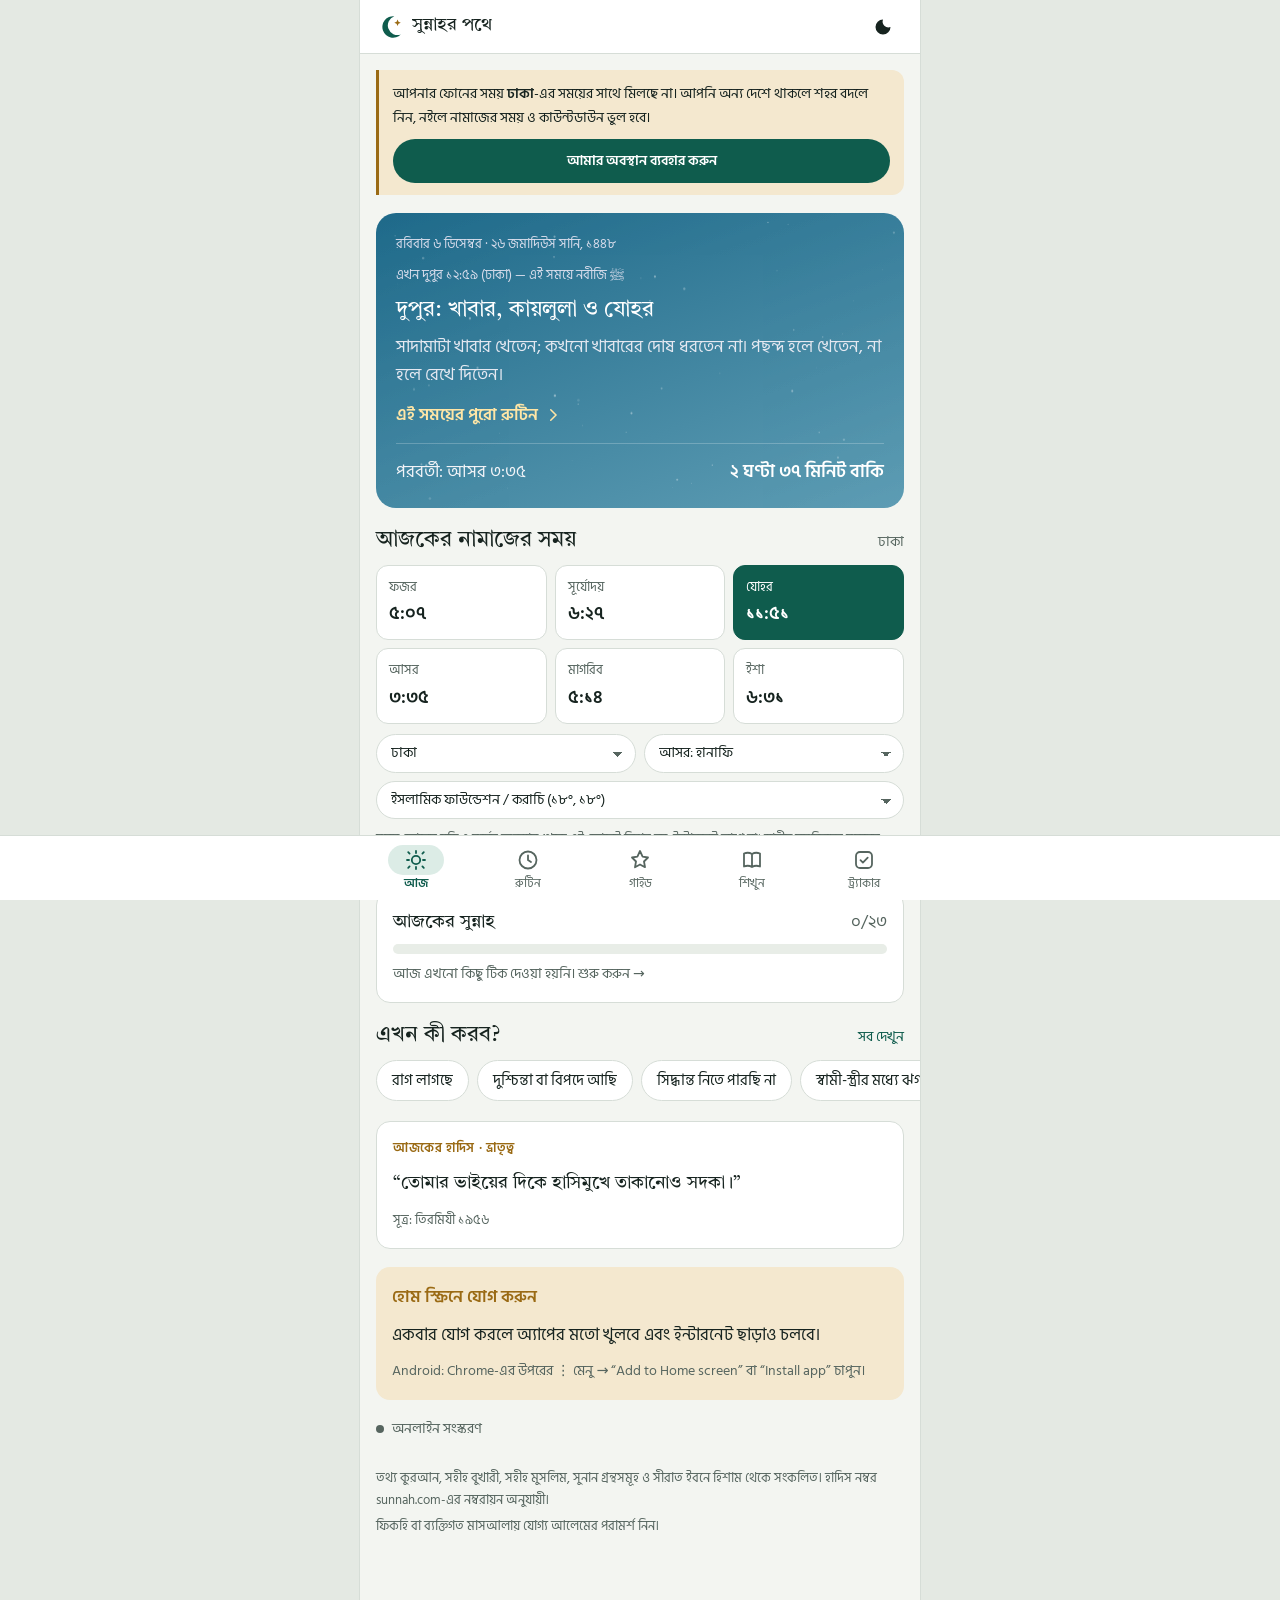
==== commit d83dbcb5: "বিদেশের শহর ও সঠিক অফলাইন কাউন্টডাউন - সৌদি আরব, উপসাগরীয় দেশ, মালয়েশিয়া, সিঙ্গাপুর, ভারত, পাকিস্" ====
--- a/docs/index.html
+++ b/docs/index.html
@@ -42,6 +42,7 @@
   --avoid:#f08a80; --avoid-soft:#3d1c19; --improve:#ddb45f; --improve-soft:#3a2e14; --good:#6fd39c; --good-soft:#173726;
   --night:#0a1428; --dawn:#3c4c78; --day:#a88a3e; --dusk:#9a5e40; --outer:#080e0c; color-scheme:dark}
 
+[hidden]{display:none!important}
 *{box-sizing:border-box;-webkit-tap-highlight-color:transparent}
 html{background:var(--outer)}
 body{background:var(--outer);color:var(--fg);font-family:var(--body);font-size:16.5px;line-height:1.7;margin:0}
@@ -567,24 +568,76 @@
 const TRACK_ALL = TRACK.flatMap(g=>g[1]);
 
 /* ---------------- PRAYER TIMES (offline calculation) ---------------- */
-const CITIES = [
-  ["dhaka","ঢাকা",23.8103,90.4125],["ctg","চট্টগ্রাম",22.3569,91.7832],["sylhet","সিলেট",24.8949,91.8687],
-  ["rajshahi","রাজশাহী",24.3745,88.6042],["khulna","খুলনা",22.8456,89.5403],["barishal","বরিশাল",22.7010,90.3535],
-  ["rangpur","রংপুর",25.7439,89.2752],["mymensingh","ময়মনসিংহ",24.7471,90.4203]
-];
+// হিসাব পদ্ধতি: f = ফজরের কোণ, i = ইশার কোণ, iMin = মাগরিবের পর নির্দিষ্ট মিনিট
+const METHODS = {
+  karachi:{n:"ইসলামিক ফাউন্ডেশন / করাচি (১৮°, ১৮°)", f:18, i:18, dh:2, mg:3},
+  makkah:{n:"উম্মুল কুরা, সৌদি আরব", f:18.5, iMin:90, iMinRamadan:120, dh:1, mg:1},
+  gulf:{n:"উপসাগরীয় অঞ্চল (১৯.৫°, ৯০ মিনিট)", f:19.5, iMin:90, dh:1, mg:1},
+  dubai:{n:"আমিরাত (১৮.২°, ১৮.২°)", f:18.2, i:18.2, dh:1, mg:1},
+  qatar:{n:"কাতার (১৮°, ৯০ মিনিট)", f:18, iMin:90, dh:1, mg:1},
+  kuwait:{n:"কুয়েত (১৮°, ১৭.৫°)", f:18, i:17.5, dh:1, mg:1},
+  jakim:{n:"মালয়েশিয়া/সিঙ্গাপুর (২০°, ১৮°)", f:20, i:18, dh:1, mg:1},
+  mwl:{n:"মুসলিম ওয়ার্ল্ড লীগ (১৮°, ১৭°)", f:18, i:17, dh:1, mg:1},
+  isna:{n:"উত্তর আমেরিকা ISNA (১৫°, ১৫°)", f:15, i:15, dh:1, mg:1},
+  egypt:{n:"মিসর (১৯.৫°, ১৭.৫°)", f:19.5, i:17.5, dh:1, mg:1}
+};
+// [id, নাম, অক্ষাংশ, দ্রাঘিমা, সময় অঞ্চল, পদ্ধতি, আসর(২=হানাফি,১=অন্যান্য)]
+const CITY_GROUPS = [
+  ["বাংলাদেশ",[["dhaka","ঢাকা",23.8103,90.4125],["ctg","চট্টগ্রাম",22.3569,91.7832],["sylhet","সিলেট",24.8949,91.8687],
+    ["rajshahi","রাজশাহী",24.3745,88.6042],["khulna","খুলনা",22.8456,89.5403],["barishal","বরিশাল",22.7010,90.3535],
+    ["rangpur","রংপুর",25.7439,89.2752],["mymensingh","ময়মনসিংহ",24.7471,90.4203]].map(c=>[...c,"Asia/Dhaka","karachi",2])],
+  ["সৌদি আরব",[["makkah","মক্কা",21.4225,39.8262],["madinah","মদিনা",24.4686,39.6142],["riyadh","রিয়াদ",24.7136,46.6753],
+    ["jeddah","জেদ্দা",21.5433,39.1728],["dammam","দাম্মাম",26.4207,50.0888]].map(c=>[...c,"Asia/Riyadh","makkah",1])],
+  ["উপসাগরীয় দেশ",[["dubai","দুবাই",25.2048,55.2708,"Asia/Dubai","dubai",1],["abudhabi","আবুধাবি",24.4539,54.3773,"Asia/Dubai","dubai",1],
+    ["doha","দোহা (কাতার)",25.2854,51.5310,"Asia/Qatar","qatar",1],["kuwait","কুয়েত সিটি",29.3759,47.9774,"Asia/Kuwait","kuwait",1],
+    ["muscat","মাস্কাট (ওমান)",23.5880,58.3829,"Asia/Muscat","gulf",1],["manama","মানামা (বাহরাইন)",26.2285,50.5860,"Asia/Bahrain","gulf",1]]],
+  ["এশিয়া",[["kl","কুয়ালালামপুর",3.1390,101.6869,"Asia/Kuala_Lumpur","jakim",1],["singapore","সিঙ্গাপুর",1.3521,103.8198,"Asia/Singapore","jakim",1],
+    ["kolkata","কলকাতা",22.5726,88.3639,"Asia/Kolkata","karachi",2],["karachi","করাচি",24.8607,67.0011,"Asia/Karachi","karachi",2],
+    ["male","মালে (মালদ্বীপ)",4.1755,73.5093,"Indian/Maldives","mwl",1]]],
+  ["ইউরোপ ও আমেরিকা",[["london","লন্ডন",51.5074,-0.1278,"Europe/London","mwl",2],["rome","রোম",41.9028,12.4964,"Europe/Rome","mwl",1],
+    ["newyork","নিউইয়র্ক",40.7128,-74.0060,"America/New_York","isna",1]]]
+];
+const CITIES = CITY_GROUPS.flatMap(g=>g[1]);
+const deviceTZ = () => { try{ return Intl.DateTimeFormat().resolvedOptions().timeZone || "" }catch(e){ return "" } };
+const cityLoc = c => ({id:c[0], name:c[1], lat:c[2], lng:c[3], tz:c[4], method:c[5], asr:c[6]});
+
 function getLoc(){
-  const l = store.get("loc", null);
-  if(l && typeof l.lat==="number") return l;
-  const c = CITIES[0]; return {id:c[0], name:c[1], lat:c[2], lng:c[3], tz:6};
-}
-const getAsr = () => store.get("asr", 2); // 2 = হানাফি, 1 = অন্যান্য মাযহাব
-
-function prayerTimes(date, lat, lng, tz, asrF){
+  let l = store.get("loc", null);
+  if(l && typeof l.lat==="number"){
+    if(typeof l.tz==="string" && l.method) return l;
+    // পুরনো সংস্করণের সংরক্ষিত অবস্থান হালনাগাদ
+    const c = CITIES.find(c=>c[0]===l.id);
+    l = c ? cityLoc(c) : {...l, tz:deviceTZ()||"Asia/Dhaka", method:"mwl", asr:1};
+    const a = store.get("asr", null); if(a) l.asr = a;
+    store.set("loc", l); return l;
+  }
+  // প্রথমবার: ফোনের সময় অঞ্চল দেখে কাছের শহর বাছাই
+  const c = CITIES.find(c=>c[4]===deviceTZ()) || CITIES[0];
+  return cityLoc(c);
+}
+const getAsr = () => getLoc().asr || 2;
+
+// কোনো সময় অঞ্চলের এই মুহূর্তের স্থানীয় তারিখ, ঘণ্টা ও UTC অফসেট (ফোনের সময় অঞ্চলের ডেটা থেকে, অফলাইনে)
+function zoned(tz, date){
+  try{
+    const f = new Intl.DateTimeFormat("en-US",{timeZone:tz,hourCycle:"h23",year:"numeric",month:"numeric",day:"numeric",hour:"numeric",minute:"numeric",second:"numeric"});
+    const p = {}; f.formatToParts(date).forEach(x=>p[x.type]=x.value);
+    const asUTC = Date.UTC(+p.year,+p.month-1,+p.day,(+p.hour)%24,+p.minute,+p.second);
+    return {y:+p.year, m:+p.month, d:+p.day, h:(+p.hour%24)+(+p.minute)/60+(+p.second)/3600, off:Math.round((asUTC-date.getTime())/9e5)/4};
+  }catch(e){
+    return {y:date.getFullYear(), m:date.getMonth()+1, d:date.getDate(), h:date.getHours()+date.getMinutes()/60+date.getSeconds()/3600, off:-date.getTimezoneOffset()/60};
+  }
+}
+function isRamadan(date, tz){
+  try{ const p=new Intl.DateTimeFormat("en-u-ca-islamic-umalqura",{timeZone:tz,month:"numeric"}).formatToParts(date); return +(p.find(x=>x.type==="month")||{}).value===9 }catch(e){ return false }
+}
+
+function prayerTimes(ymd, lat, lng, tz, asrF, M, ramadan){
   const d2r=Math.PI/180, r2d=180/Math.PI;
   const sin=x=>Math.sin(x*d2r), cos=x=>Math.cos(x*d2r), tan=x=>Math.tan(x*d2r);
   const asin=x=>Math.asin(x)*r2d, acos=x=>Math.acos(Math.max(-1,Math.min(1,x)))*r2d, atan2=(y,x)=>Math.atan2(y,x)*r2d;
   const fix=(a,b)=>{a=a-b*Math.floor(a/b);return a<0?a+b:a};
-  let y=date.getFullYear(), m=date.getMonth()+1; const dd=date.getDate();
+  let {y,m,d:dd}=ymd;
   if(m<=2){y--;m+=12}
   const A=Math.floor(y/100), B=2-A+Math.floor(A/4);
   const jd=Math.floor(365.25*(y+4716))+Math.floor(30.6001*(m+1))+dd+B-1524.5-lng/(15*24);
@@ -597,30 +650,33 @@
   let T={fajr:5,sunrise:6,dhuhr:12,asr:13,maghrib:18,isha:18};
   for(let i=0;i<2;i++){
     const p={}; for(const k in T) p[k]=T[k]/24;
-    T={fajr:ang(18,p.fajr,1), sunrise:ang(0.833,p.sunrise,1), dhuhr:mid(p.dhuhr), asr:asr(asrF,p.asr), maghrib:ang(0.833,p.maghrib), isha:ang(18,p.isha)};
+    T={fajr:ang(M.f,p.fajr,1), sunrise:ang(0.833,p.sunrise,1), dhuhr:mid(p.dhuhr), asr:asr(asrF,p.asr), maghrib:ang(0.833,p.maghrib), isha:M.i?ang(M.i,p.isha):0};
   }
+  // উচ্চ অক্ষাংশ (যেমন গ্রীষ্মে লন্ডন): ফজর/ইশা রাতের নির্দিষ্ট অংশের মধ্যে সীমিত (angle-based rule)
+  const night=24-(T.maghrib-T.sunrise);
+  const fajrMax=night*M.f/60; if(!(T.sunrise-T.fajr<=fajrMax)) T.fajr=T.sunrise-fajrMax;
+  if(M.i){ const ishaMax=night*M.i/60; if(!(T.isha-T.maghrib<=ishaMax)) T.isha=T.maghrib+ishaMax }
   const adj=tz-lng/15;
   for(const k in T) T[k]+=adj;
-  T.dhuhr+=2/60; T.maghrib+=3/60; // সতর্কতামূলক কয়েক মিনিট
+  T.dhuhr+=M.dh/60; T.maghrib+=M.mg/60; // সতর্কতামূলক কয়েক মিনিট
+  if(!M.i) T.isha=T.maghrib+((ramadan&&M.iMinRamadan)||M.iMin)/60;
   return T;
 }
 let PT = null, PT_TOMORROW = null;
 function computeTimes(){
-  const l=getLoc(), now=new Date(), tm=new Date(now); tm.setDate(tm.getDate()+1);
-  PT = prayerTimes(now,l.lat,l.lng,l.tz,getAsr());
-  PT_TOMORROW = prayerTimes(tm,l.lat,l.lng,l.tz,getAsr());
-}
-function hourNow(){
-  const l=getLoc(), d=new Date();
-  const utc=d.getUTCHours()+d.getUTCMinutes()/60+d.getUTCSeconds()/3600;
-  return ((utc+l.tz)%24+24)%24;
-}
+  const l=getLoc(), now=new Date(), z=zoned(l.tz,now), M=METHODS[l.method]||METHODS.mwl, ram=isRamadan(now,l.tz);
+  const day=k=>{ const t=new Date(Date.UTC(z.y,z.m-1,z.d+k)); return {y:t.getUTCFullYear(),m:t.getUTCMonth()+1,d:t.getUTCDate()} };
+  PT = prayerTimes(day(0),l.lat,l.lng,z.off,getAsr(),M,ram);
+  PT_TOMORROW = prayerTimes(day(1),l.lat,l.lng,z.off,getAsr(),M,ram);
+}
+// নির্বাচিত শহরের স্থানীয় এই মুহূর্তের সময় (ঘণ্টায়) — ফোনের ঘড়ি থেকে, ইন্টারনেট ছাড়াই
+function hourNow(){ return zoned(getLoc().tz, new Date()).h }
 function fmt(h){
   h=((h%24)+24)%24; let H=Math.floor(h), M=Math.round((h-H)*60); if(M===60){H=(H+1)%24;M=0}
   const H12=H%12===0?12:H%12; return bn(`${H12}:${String(M).padStart(2,"0")}`);
 }
 function dayPart(h){ return h<4?"রাত":h<6?"ভোর":h<12?"সকাল":h<15?"দুপুর":h<17.5?"বিকেল":h<19?"সন্ধ্যা":"রাত" }
-function dur(h){ const m=Math.round(h*60), H=Math.floor(m/60), M=m%60; return (H?bn(H)+" ঘণ্টা ":"")+bn(M)+" মিনিট" }
+function dur(h){ const m=Math.max(1,Math.ceil(h*60-1e-9)), H=Math.floor(m/60), M=m%60; return (H?bn(H)+" ঘণ্টা ":"")+bn(M)+" মিনিট" }
 
 const BLOCK_COLOR = {tahajjud:"var(--night)",fajr:"var(--dawn)",ishraq:"var(--dawn)",duha:"var(--day)",dhuhr:"var(--day)",asr:"var(--dusk)",maghrib:"var(--dusk)",isha:"var(--night)",sleep:"var(--night)"};
 function blockTimes(){
@@ -673,24 +729,34 @@
 function locControls(){
   const l=getLoc();
   return `<div class="loc">
-    <select class="sel" id="citySel" aria-label="এলাকা বাছুন">
-      ${CITIES.map(c=>`<option value="${c[0]}"${l.id===c[0]?" selected":""}>${c[1]}</option>`).join("")}
+    <select class="sel" id="citySel" aria-label="শহর বাছুন">
       ${l.id==="gps"?`<option value="gps" selected>আমার অবস্থান</option>`:""}
-      <option value="__gps">আমার অবস্থান (GPS) ব্যবহার করুন</option>
+      ${CITY_GROUPS.map(g=>`<optgroup label="${g[0]}">${g[1].map(c=>`<option value="${c[0]}"${l.id===c[0]?" selected":""}>${c[1]}</option>`).join("")}</optgroup>`).join("")}
+      <option value="__gps">📍 আমার অবস্থান (GPS) ব্যবহার করুন</option>
     </select>
     <select class="sel" id="asrSel" aria-label="আসরের হিসাব">
       <option value="2"${getAsr()===2?" selected":""}>আসর: হানাফি</option>
       <option value="1"${getAsr()===1?" selected":""}>আসর: শাফেয়ি/অন্যান্য</option>
     </select>
-  </div><p class="muted" id="locMsg" style="font-size:.8rem">সময় এই ফোনেই হিসাব করা হয়, ইন্টারনেট লাগে না। স্থানীয় মসজিদের সময়ের সাথে মিলিয়ে নিন।</p>`;
-}
-
+    <select class="sel" id="methodSel" aria-label="হিসাব পদ্ধতি">
+      ${Object.entries(METHODS).map(([k,m])=>`<option value="${k}"${l.method===k?" selected":""}>${m.n}</option>`).join("")}
+    </select>
+  </div>
+  <p class="muted" id="locMsg" style="font-size:.8rem">সময় ফোনের ঘড়ি ও সূর্যের অবস্থান থেকে এই ফোনেই হিসাব হয়, ইন্টারনেট লাগে না। স্থানীয় মসজিদের সময়ের সাথে মিলিয়ে নিন।</p>`;
+}
+
+function tzWarning(){
+  const l=getLoc(), dtz=deviceTZ();
+  if(l.id==="gps" || !dtz || dtz===l.tz || zoned(dtz,new Date()).off===zoned(l.tz,new Date()).off) return "";
+  const hint=CITIES.find(c=>c[4]===dtz);
+  return `<div class="note" style="display:grid;gap:8px"><span>আপনার ফোনের সময় <b>${esc(l.name)}</b>-এর সময়ের সাথে মিলছে না। আপনি অন্য দেশে থাকলে শহর বদলে নিন, নইলে নামাজের সময় ও কাউন্টডাউন ভুল হবে।</span>${hint?`<button class="btn" data-city="${hint[0]}">${esc(hint[1])} বাছুন</button>`:`<button class="btn" data-city="__gps">আমার অবস্থান ব্যবহার করুন</button>`}</div>`;
+}
 function dateLine(){
   const d=new Date();
   let g="", h="";
   try{ g=new Intl.DateTimeFormat("bn-BD",{weekday:"long",day:"numeric",month:"long"}).format(d) }catch(e){}
   try{ h=new Intl.DateTimeFormat("bn-BD-u-ca-islamic-umalqura",{day:"numeric",month:"long",year:"numeric"}).format(d).replace(/\s*যুগ$/,"") }catch(e){}
-  return [g,h].filter(Boolean).join(" · ");
+  return bn([g,h].filter(Boolean).join(" · "));
 }
 
 let deferredInstall = null;
@@ -713,14 +779,15 @@
         : `<p class="muted" style="font-size:.9rem">Android: Chrome-এর উপরের ⋮ মেনু → “Add to Home screen” বা “Install app” চাপুন।</p>`}
     </div>`;
   return `<section class="view">
+    ${tzWarning()}
     <div class="hero ${sky}">
       <canvas id="stars"></canvas>
       <span class="k">${esc(dateLine())}</span>
-      <span class="k">এখন ${dayPart(h)} ${fmt(h)} — এই সময়ে নবীজি ﷺ</span>
+      <span class="k">এখন ${dayPart(h)} <span id="nowT">${fmt(h)}</span> (${esc(getLoc().name)}) — এই সময়ে নবীজি ﷺ</span>
       <h2>${esc(b.title)}</h2>
       <p>${esc(b.steps[0][0])}</p>
       <a class="go" href="#routine" data-open="${b.id}">এই সময়ের পুরো রুটিন ${arrow}</a>
-      <div class="next"><span>পরবর্তী: ${np.n} ${fmt(np.t)}</span><b>${dur(np.left)} বাকি</b></div>
+      <div class="next"><span>পরবর্তী: ${np.n} ${fmt(np.t)}</span><b id="cd">${dur(np.left)} বাকি</b></div>
     </div>
     <div class="sec">
       <div class="sec-h"><h2>আজকের নামাজের সময়</h2><span class="muted" style="font-size:.85rem">${esc(getLoc().name)}</span></div>
@@ -956,17 +1023,23 @@
 app.addEventListener("change", e=>{
   const t=e.target;
   if(t.dataset.t){ const st=store.get(todayKey(),{}); st[t.dataset.t]=t.checked; store.set(todayKey(),st); syncTracker(); return }
-  if(t.id==="asrSel"){ store.set("asr",+t.value); render(true); return }
-  if(t.id==="citySel"){
-    if(t.value==="__gps"){
-      const msg=$("#locMsg"); msg.textContent="অবস্থান খোঁজা হচ্ছে…";
-      const fail=()=>{ msg.textContent="অবস্থান পাওয়া যায়নি। অনুমতি দিন অথবা তালিকা থেকে এলাকা বাছুন।"; t.value=getLoc().id };
-      try{ navigator.geolocation.getCurrentPosition(p=>{ store.set("loc",{id:"gps",name:"আমার অবস্থান",lat:p.coords.latitude,lng:p.coords.longitude,tz:-new Date().getTimezoneOffset()/60}); render(true) }, fail, {timeout:15000,maximumAge:864e5}) }catch(err){ fail() }
-      return;
-    }
-    const c=CITIES.find(c=>c[0]===t.value); store.set("loc",{id:c[0],name:c[1],lat:c[2],lng:c[3],tz:6}); render(true);
+  if(t.id==="asrSel"){ store.set("loc",{...getLoc(),asr:+t.value}); render(true); return }
+  if(t.id==="methodSel"){ store.set("loc",{...getLoc(),method:t.value}); render(true); return }
+  if(t.id==="citySel") chooseCity(t.value);
+});
+function chooseCity(id){
+  if(id==="__gps"){
+    const msg=$("#locMsg"); if(msg) msg.textContent="অবস্থান খোঁজা হচ্ছে…";
+    const fail=()=>{ if(msg) msg.textContent="অবস্থান পাওয়া যায়নি। অনুমতি দিন অথবা তালিকা থেকে শহর বাছুন।"; const s=$("#citySel"); if(s) s.value=getLoc().id };
+    try{ navigator.geolocation.getCurrentPosition(p=>{
+      const tz=deviceTZ()||"UTC", like=CITIES.find(c=>c[4]===tz);
+      store.set("loc",{id:"gps",name:"আমার অবস্থান",lat:p.coords.latitude,lng:p.coords.longitude,tz,method:like?like[5]:"mwl",asr:like?like[6]:1}); render(true)
+    }, fail, {timeout:15000,maximumAge:864e5}) }catch(err){ fail() }
+    return;
   }
-});
+  const c=CITIES.find(c=>c[0]===id); if(c){ store.set("loc",cityLoc(c)); render(true) }
+}
+app.addEventListener("click", e=>{ const b=e.target.closest("[data-city]"); if(b) chooseCity(b.dataset.city) });
 
 $("#themeBtn").addEventListener("click",()=>{
   const root=document.documentElement;
@@ -974,8 +1047,23 @@
   root.dataset.theme=dark?"light":"dark"; store.set("theme",root.dataset.theme);
 });
 const savedTheme=store.get("theme",null); if(savedTheme) document.documentElement.dataset.theme=savedTheme;
-setInterval(()=>{ if(currentView()==="today" && !document.hidden && !document.activeElement.matches("select")) render(true) }, 60000);
-document.addEventListener("visibilitychange",()=>{ if(!document.hidden && currentView()==="today") render(true) });
+// কাউন্টডাউন প্রতি ১০ সেকেন্ডে হালনাগাদ; ওয়াক্ত বা রুটিনের অংশ বদলালে পুরো পাতা নতুন করে আঁকা হয়
+let lastKey="";
+function tick(){
+  if(document.hidden) return;
+  const v=currentView(); if(v!=="today" && v!=="routine") return;
+  computeTimes();
+  const h=hourNow(), np=nextPrayer(h), key=np.k+"|"+blockAt(h).id+"|"+currentPrayer(h);
+  if(key!==lastKey && lastKey && !(document.activeElement && document.activeElement.matches("select"))){ lastKey=key; render(true); return }
+  lastKey=key;
+  const cd=$("#cd"), nt=$("#nowT"), nl=$(".nowline");
+  if(cd) cd.textContent=dur(np.left)+" বাকি";
+  if(nt) nt.textContent=fmt(h);
+  if(nl) nl.style.left=(h/24*100)+"%";
+}
+setInterval(tick, 10000);
+document.addEventListener("visibilitychange",()=>{ if(!document.hidden){ lastKey=""; render(true) } });
+window.addEventListener("pageshow",()=>{ lastKey=""; render(true) });
 render();
 </script>
 
